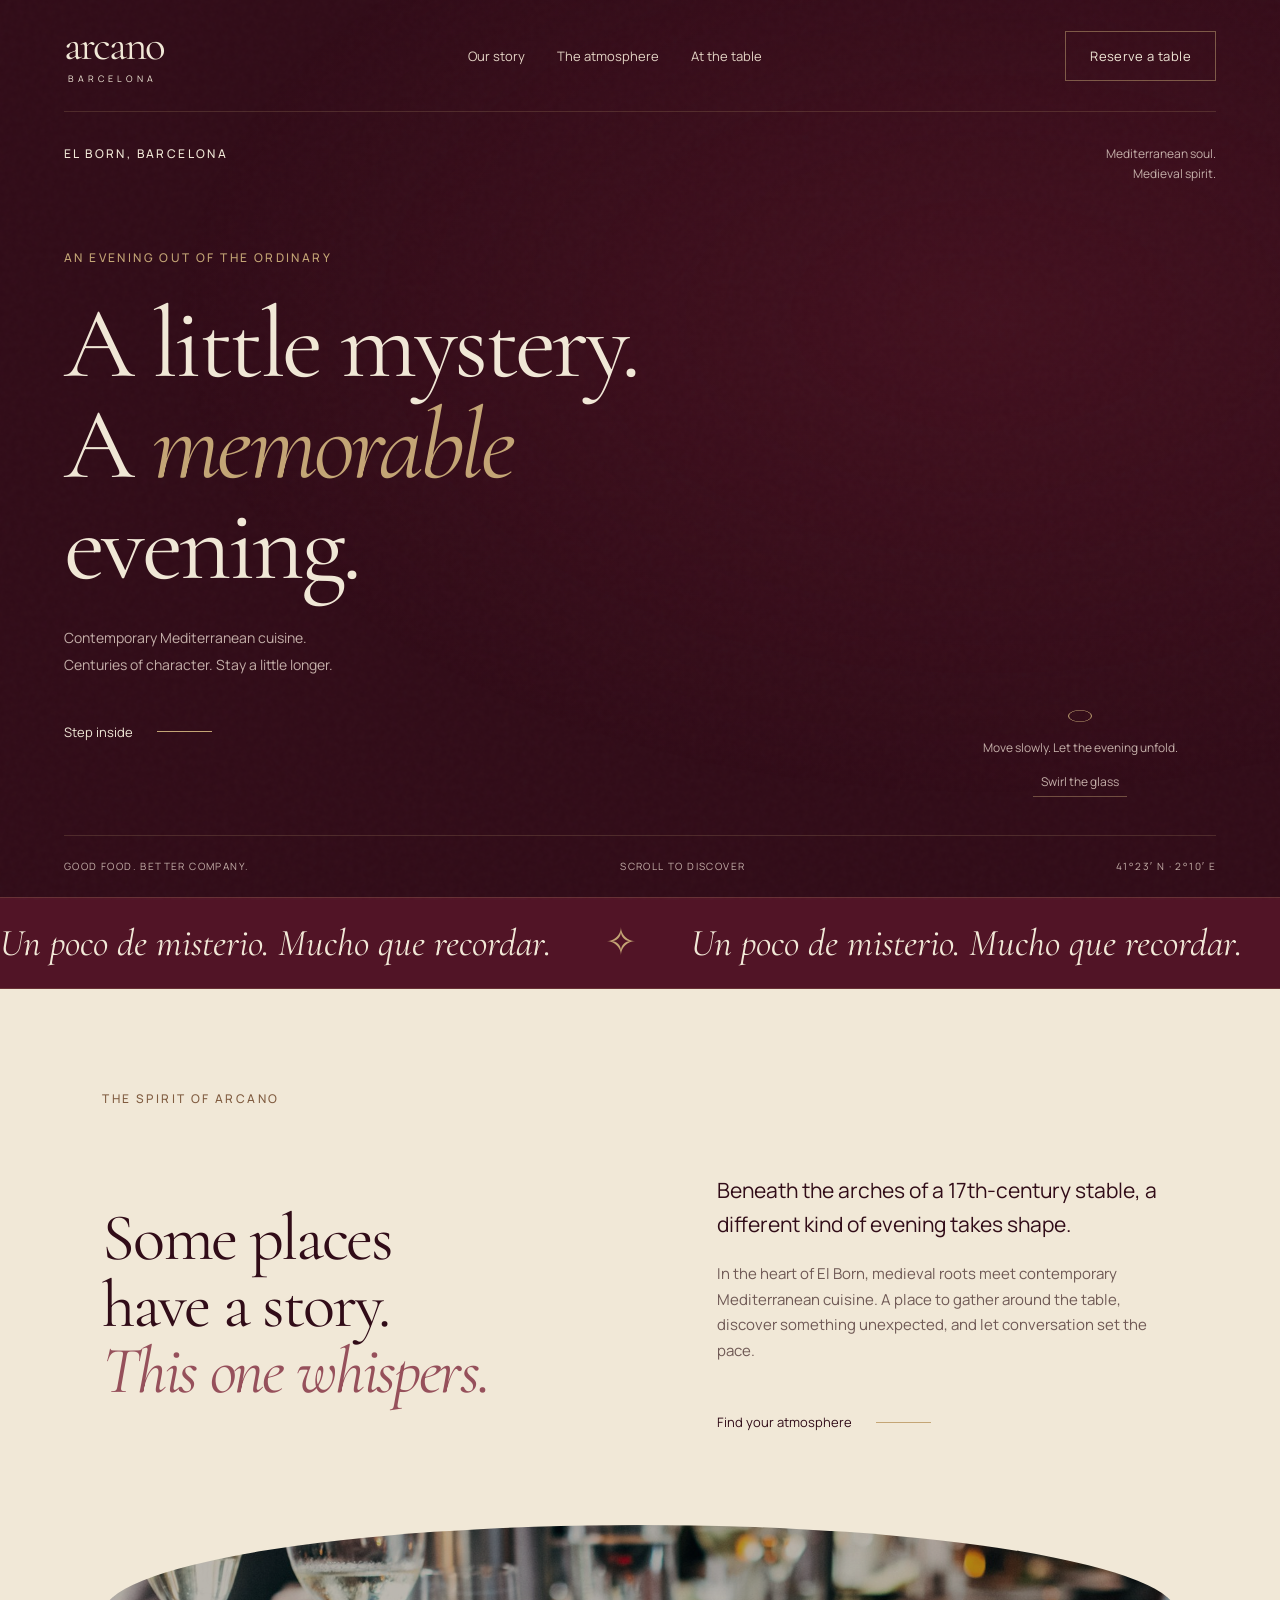
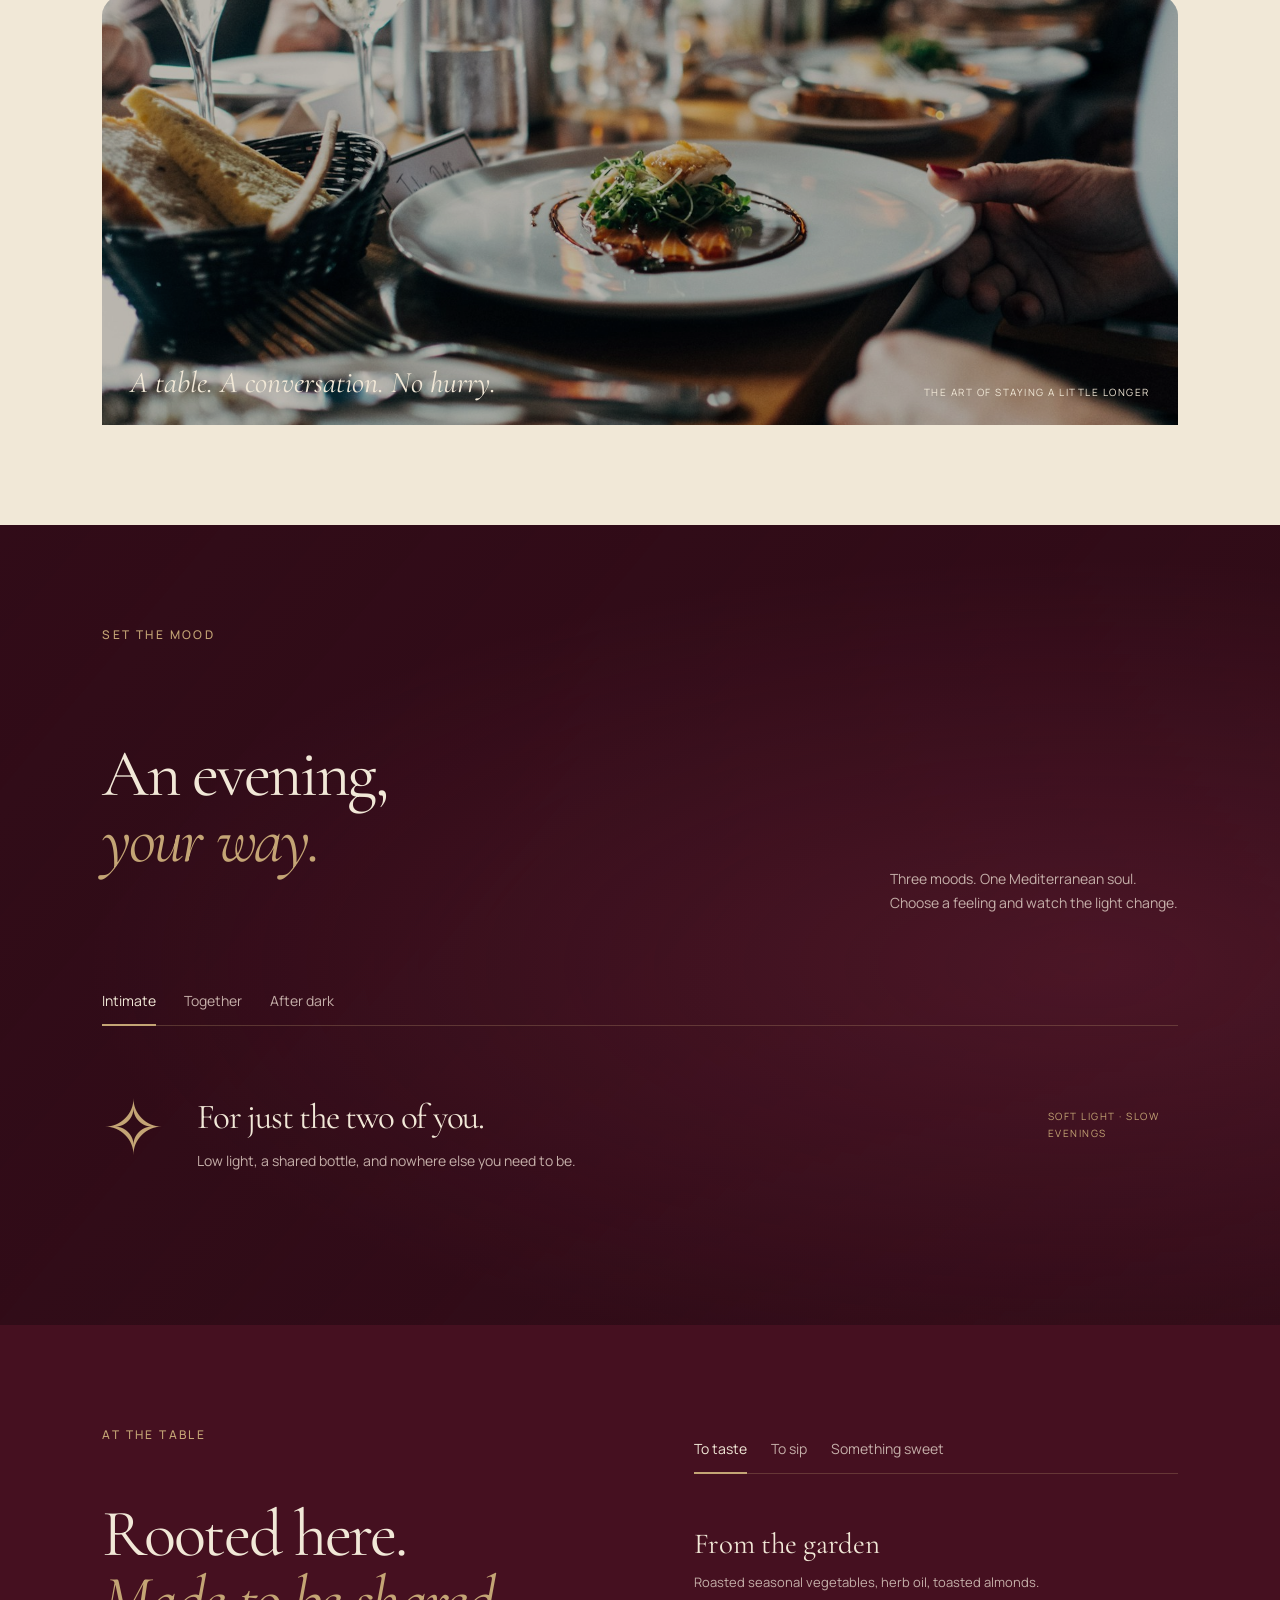
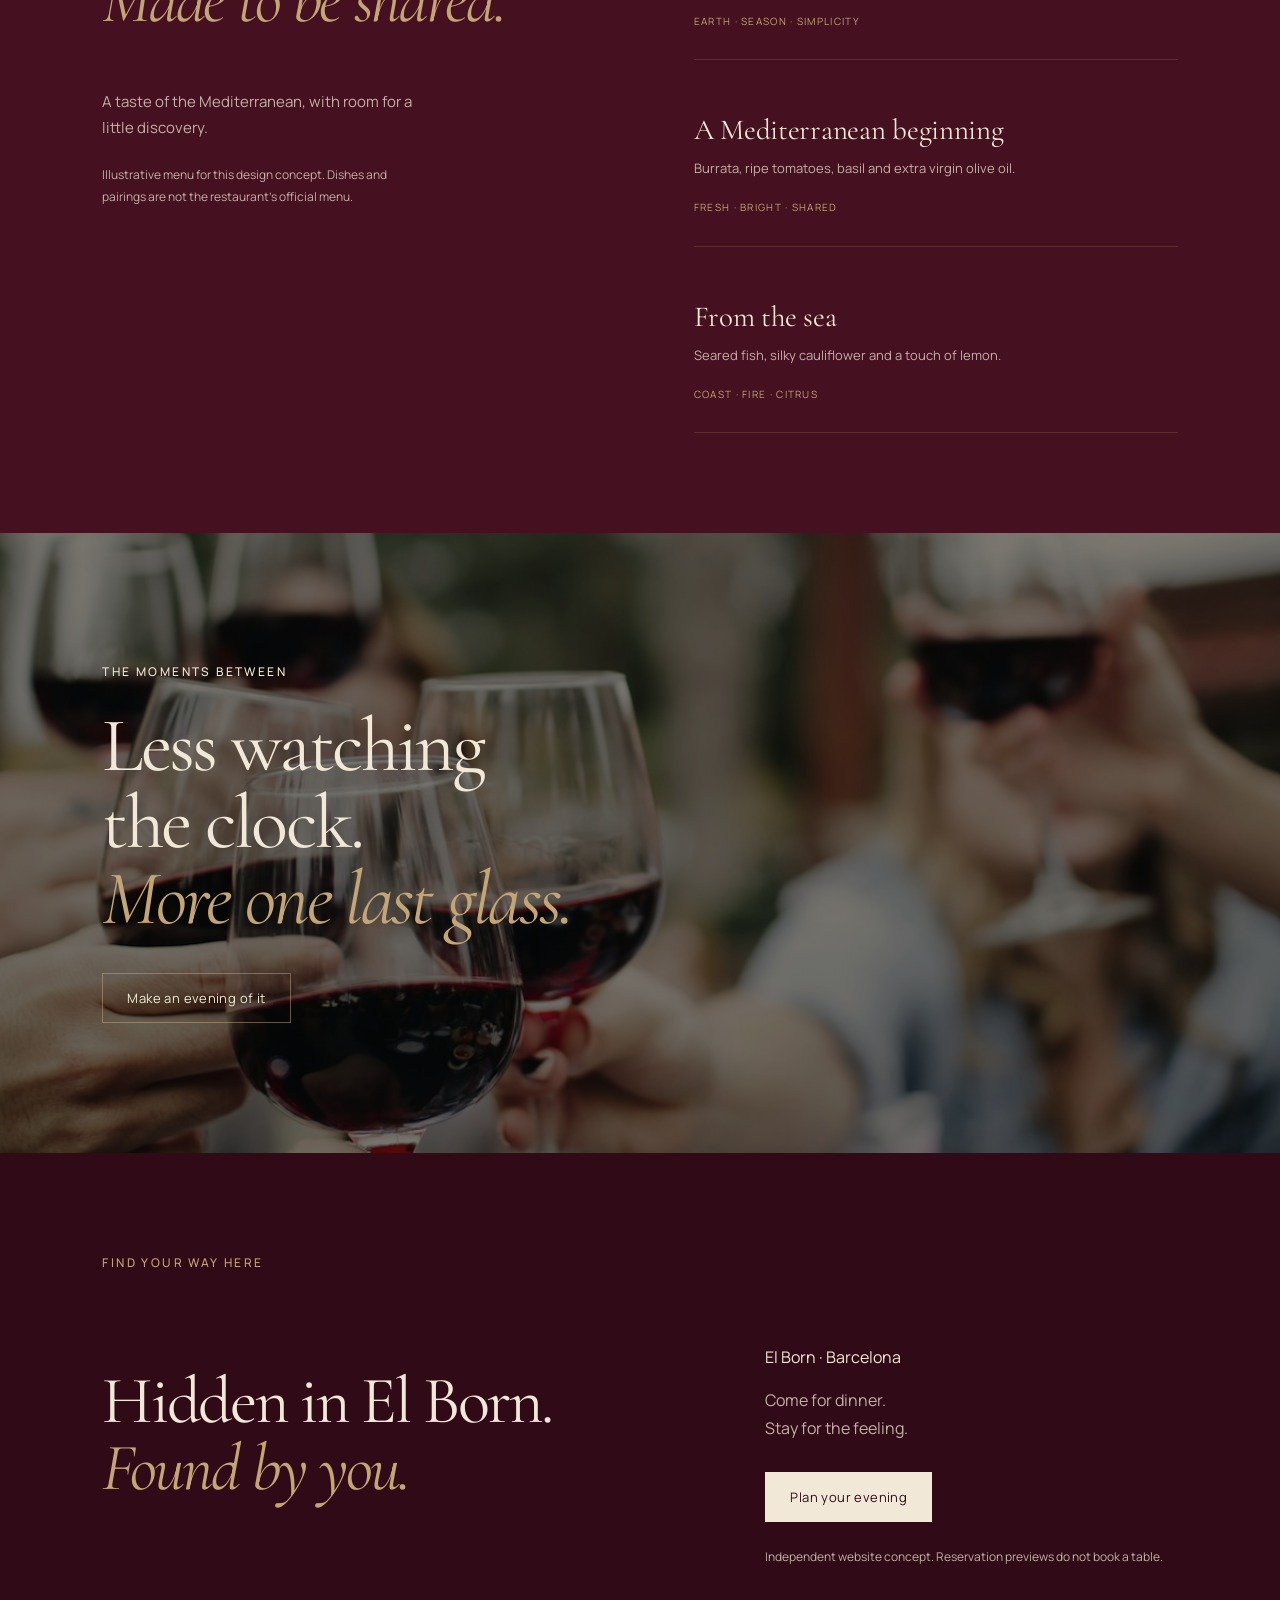
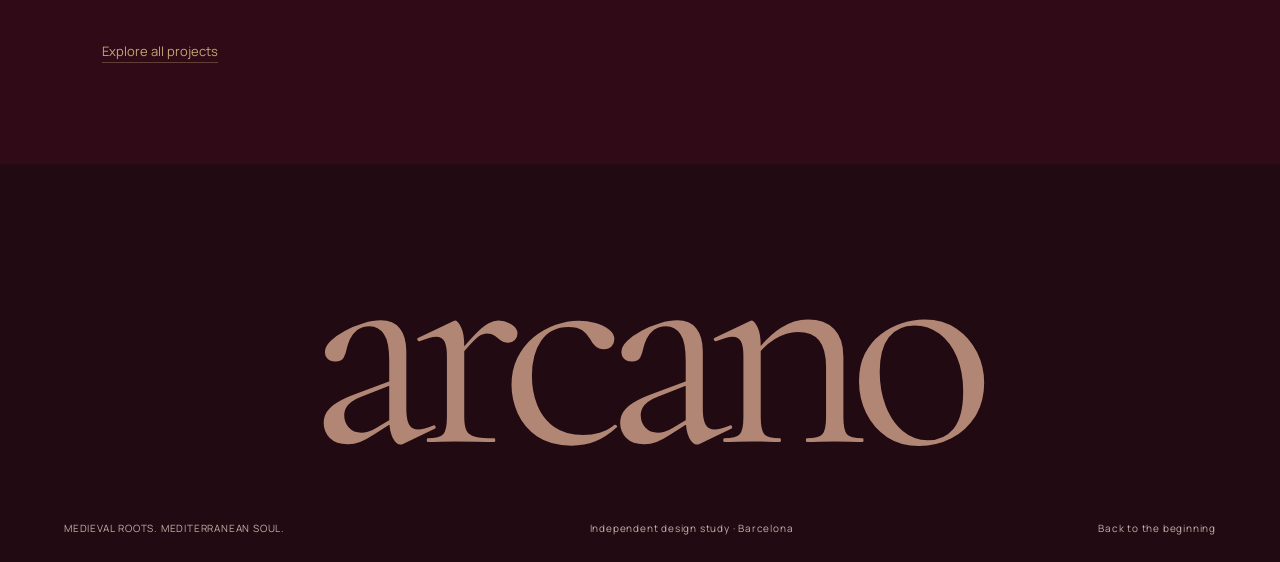
==== projects/arcano/index.html @ bb910751 "Add Arcano restaurant concept with interactive Three.js wine glass" ====
<!doctype html>
<html lang="en">
<head>
<meta charset="UTF-8"><meta name="viewport" content="width=device-width, initial-scale=1">
<meta name="theme-color" content="#310c18">
<meta name="description" content="Arcano — contemporary Mediterranean cuisine with medieval roots in El Born, Barcelona. An independent design concept.">
<title>Arcano — A little mystery. A memorable evening.</title>
<link rel="stylesheet" href="style.css">
<script src="../still-forms/vendor/gsap/gsap.min.js" defer></script>
<script src="../still-forms/vendor/gsap/ScrollTrigger.min.js" defer></script>
<script src="app.js" defer></script>
<script type="module" src="glass.js"></script>
</head>
<body>
<div id="glass-scene" aria-hidden="true"></div>
<div class="grain" aria-hidden="true"></div>
<header class="site-header">
<a class="brand" href="#home" aria-label="Arcano home">arcano<span>BARCELONA</span></a>
<nav aria-label="Main navigation"><a href="#story">Our story</a><a href="#spaces">The atmosphere</a><a href="#menu">At the table</a></nav>
<button class="reserve outline" data-reserve>Reserve a table</button>
</header>
<main>
<section id="home" class="hero">
<div class="hero-top"><span class="eyebrow">EL BORN, BARCELONA</span><span class="edition">Mediterranean soul.<br>Medieval spirit.</span></div>
<div class="hero-copy"><span class="eyebrow gold">AN EVENING OUT OF THE ORDINARY</span><h1>A little mystery.<br>A <em>memorable</em><br>evening.</h1><p>Contemporary Mediterranean cuisine.<br>Centuries of character. Stay a little longer.</p><a class="text-link" href="#story">Step inside <span class="line"></span></a></div>
<div class="glass-note"><span class="tiny-orbit" aria-hidden="true"></span><span id="glass-hint">Move slowly. Let the evening unfold.</span><button id="swirl" aria-label="Swirl the 3D wine glass">Swirl the glass</button></div>
<div class="hero-bottom"><span>GOOD FOOD. BETTER COMPANY.</span><a href="#story">SCROLL TO DISCOVER</a><span>41°23′ N · 2°10′ E</span></div>
</section>
<div class="marquee" aria-hidden="true"><div>Un poco de misterio. Mucho que recordar. <i>✧</i> Un poco de misterio. Mucho que recordar. <i>✧</i> Un poco de misterio. Mucho que recordar. <i>✧</i></div></div>
<section id="story" class="story section-pad">
<div class="section-kicker reveal">THE SPIRIT OF ARCANO</div>
<div class="story-grid"><h2 class="reveal">Some places<br>have a story.<br><em>This one whispers.</em></h2><div class="story-copy reveal"><p class="lead">Beneath the arches of a 17th-century stable, a different kind of evening takes shape.</p><p>In the heart of El Born, medieval roots meet contemporary Mediterranean cuisine. A place to gather around the table, discover something unexpected, and let conversation set the pace.</p><a class="text-link" href="#spaces">Find your atmosphere <span class="line"></span></a></div></div>
<div class="image-arch reveal"><img src="assets/dining.jpg" alt="Warm candlelit dining tables set for an evening meal" loading="lazy"><div class="image-caption"><span>A table. A conversation. No hurry.</span><span>THE ART OF STAYING A LITTLE LONGER</span></div></div>
</section>
<section id="spaces" class="spaces section-pad">
<div class="section-kicker reveal">SET THE MOOD</div><div class="space-heading"><h2 class="reveal">An evening,<br><em>your way.</em></h2><p class="reveal">Three moods. One Mediterranean soul.<br>Choose a feeling and watch the light change.</p></div>
<div class="mood-tabs" role="tablist" aria-label="Explore the atmosphere"><button role="tab" id="mood-intimate" aria-controls="mood-panel" aria-selected="true" data-mood="intimate">Intimate</button><button role="tab" id="mood-gather" aria-controls="mood-panel" aria-selected="false" tabindex="-1" data-mood="gather">Together</button><button role="tab" id="mood-late" aria-controls="mood-panel" aria-selected="false" tabindex="-1" data-mood="late">After dark</button></div>
<div id="mood-panel" role="tabpanel" aria-labelledby="mood-intimate" tabindex="0" class="mood-panel"><span class="mood-symbol" aria-hidden="true">✧</span><div><h3 id="mood-title">For just the two of you.</h3><p id="mood-copy">Low light, a shared bottle, and nowhere else you need to be.</p></div><span class="mood-label" id="mood-label">SOFT LIGHT · SLOW EVENINGS</span></div>
</section>
<section id="menu" class="menu-section section-pad"><div class="menu-intro"><span class="section-kicker reveal">AT THE TABLE</span><h2 class="reveal">Rooted here.<br><em>Made to be shared.</em></h2><p class="reveal">A taste of the Mediterranean, with room for a little discovery.</p><p class="demo-note">Illustrative menu for this design concept. Dishes and pairings are not the restaurant’s official menu.</p></div>
<div class="menu-content"><div class="menu-tabs" role="tablist" aria-label="Explore sample menu"><button id="tab-taste" role="tab" aria-controls="menu-panel" aria-selected="true" data-menu="taste">To taste</button><button id="tab-wine" role="tab" aria-controls="menu-panel" aria-selected="false" tabindex="-1" data-menu="wine">To sip</button><button id="tab-sweet" role="tab" aria-controls="menu-panel" aria-selected="false" tabindex="-1" data-menu="sweet">Something sweet</button></div><div id="menu-panel" role="tabpanel" aria-labelledby="tab-taste" tabindex="0"></div></div>
</section>
<section class="wine-story"><img src="assets/wine.jpg" alt="Red wine being poured into a glass" loading="lazy"><div class="wine-overlay"><span class="eyebrow">THE MOMENTS BETWEEN</span><h2>Less watching<br>the clock.<br><em>More one last glass.</em></h2><button class="outline" data-reserve>Make an evening of it</button></div></section>
<section id="visit" class="visit section-pad"><span class="section-kicker reveal">FIND YOUR WAY HERE</span><div class="visit-grid"><h2 class="reveal">Hidden in El Born.<br><em>Found by you.</em></h2><div class="reveal"><p>El Born · Barcelona</p><p class="muted">Come for dinner.<br>Stay for the feeling.</p><button class="solid" data-reserve>Plan your evening</button><p class="demo-note">Independent website concept. Reservation previews do not book a table.</p></div></div><a href="../../index.html" class="back-link">Explore all projects</a></section>
</main>
<footer><a href="#home" class="footer-wordmark">arcano</a><div><span>MEDIEVAL ROOTS. MEDITERRANEAN SOUL.</span><span>Independent design study · Barcelona</span><a href="#home">Back to the beginning</a></div></footer>
<dialog id="booking"><form id="booking-form"><button class="close-dialog" type="button" aria-label="Close reservation preview">×</button><span class="eyebrow">YOUR EVENING STARTS HERE</span><h2>A table for<br><em>your kind of night.</em></h2><p class="demo-note">Demo only — no booking or personal information is sent.</p><label for="booking-date">Your evening</label><input id="booking-date" type="date" required><div class="form-row"><div><label for="booking-time">Time</label><select id="booking-time"><option>19:00</option><option>20:00</option><option>21:00</option><option>22:00</option></select></div><div><label for="booking-guests">Your company</label><select id="booking-guests"><option>2 guests</option><option>1 guest</option><option>3 guests</option><option>4 guests</option><option>5 guests</option><option>6 guests</option></select></div></div><button class="solid" type="submit">Preview my evening</button><p id="booking-status" role="status"></p></form></dialog>
</body></html>
---- projects/arcano/style.css ----
@import url('../../shared/css/reset.css');
@import url('https://fonts.googleapis.com/css2?family=Cormorant+Garamond:ital,wght@0,400;0,500;0,600;1,400;1,500&family=Manrope:wght@400;500;600&display=swap');
:root{--burgundy:#310c18;--wine:#511426;--cream:#f1e8d7;--gold:#c4a575;--muted:#c5afa9;--mood:#7c2941;color-scheme:dark;scroll-behavior:smooth;scroll-padding-top:90px}
*{box-sizing:border-box}body{margin:0;background:var(--burgundy);color:var(--cream);font:16px/1.7 'Manrope',sans-serif}button,input,select{font:inherit}a{color:inherit;text-decoration:none}button{cursor:pointer}button,a,input,select{outline-offset:6px}button:focus-visible,a:focus-visible,input:focus-visible,select:focus-visible{outline:2px solid var(--gold)}button{color:inherit}::selection{background:#b39062;color:#310c18}#glass-scene{position:fixed;inset:0;z-index:0;pointer-events:none;background:radial-gradient(ellipse at 77% 35%,#661a2d55,transparent 58%)}#glass-scene canvas{width:100%;height:100%;display:block}.grain{pointer-events:none;position:fixed;inset:0;z-index:8;opacity:.035;background-image:url("data:image/svg+xml,%3Csvg viewBox='0 0 180 180' xmlns='http://www.w3.org/2000/svg'%3E%3Cfilter id='n'%3E%3CfeTurbulence type='fractalNoise' baseFrequency='.8' numOctaves='3' stitchTiles='stitch'/%3E%3C/filter%3E%3Cpath fill='%23fff' filter='url(%23n)' opacity='.7' d='M0 0h180v180H0z'/%3E%3C/svg%3E")}header,main,footer{position:relative;z-index:1}.site-header{display:flex;align-items:center;justify-content:space-between;gap:28px;margin:0 5%;padding:28px 0;border-bottom:1px solid #c4a57533}.brand{font-family:'Cormorant Garamond',Georgia,serif;font-size:43px;line-height:.8;letter-spacing:-2px}.brand span{display:block;font:9px/1 'Manrope',sans-serif;letter-spacing:4px;margin-top:12px;padding-left:4px}.site-header nav{display:flex;gap:32px;font-size:13px;color:#e4d4c5}.site-header nav a{position:relative}.site-header nav a:after{content:'';position:absolute;left:0;right:100%;bottom:-6px;height:1px;background:var(--gold);transition:right .3s}.site-header nav a:hover:after{right:0}.outline,.solid{border:1px solid #c4a57580;padding:13px 24px;background:transparent;font-size:13px;letter-spacing:.03em;transition:background .3s,color .3s}.outline:hover{background:var(--cream);color:var(--burgundy)}.solid{background:var(--cream);color:var(--burgundy);border-color:var(--cream)}.solid:hover{background:var(--gold)}.hero{min-height:calc(100svh - 115px);padding:32px 5% 0;display:flex;flex-direction:column;position:relative}.hero-top{display:flex;justify-content:space-between}.eyebrow,.section-kicker{font-size:12px;letter-spacing:.2em;font-weight:500}.gold{color:var(--gold)}.edition{font-size:12px;color:var(--muted);line-height:1.6;text-align:right}.hero-copy{padding:60px 0 56px;max-width:68%}h1,h2,h3{font-family:'Cormorant Garamond',Georgia,serif;font-weight:400;line-height:1;letter-spacing:-.035em}h1{font-size:clamp(66px,7.9vw,132px);margin:24px 0 28px}em{font-weight:400;color:var(--gold)}.hero-copy p{font-size:14px;color:var(--muted);line-height:1.9}.text-link{display:inline-flex;align-items:center;gap:24px;font-size:13px;margin-top:28px}.line{width:55px;height:1px;background:var(--gold);transition:width .3s}.text-link:hover .line{width:85px}.glass-note{position:absolute;right:8%;bottom:100px;display:grid;justify-items:center;gap:10px;max-width:230px;text-align:center;color:var(--muted);font-size:12px}.glass-note button{border:0;background:none;border-bottom:1px solid #c4a57570;font-size:12px;padding:4px 8px}.tiny-orbit{width:24px;height:24px;border:1px solid var(--gold);border-radius:50%;transform:rotateX(60deg)}.hero-bottom{margin-top:auto;display:flex;justify-content:space-between;border-top:1px solid #c4a57533;padding:22px 0;font-size:10px;letter-spacing:.14em;color:var(--muted)}.marquee{overflow:hidden;background:var(--wine);border-block:1px solid #c4a57533;padding:22px 0}.marquee div{white-space:nowrap;width:max-content;font:italic 38px 'Cormorant Garamond',Georgia,serif;animation:marquee 36s linear infinite}.marquee i{font-style:normal;color:var(--gold);padding:0 45px}@keyframes marquee{to{transform:translateX(-33.333%)}}.section-pad{padding:100px 8%}.story{background:#f1e8d7;color:var(--burgundy)}.section-kicker{color:var(--gold);display:block;margin-bottom:40px}.story .section-kicker{color:#805c40}.story-grid{display:grid;grid-template-columns:1.1fr 1fr;gap:10%;align-items:center}h2{font-size:clamp(48px,5.2vw,82px)}.story h2 em{color:#96505b}.story-copy p{font-size:15px;color:#6f5955;margin:0 0 20px}.story-copy .lead{font-size:21px;line-height:1.6;color:var(--burgundy)}.image-arch{margin-top:65px;position:relative;overflow:hidden;border-radius:50% 50% 0 0 / 18% 18% 0 0}.image-arch img{display:block;width:100%;height:500px;object-fit:cover;filter:brightness(.7) sepia(.15)}.image-caption{position:absolute;inset:auto 28px 24px;display:flex;justify-content:space-between;align-items:end;color:var(--cream);gap:20px}.image-caption span:first-child{font:italic 30px 'Cormorant Garamond',Georgia,serif}.image-caption span:last-child{font-size:10px;letter-spacing:.15em}.spaces{background:linear-gradient(130deg,#310c18f5,#310c1899);min-height:650px}.space-heading{display:flex;justify-content:space-between;align-items:end;gap:30px}.space-heading p{color:var(--muted);font-size:14px;max-width:330px}.mood-tabs,.menu-tabs{display:flex;gap:28px;border-bottom:1px solid #c4a57544;margin-top:48px}.mood-tabs button,.menu-tabs button{border:0;background:none;padding:12px 0;color:var(--muted);font-size:14px;position:relative}.mood-tabs [aria-selected=true],.menu-tabs [aria-selected=true]{color:var(--cream)}[role=tab][aria-selected=true]:after{content:'';height:2px;position:absolute;bottom:-1px;left:0;right:0;background:var(--gold)}.mood-panel{display:flex;align-items:center;gap:32px;padding:36px 0;min-height:180px}.mood-symbol{font-size:75px;color:var(--gold)}.mood-panel h3{font-size:35px;margin-bottom:12px}.mood-panel p{font-size:14px;color:var(--muted)}.mood-label{margin-left:auto;font-size:10px;letter-spacing:.15em;max-width:130px;color:var(--gold)}.menu-section{background:#451020;display:grid;grid-template-columns:1fr 1fr;gap:10%}.menu-intro p{max-width:330px;color:var(--muted);font-size:15px;margin-top:28px}.demo-note,.menu-intro .demo-note{font-size:12px;line-height:1.8;color:var(--muted);margin-top:24px}.menu-tabs{margin-top:0;gap:24px}.menu-row{padding:26px 0;border-bottom:1px solid #c4a57533}.menu-row h3{font-size:29px;letter-spacing:-.01em;margin-bottom:9px}.menu-row p{font-size:13px;color:var(--muted)}.menu-row span{font-size:10px;color:var(--gold);letter-spacing:.13em}.wine-story{height:620px;position:relative;overflow:hidden;background:#210b12}.wine-story>img{width:100%;height:100%;object-fit:cover;object-position:center 45%;filter:brightness(.45) sepia(.25)}.wine-overlay{position:absolute;inset:70px 8%;display:flex;align-items:flex-start;justify-content:center;flex-direction:column}.wine-overlay h2{font-size:clamp(50px,6vw,90px);margin:25px 0 35px}.visit{background:#310c18e8}.visit-grid{display:grid;grid-template-columns:1.4fr 1fr;gap:8%}.visit-grid>div{padding-top:15px}.muted{color:var(--muted);margin:15px 0 30px}.back-link{display:inline-block;margin-top:60px;border-bottom:1px solid #c4a57555;font-size:13px;color:var(--gold)}footer{background:#220a12;padding:50px 5% 25px}.footer-wordmark{font:clamp(110px,24vw,380px)/.85 'Cormorant Garamond',Georgia,serif;letter-spacing:-.07em;display:block;text-align:center;color:#b28675}footer>div{display:flex;justify-content:space-between;gap:24px;padding-top:45px;color:var(--muted);font-size:10px;letter-spacing:.08em}dialog{border:1px solid #c4a57570;background:#380e1d;color:var(--cream);width:min(92vw,540px);padding:45px;margin:auto;max-height:90svh;overflow:auto}dialog::backdrop{background:#11060bd9;backdrop-filter:blur(10px)}dialog form{display:flex;flex-direction:column;gap:14px}dialog h2{font-size:50px;margin-top:10px}dialog .demo-note{margin:0 0 15px}.close-dialog{position:absolute;top:8px;right:16px;background:none;border:0;font-size:28px}dialog label{font-size:13px}dialog input,dialog select{background:#280b15;border:1px solid #c4a57560;border-radius:0;padding:12px;color:var(--cream);width:100%;font-size:14px}.form-row{display:grid;grid-template-columns:1fr 1fr;gap:16px}.form-row label{display:block;margin-bottom:8px}dialog .solid{margin-top:15px}#booking-status{font-size:14px;color:var(--gold)}
@media(min-width:1500px){.hero-copy{padding-top:80px}.hero{min-height:850px}}
@media(max-width:800px){.site-header{gap:16px;padding:24px 0}.site-header nav{gap:16px;font-size:12px}.outline{padding:11px 15px}.hero-copy{max-width:75%;padding-top:70px}h1{font-size:clamp(65px,9vw,90px)}.glass-note{right:5%;max-width:150px;font-size:10px}.section-pad{padding:75px 6%}.story-grid{gap:6%}.image-arch img{height:380px}.menu-section{gap:6%}.menu-tabs{gap:15px}.menu-tabs button{font-size:12px}.space-heading p{max-width:250px}}
@media(max-width:600px){.site-header nav{display:none}.brand{font-size:36px}.hero{min-height:850px;padding-top:24px}.edition{font-size:10px}.hero-copy{max-width:100%;padding-top:45px;pointer-events:none}.hero-copy a{pointer-events:auto}h1{font-size:68px}.hero-copy .eyebrow{font-size:9px}.hero-copy p{font-size:13px;max-width:250px}.glass-note{bottom:100px;right:7%;max-width:170px}.hero-bottom{font-size:8px;gap:16px}.hero-bottom>span:last-child{display:none}.story-grid,.menu-section,.visit-grid{grid-template-columns:1fr;gap:35px}.story-copy .lead{font-size:20px}h2{font-size:52px}.section-kicker{font-size:10px;margin-bottom:25px}.space-heading{align-items:start;flex-direction:column}.mood-tabs{margin-top:24px}.mood-panel{gap:18px;align-items:start}.mood-symbol{font-size:50px}.mood-panel h3{font-size:30px}.mood-label{display:none}.image-arch img{height:320px}.image-caption span:last-child{display:none}.image-caption span:first-child{font-size:24px}.wine-story{height:540px}.wine-overlay{inset:45px 6%}.menu-intro p{max-width:none}.menu-tabs button{font-size:14px}.visit-grid>div{padding:0}footer>div{flex-wrap:wrap;font-size:9px}.footer-wordmark{font-size:27vw}dialog{padding:32px 24px}dialog h2{font-size:44px}}
@media(prefers-reduced-motion:reduce){:root{scroll-behavior:auto}*,*:before,*:after{animation:none!important;transition:none!important}}

.spaces { background: radial-gradient(ellipse at 85% 55%, color-mix(in srgb, var(--mood), transparent 65%), transparent 65%), linear-gradient(130deg,#310c18f5,#310c1899); transition: background 600ms; }
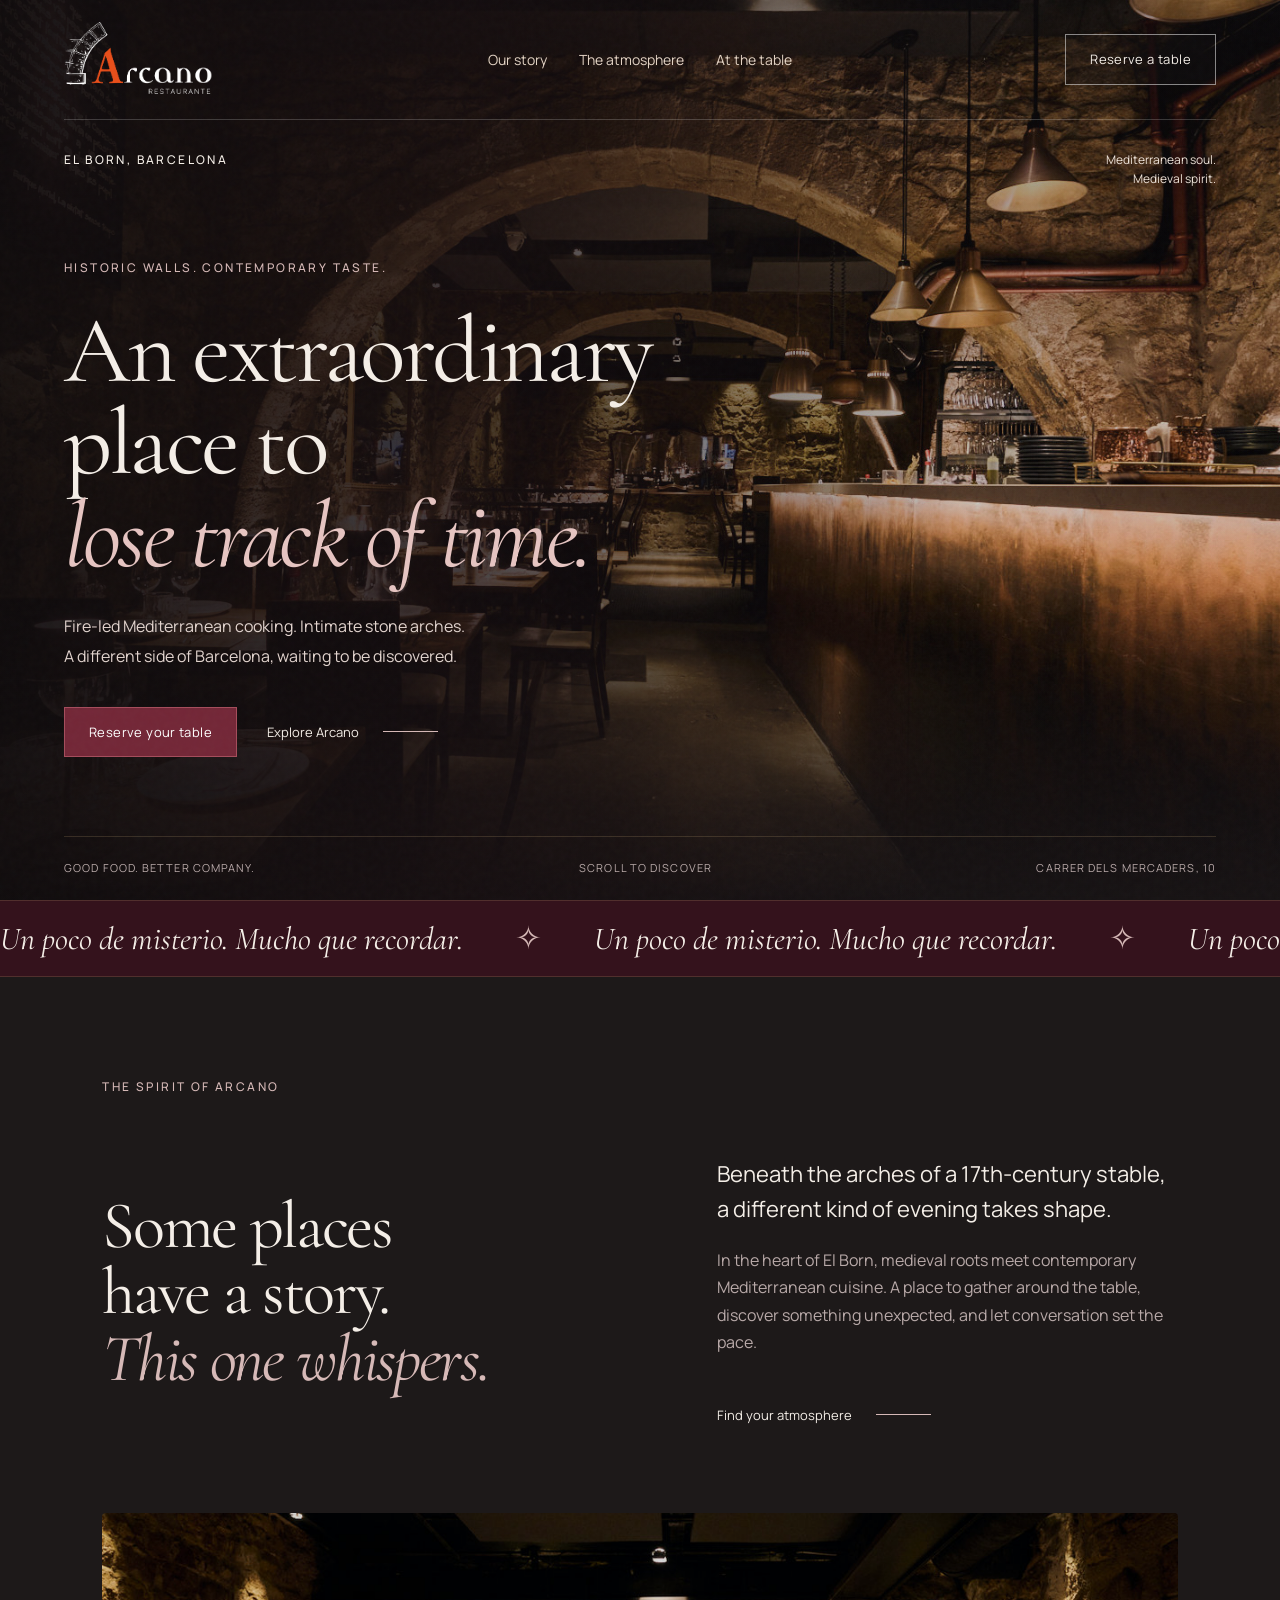
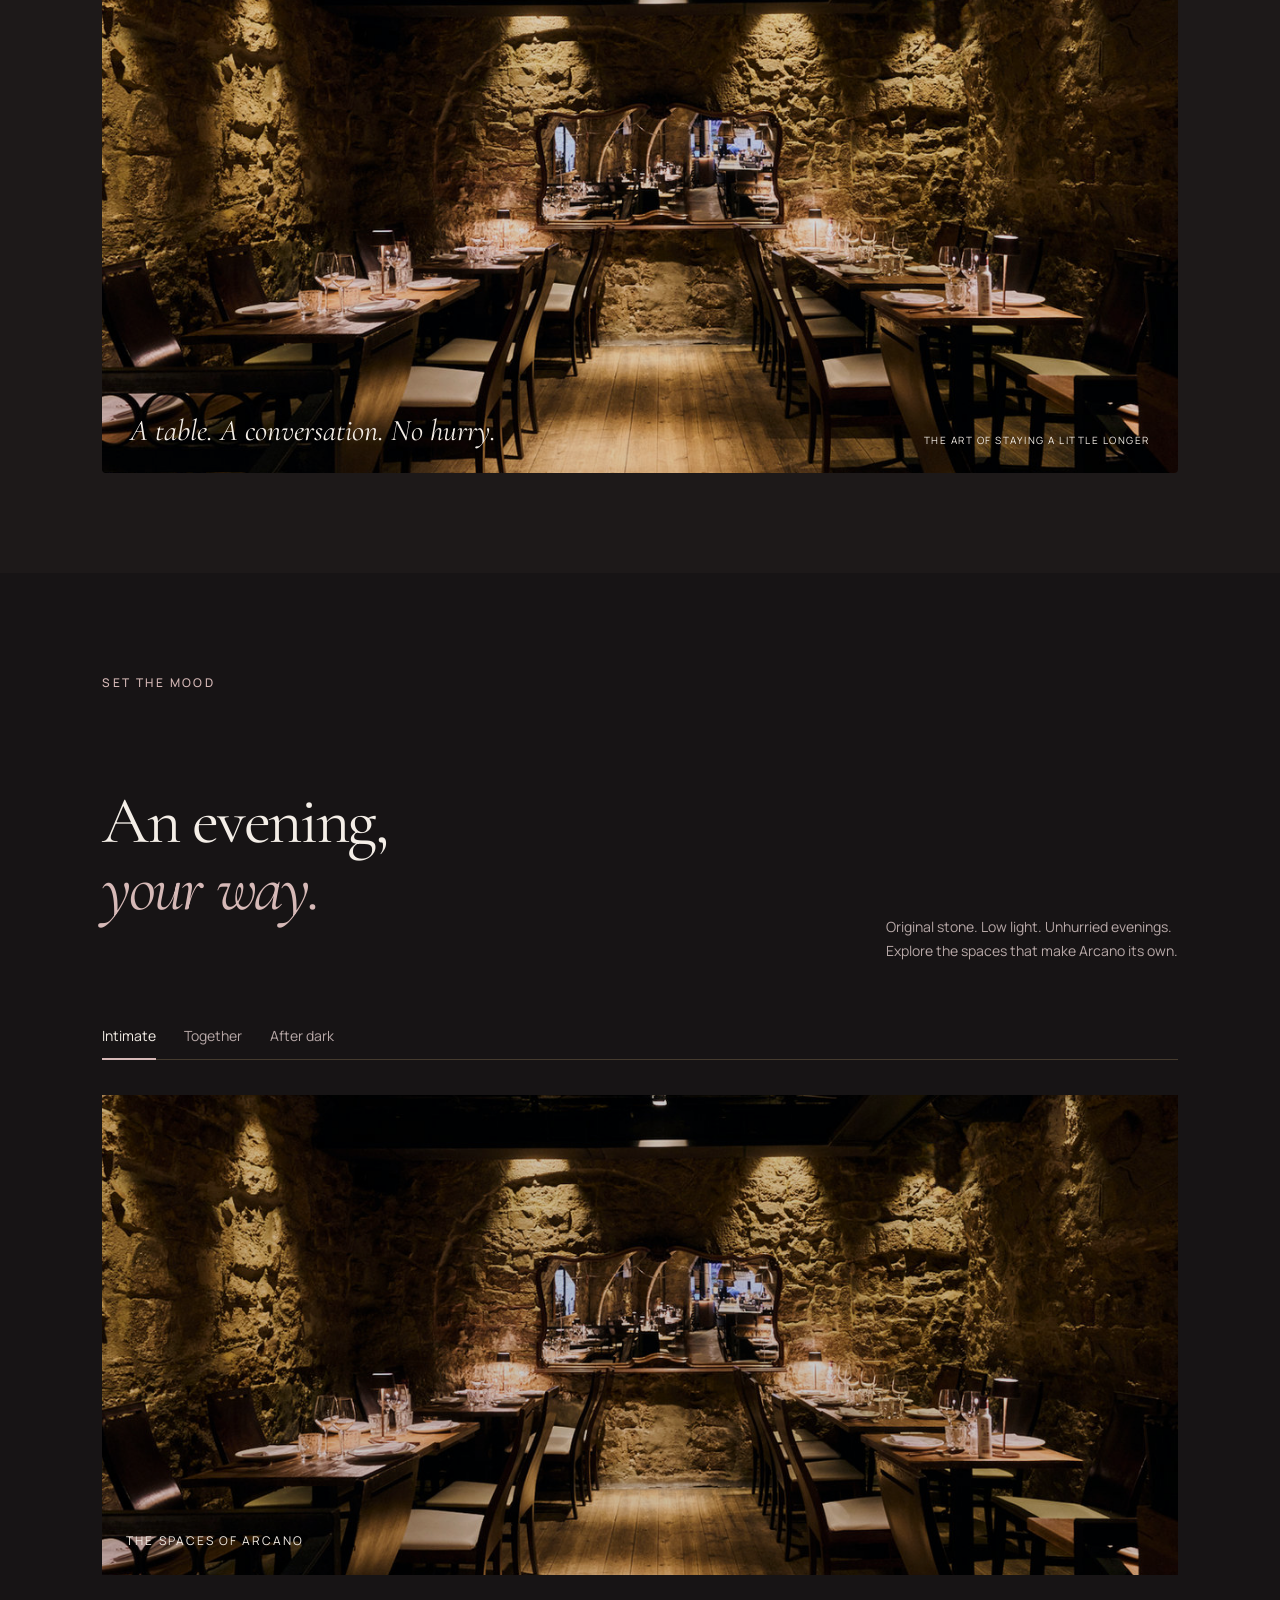
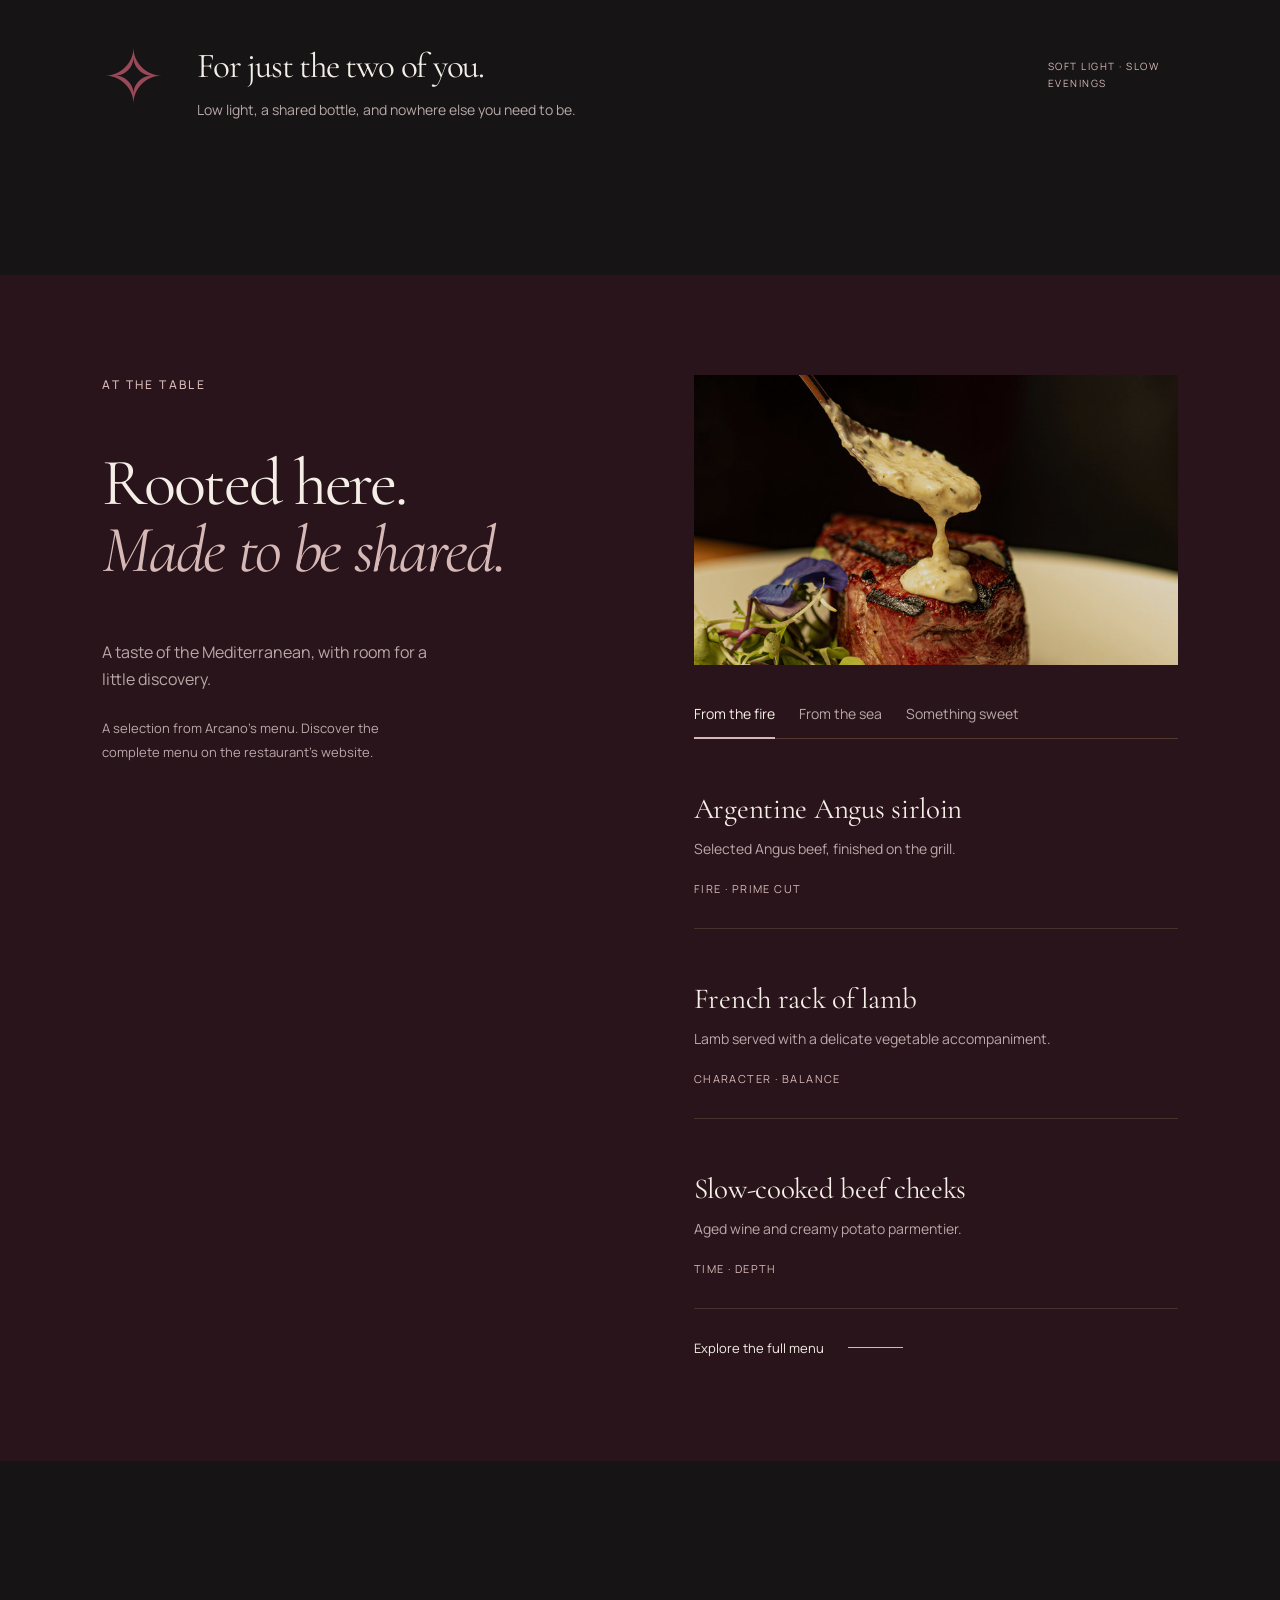
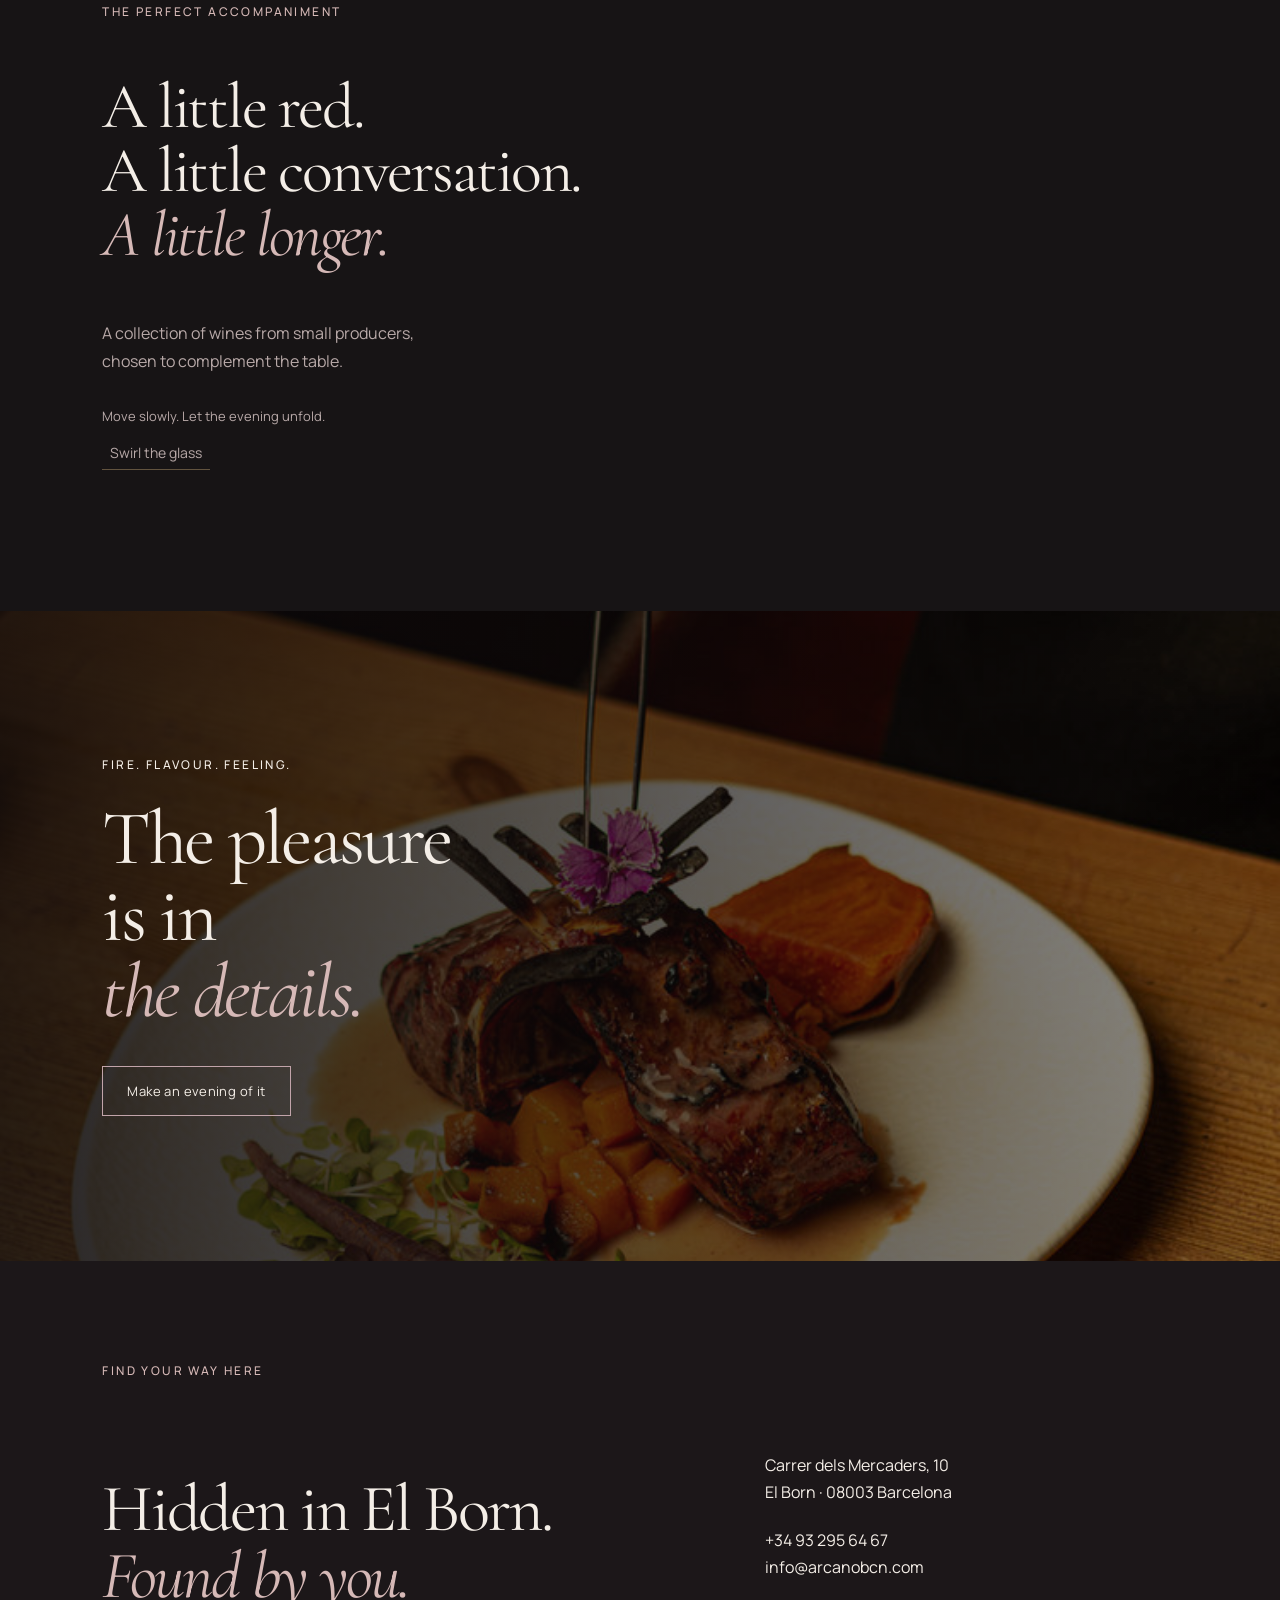
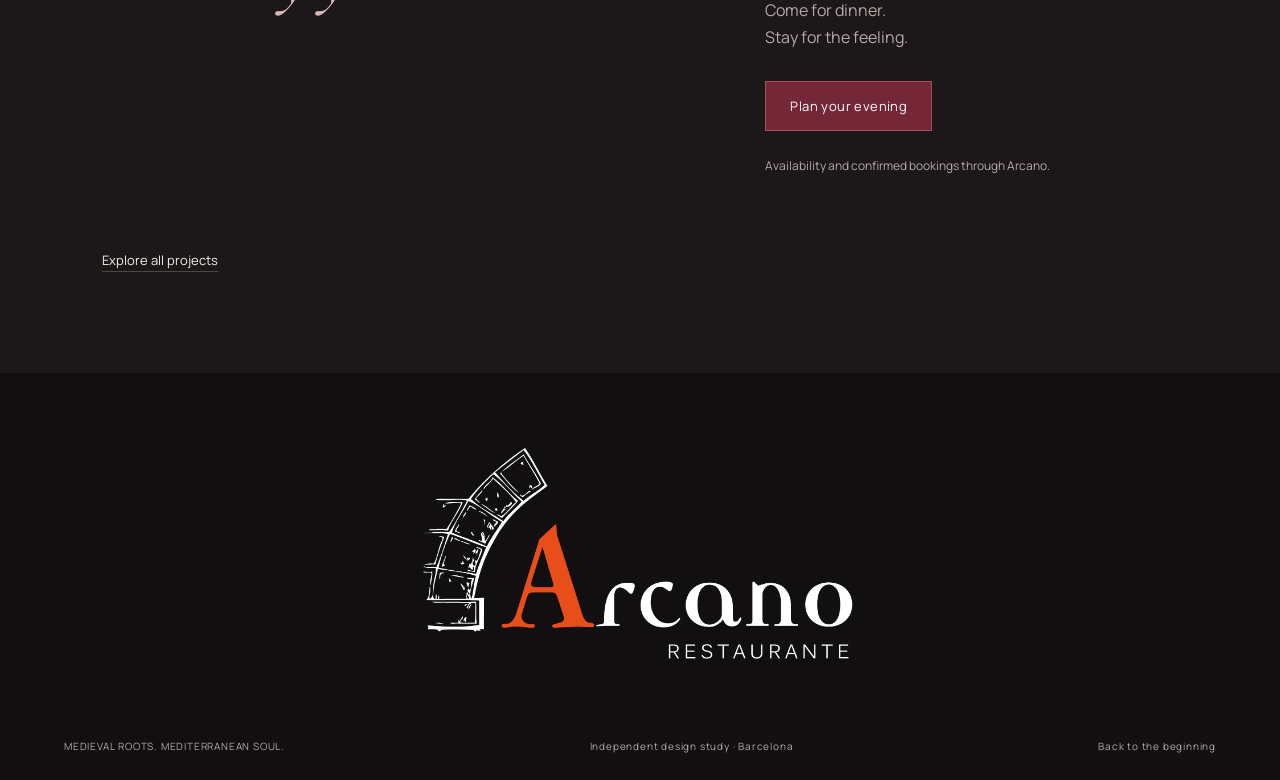
==== commit 4d981062: "Use Arcano official branding and photography with a darker restaurant design" ====
--- a/projects/arcano/index.html
+++ b/projects/arcano/index.html
@@ -2,7 +2,8 @@
 <html lang="en">
 <head>
 <meta charset="UTF-8"><meta name="viewport" content="width=device-width, initial-scale=1">
-<meta name="theme-color" content="#310c18">
+<meta name="theme-color" content="#171415">
+<meta name="robots" content="noindex, nofollow">
 <meta name="description" content="Arcano — contemporary Mediterranean cuisine with medieval roots in El Born, Barcelona. An independent design concept.">
 <title>Arcano — A little mystery. A memorable evening.</title>
 <link rel="stylesheet" href="style.css">
@@ -15,34 +16,36 @@
 <div id="glass-scene" aria-hidden="true"></div>
 <div class="grain" aria-hidden="true"></div>
 <header class="site-header">
-<a class="brand" href="#home" aria-label="Arcano home">arcano<span>BARCELONA</span></a>
+<a class="brand" href="#home" aria-label="Arcano home"><img src="assets/arcano-logo.png" alt="Arcano Restaurante" width="160" height="80"></a>
 <nav aria-label="Main navigation"><a href="#story">Our story</a><a href="#spaces">The atmosphere</a><a href="#menu">At the table</a></nav>
 <button class="reserve outline" data-reserve>Reserve a table</button>
 </header>
 <main>
 <section id="home" class="hero">
+<img class="hero-photo" src="assets/arcano-interior.jpg" alt="Arcano’s original stone arches and warmly lit dining room" fetchpriority="high">
 <div class="hero-top"><span class="eyebrow">EL BORN, BARCELONA</span><span class="edition">Mediterranean soul.<br>Medieval spirit.</span></div>
-<div class="hero-copy"><span class="eyebrow gold">AN EVENING OUT OF THE ORDINARY</span><h1>A little mystery.<br>A <em>memorable</em><br>evening.</h1><p>Contemporary Mediterranean cuisine.<br>Centuries of character. Stay a little longer.</p><a class="text-link" href="#story">Step inside <span class="line"></span></a></div>
-<div class="glass-note"><span class="tiny-orbit" aria-hidden="true"></span><span id="glass-hint">Move slowly. Let the evening unfold.</span><button id="swirl" aria-label="Swirl the 3D wine glass">Swirl the glass</button></div>
-<div class="hero-bottom"><span>GOOD FOOD. BETTER COMPANY.</span><a href="#story">SCROLL TO DISCOVER</a><span>41°23′ N · 2°10′ E</span></div>
+<div class="hero-copy"><span class="eyebrow gold">HISTORIC WALLS. CONTEMPORARY TASTE.</span><h1>An extraordinary<br>place to<br><em>lose track of time.</em></h1><p>Fire-led Mediterranean cooking. Intimate stone arches.<br>A different side of Barcelona, waiting to be discovered.</p><div class="hero-actions"><button class="solid" data-reserve>Reserve your table</button><a class="text-link" href="#story">Explore Arcano <span class="line"></span></a></div></div>
+<div class="hero-bottom"><span>GOOD FOOD. BETTER COMPANY.</span><a href="#story">SCROLL TO DISCOVER</a><span>CARRER DELS MERCADERS, 10</span></div>
 </section>
 <div class="marquee" aria-hidden="true"><div>Un poco de misterio. Mucho que recordar. <i>✧</i> Un poco de misterio. Mucho que recordar. <i>✧</i> Un poco de misterio. Mucho que recordar. <i>✧</i></div></div>
 <section id="story" class="story section-pad">
 <div class="section-kicker reveal">THE SPIRIT OF ARCANO</div>
 <div class="story-grid"><h2 class="reveal">Some places<br>have a story.<br><em>This one whispers.</em></h2><div class="story-copy reveal"><p class="lead">Beneath the arches of a 17th-century stable, a different kind of evening takes shape.</p><p>In the heart of El Born, medieval roots meet contemporary Mediterranean cuisine. A place to gather around the table, discover something unexpected, and let conversation set the pace.</p><a class="text-link" href="#spaces">Find your atmosphere <span class="line"></span></a></div></div>
-<div class="image-arch reveal"><img src="assets/dining.jpg" alt="Warm candlelit dining tables set for an evening meal" loading="lazy"><div class="image-caption"><span>A table. A conversation. No hurry.</span><span>THE ART OF STAYING A LITTLE LONGER</span></div></div>
+<div class="image-arch reveal"><img src="assets/arcano-room.jpg" alt="Arcano’s intimate dining room with exposed historic stone walls" loading="lazy"><div class="image-caption"><span>A table. A conversation. No hurry.</span><span>THE ART OF STAYING A LITTLE LONGER</span></div></div>
 </section>
 <section id="spaces" class="spaces section-pad">
-<div class="section-kicker reveal">SET THE MOOD</div><div class="space-heading"><h2 class="reveal">An evening,<br><em>your way.</em></h2><p class="reveal">Three moods. One Mediterranean soul.<br>Choose a feeling and watch the light change.</p></div>
+<div class="section-kicker reveal">SET THE MOOD</div><div class="space-heading"><h2 class="reveal">An evening,<br><em>your way.</em></h2><p class="reveal">Original stone. Low light. Unhurried evenings.<br>Explore the spaces that make Arcano its own.</p></div>
 <div class="mood-tabs" role="tablist" aria-label="Explore the atmosphere"><button role="tab" id="mood-intimate" aria-controls="mood-panel" aria-selected="true" data-mood="intimate">Intimate</button><button role="tab" id="mood-gather" aria-controls="mood-panel" aria-selected="false" tabindex="-1" data-mood="gather">Together</button><button role="tab" id="mood-late" aria-controls="mood-panel" aria-selected="false" tabindex="-1" data-mood="late">After dark</button></div>
+<div class="space-photo-wrap"><img id="space-photo" src="assets/arcano-room.jpg" alt="Arcano’s intimate dining room" loading="lazy"><span class="space-photo-label">THE SPACES OF ARCANO</span></div>
 <div id="mood-panel" role="tabpanel" aria-labelledby="mood-intimate" tabindex="0" class="mood-panel"><span class="mood-symbol" aria-hidden="true">✧</span><div><h3 id="mood-title">For just the two of you.</h3><p id="mood-copy">Low light, a shared bottle, and nowhere else you need to be.</p></div><span class="mood-label" id="mood-label">SOFT LIGHT · SLOW EVENINGS</span></div>
 </section>
-<section id="menu" class="menu-section section-pad"><div class="menu-intro"><span class="section-kicker reveal">AT THE TABLE</span><h2 class="reveal">Rooted here.<br><em>Made to be shared.</em></h2><p class="reveal">A taste of the Mediterranean, with room for a little discovery.</p><p class="demo-note">Illustrative menu for this design concept. Dishes and pairings are not the restaurant’s official menu.</p></div>
-<div class="menu-content"><div class="menu-tabs" role="tablist" aria-label="Explore sample menu"><button id="tab-taste" role="tab" aria-controls="menu-panel" aria-selected="true" data-menu="taste">To taste</button><button id="tab-wine" role="tab" aria-controls="menu-panel" aria-selected="false" tabindex="-1" data-menu="wine">To sip</button><button id="tab-sweet" role="tab" aria-controls="menu-panel" aria-selected="false" tabindex="-1" data-menu="sweet">Something sweet</button></div><div id="menu-panel" role="tabpanel" aria-labelledby="tab-taste" tabindex="0"></div></div>
+<section id="menu" class="menu-section section-pad"><div class="menu-intro"><span class="section-kicker reveal">AT THE TABLE</span><h2 class="reveal">Rooted here.<br><em>Made to be shared.</em></h2><p class="reveal">A taste of the Mediterranean, with room for a little discovery.</p><p class="demo-note">A selection from Arcano’s menu. Discover the complete menu on the restaurant’s website.</p></div>
+<div class="menu-content"><img id="menu-photo" src="assets/arcano-steak.jpg" alt="Arcano’s plated sirloin" loading="lazy"><div class="menu-tabs" role="tablist" aria-label="Explore Arcano’s menu"><button id="tab-taste" role="tab" aria-controls="menu-panel" aria-selected="true" data-menu="taste">From the fire</button><button id="tab-wine" role="tab" aria-controls="menu-panel" aria-selected="false" tabindex="-1" data-menu="wine">From the sea</button><button id="tab-sweet" role="tab" aria-controls="menu-panel" aria-selected="false" tabindex="-1" data-menu="sweet">Something sweet</button></div><div id="menu-panel" role="tabpanel" aria-labelledby="tab-taste" tabindex="0"></div><a class="text-link" href="https://www.arcanobarcelona.com/en/carta" target="_blank" rel="noopener">Explore the full menu <span class="line"></span></a></div>
 </section>
-<section class="wine-story"><img src="assets/wine.jpg" alt="Red wine being poured into a glass" loading="lazy"><div class="wine-overlay"><span class="eyebrow">THE MOMENTS BETWEEN</span><h2>Less watching<br>the clock.<br><em>More one last glass.</em></h2><button class="outline" data-reserve>Make an evening of it</button></div></section>
-<section id="visit" class="visit section-pad"><span class="section-kicker reveal">FIND YOUR WAY HERE</span><div class="visit-grid"><h2 class="reveal">Hidden in El Born.<br><em>Found by you.</em></h2><div class="reveal"><p>El Born · Barcelona</p><p class="muted">Come for dinner.<br>Stay for the feeling.</p><button class="solid" data-reserve>Plan your evening</button><p class="demo-note">Independent website concept. Reservation previews do not book a table.</p></div></div><a href="../../index.html" class="back-link">Explore all projects</a></section>
+<section id="wine" class="wine-stage section-pad"><div><span class="section-kicker">THE PERFECT ACCOMPANIMENT</span><h2>A little red.<br>A little conversation.<br><em>A little longer.</em></h2><p>A collection of wines from small producers,<br>chosen to complement the table.</p><div class="glass-note"><span id="glass-hint">Move slowly. Let the evening unfold.</span><button id="swirl" aria-label="Swirl the 3D wine glass">Swirl the glass</button></div></div></section>
+<section class="wine-story"><img src="assets/arcano-lamb.jpg" alt="Arcano’s rack of lamb with vegetables" loading="lazy"><div class="wine-overlay"><span class="eyebrow">FIRE. FLAVOUR. FEELING.</span><h2>The pleasure<br>is in<br><em>the details.</em></h2><button class="outline" data-reserve>Make an evening of it</button></div></section>
+<section id="visit" class="visit section-pad"><span class="section-kicker reveal">FIND YOUR WAY HERE</span><div class="visit-grid"><h2 class="reveal">Hidden in El Born.<br><em>Found by you.</em></h2><div class="reveal"><p>Carrer dels Mercaders, 10<br>El Born · 08003 Barcelona</p><p class="contact-links"><a href="tel:+34932956467">+34 93 295 64 67</a><br><a href="mailto:info@arcanobcn.com">info@arcanobcn.com</a></p><p class="muted">Come for dinner.<br>Stay for the feeling.</p><button class="solid" data-reserve>Plan your evening</button><p class="demo-note"><a href="https://www.arcanobarcelona.com/en/reservas" target="_blank" rel="noopener">Availability and confirmed bookings through Arcano.</a></p></div></div><a href="../../index.html" class="back-link">Explore all projects</a></section>
 </main>
-<footer><a href="#home" class="footer-wordmark">arcano</a><div><span>MEDIEVAL ROOTS. MEDITERRANEAN SOUL.</span><span>Independent design study · Barcelona</span><a href="#home">Back to the beginning</a></div></footer>
-<dialog id="booking"><form id="booking-form"><button class="close-dialog" type="button" aria-label="Close reservation preview">×</button><span class="eyebrow">YOUR EVENING STARTS HERE</span><h2>A table for<br><em>your kind of night.</em></h2><p class="demo-note">Demo only — no booking or personal information is sent.</p><label for="booking-date">Your evening</label><input id="booking-date" type="date" required><div class="form-row"><div><label for="booking-time">Time</label><select id="booking-time"><option>19:00</option><option>20:00</option><option>21:00</option><option>22:00</option></select></div><div><label for="booking-guests">Your company</label><select id="booking-guests"><option>2 guests</option><option>1 guest</option><option>3 guests</option><option>4 guests</option><option>5 guests</option><option>6 guests</option></select></div></div><button class="solid" type="submit">Preview my evening</button><p id="booking-status" role="status"></p></form></dialog>
+<footer><a href="#home" class="footer-wordmark"><img src="assets/arcano-logo.png" alt="Arcano Restaurante" loading="lazy"></a><div><span>MEDIEVAL ROOTS. MEDITERRANEAN SOUL.</span><span>Independent design study · Barcelona</span><a href="#home">Back to the beginning</a></div></footer>
+<dialog id="booking"><form id="booking-form"><button class="close-dialog" type="button" aria-label="Close reservation preview">×</button><span class="eyebrow">YOUR EVENING STARTS HERE</span><h2>A table for<br><em>your kind of night.</em></h2><p class="demo-note">Choose your preferences, then continue to Arcano’s official booking page to check availability and confirm.</p><label for="booking-date">Your evening</label><input id="booking-date" type="date" required><div class="form-row"><div><label for="booking-time">Time</label><select id="booking-time"><option>19:00</option><option>20:00</option><option>21:00</option><option>22:00</option></select></div><div><label for="booking-guests">Your company</label><select id="booking-guests"><option>2 guests</option><option>1 guest</option><option>3 guests</option><option>4 guests</option><option>5 guests</option><option>6 guests</option></select></div></div><button class="solid" type="submit">Continue to booking</button><p id="booking-status" role="status"></p></form></dialog>
 </body></html>
--- a/projects/arcano/style.css
+++ b/projects/arcano/style.css
@@ -8,3 +8,9 @@
 @media(prefers-reduced-motion:reduce){:root{scroll-behavior:auto}*,*:before,*:after{animation:none!important;transition:none!important}}
 
 .spaces { background: radial-gradient(ellipse at 85% 55%, color-mix(in srgb, var(--mood), transparent 65%), transparent 65%), linear-gradient(130deg,#310c18f5,#310c1899); transition: background 600ms; }
+/* Arcano's real identity: charcoal, oxblood and original restaurant photography. */
+:root{--burgundy:#171415;--wine:#36151d;--cream:#f4eee7;--gold:#d6b9b7;--muted:#b8a9a8;--mood:#652c3c}
+.site-header{position:absolute;inset:0 5% auto;z-index:4;margin:0;padding:22px 0;border-color:#ffffff30}.brand{display:block}.brand img{display:block;width:150px;height:75px;object-fit:contain}.site-header nav{font-size:14px}.site-header .outline{background:#17141550;border-color:#ffffff80}
+.hero{min-height:900px;padding-top:150px;isolation:isolate;overflow:hidden;background:#171415}.hero-photo{position:absolute;inset:0;width:100%;height:100%;object-fit:cover;object-position:60% center;z-index:-2}.hero:after{content:'';position:absolute;inset:0;z-index:-1;background:linear-gradient(90deg,#100c0df2 0%,#160e10ca 36%,#160e1030 75%),linear-gradient(0deg,#171415 0%,transparent 35%,#17141555 100%)}.hero-copy{max-width:85%;padding-top:65px}.hero h1{font-size:clamp(65px,7.4vw,112px);line-height:.98}.hero h1 em{color:#e6c5c2}.hero-copy p{font-size:16px;color:#e2d4ce;max-width:520px}.hero-top .edition{color:#eee3d9}.hero-actions{display:flex;align-items:center;gap:30px;margin-top:35px}.hero-actions .text-link{margin:0}.hero-actions .solid,.solid{background:#732737;color:#fff;border-color:#a54d5c}.solid:hover{background:#8b3447}.hero-bottom{font-size:11px;letter-spacing:.1em}.marquee{background:#34121c;padding:18px 0}.marquee div{font-size:32px}.story{background:#1d1919;color:var(--cream)}.story .section-kicker{color:var(--gold)}.story h2 em{color:var(--gold)}.story-copy p{color:var(--muted);font-size:16px}.story-copy .lead{color:var(--cream);font-size:22px}.image-arch{border-radius:4px}.image-arch img{filter:brightness(.85);height:560px}.spaces{background:#171415!important}.space-photo-wrap{position:relative;margin-top:35px;overflow:hidden}.space-photo-wrap img{display:block;width:100%;height:480px;object-fit:cover;filter:brightness(.8);animation:photo-enter .7s ease}.space-photo-label{position:absolute;left:24px;bottom:24px;font-size:12px;letter-spacing:.17em}.mood-tabs{margin-top:35px}.mood-panel{min-height:170px}.mood-symbol{color:#984a59}.menu-section{background:#29141b}.menu-intro p{font-size:16px}.menu-intro .demo-note{font-size:13px}.menu-content{min-width:0}#menu-photo{display:block;width:100%;height:290px;object-fit:cover;margin-bottom:25px;filter:brightness(.85)}.menu-tabs button{font-size:14px}.menu-row p{font-size:14px}.menu-row span{font-size:11px}.wine-stage{min-height:750px;background:transparent;display:flex;align-items:center;position:relative}.wine-stage>div{max-width:65%}.wine-stage h2{font-size:clamp(50px,5vw,76px)}.wine-stage p{font-size:16px;color:var(--muted);margin-top:28px}.wine-stage .glass-note{position:static;align-items:start;justify-items:start;text-align:left;max-width:none;margin-top:30px;font-size:13px}.glass-note button{font-size:14px}.wine-story{height:650px}.wine-story>img{filter:brightness(.55);object-position:center 45%}.wine-overlay{background:linear-gradient(90deg,#100c0dcc,transparent);inset:0;padding:70px 8%}.visit{background:#1c1719}.contact-links{margin-top:20px;font-size:16px}.booking-link{display:block;margin-top:14px;padding:12px;border:1px solid #b76a78;text-align:center;color:var(--cream)}footer{background:#120f10}.footer-wordmark{display:flex;justify-content:center;padding:25px 0}.footer-wordmark img{width:min(500px,70%);height:auto;max-height:220px;object-fit:contain}dialog{background:#23151a;border-color:#75434e}dialog input,dialog select{background:#161014}.gold{color:var(--gold)}.outline{border-color:#c2a4aa}.back-link{color:var(--cream)}#glass-scene{background:radial-gradient(ellipse at 75% 50%,#4d142633,transparent 70%);opacity:0}#glass-scene canvas{opacity:.8}@keyframes photo-enter{from{opacity:.5;transform:scale(1.03)}to{opacity:1;transform:scale(1)}}
+@media(max-width:800px){.hero{min-height:850px}.hero h1{font-size:76px}.hero-copy{max-width:100%;padding-top:60px}.site-header nav{font-size:12px;gap:16px}.brand img{width:120px;height:60px}.wine-stage{min-height:650px}.wine-stage>div{max-width:70%}.wine-stage h2{font-size:58px}.space-photo-wrap img{height:380px}}
+@media(max-width:600px){.site-header{padding:15px 0}.brand img{width:118px;height:60px}.site-header .outline{font-size:12px;padding:11px 15px}.hero{padding-top:130px;min-height:850px}.hero-photo{object-position:60% center}.hero:after{background:linear-gradient(90deg,#100c0de6,#100c0d66),linear-gradient(0deg,#171415,transparent 50%)}.hero h1{font-size:clamp(53px,13vw,74px);line-height:1.04}.hero-copy{padding-top:65px}.hero-copy p{font-size:15px;max-width:none}.hero-actions{gap:25px;flex-wrap:wrap}.hero-actions .solid{font-size:14px}.hero-copy .eyebrow{font-size:10px}.hero-bottom{font-size:9px}.hero-top .eyebrow{font-size:10px}.hero-top .edition{font-size:10px}.image-arch img{height:350px}.space-photo-wrap img{height:330px}.wine-stage{min-height:760px;align-items:flex-start}.wine-stage>div{max-width:100%}.wine-stage h2{font-size:48px}.wine-stage p{font-size:14px}.wine-stage .glass-note{margin-top:225px}.wine-story{height:570px}.image-caption{inset:auto 20px 20px}.image-caption span:first-child{font-size:25px}#menu-photo{height:270px}}
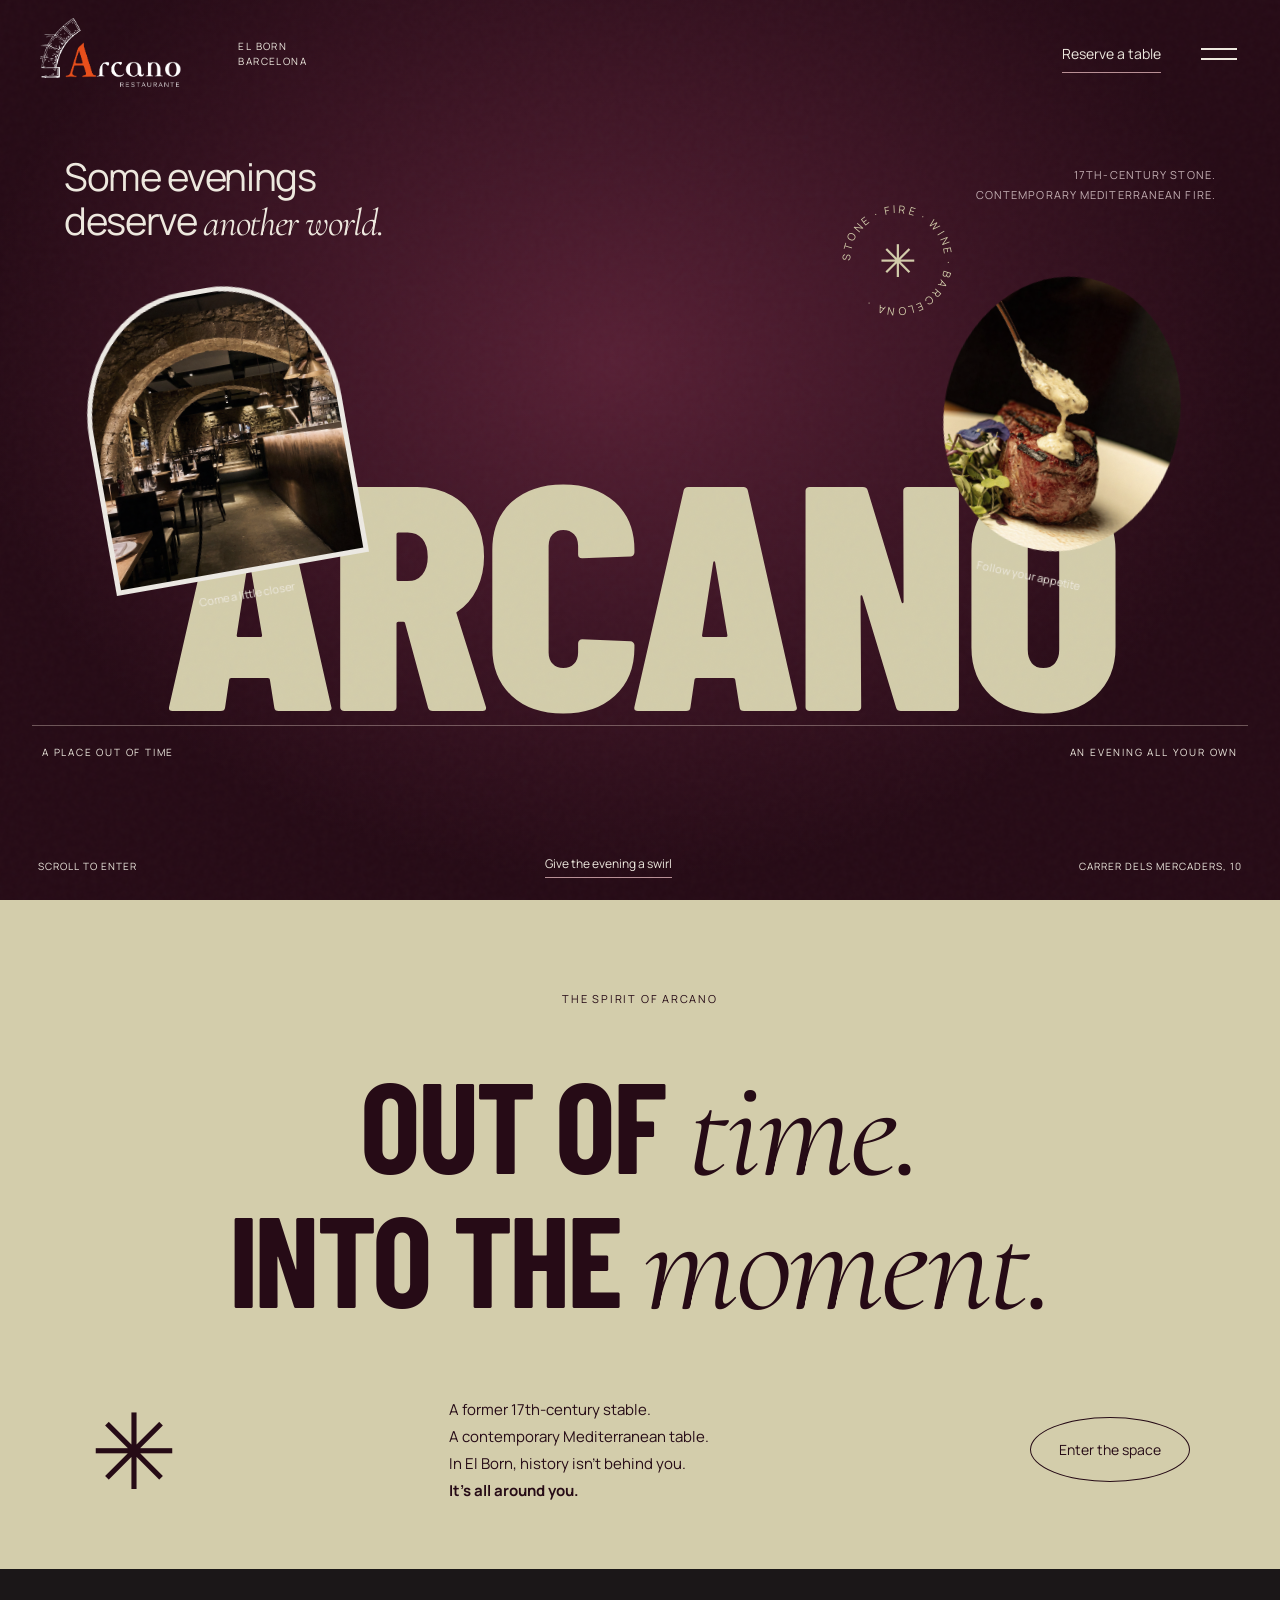
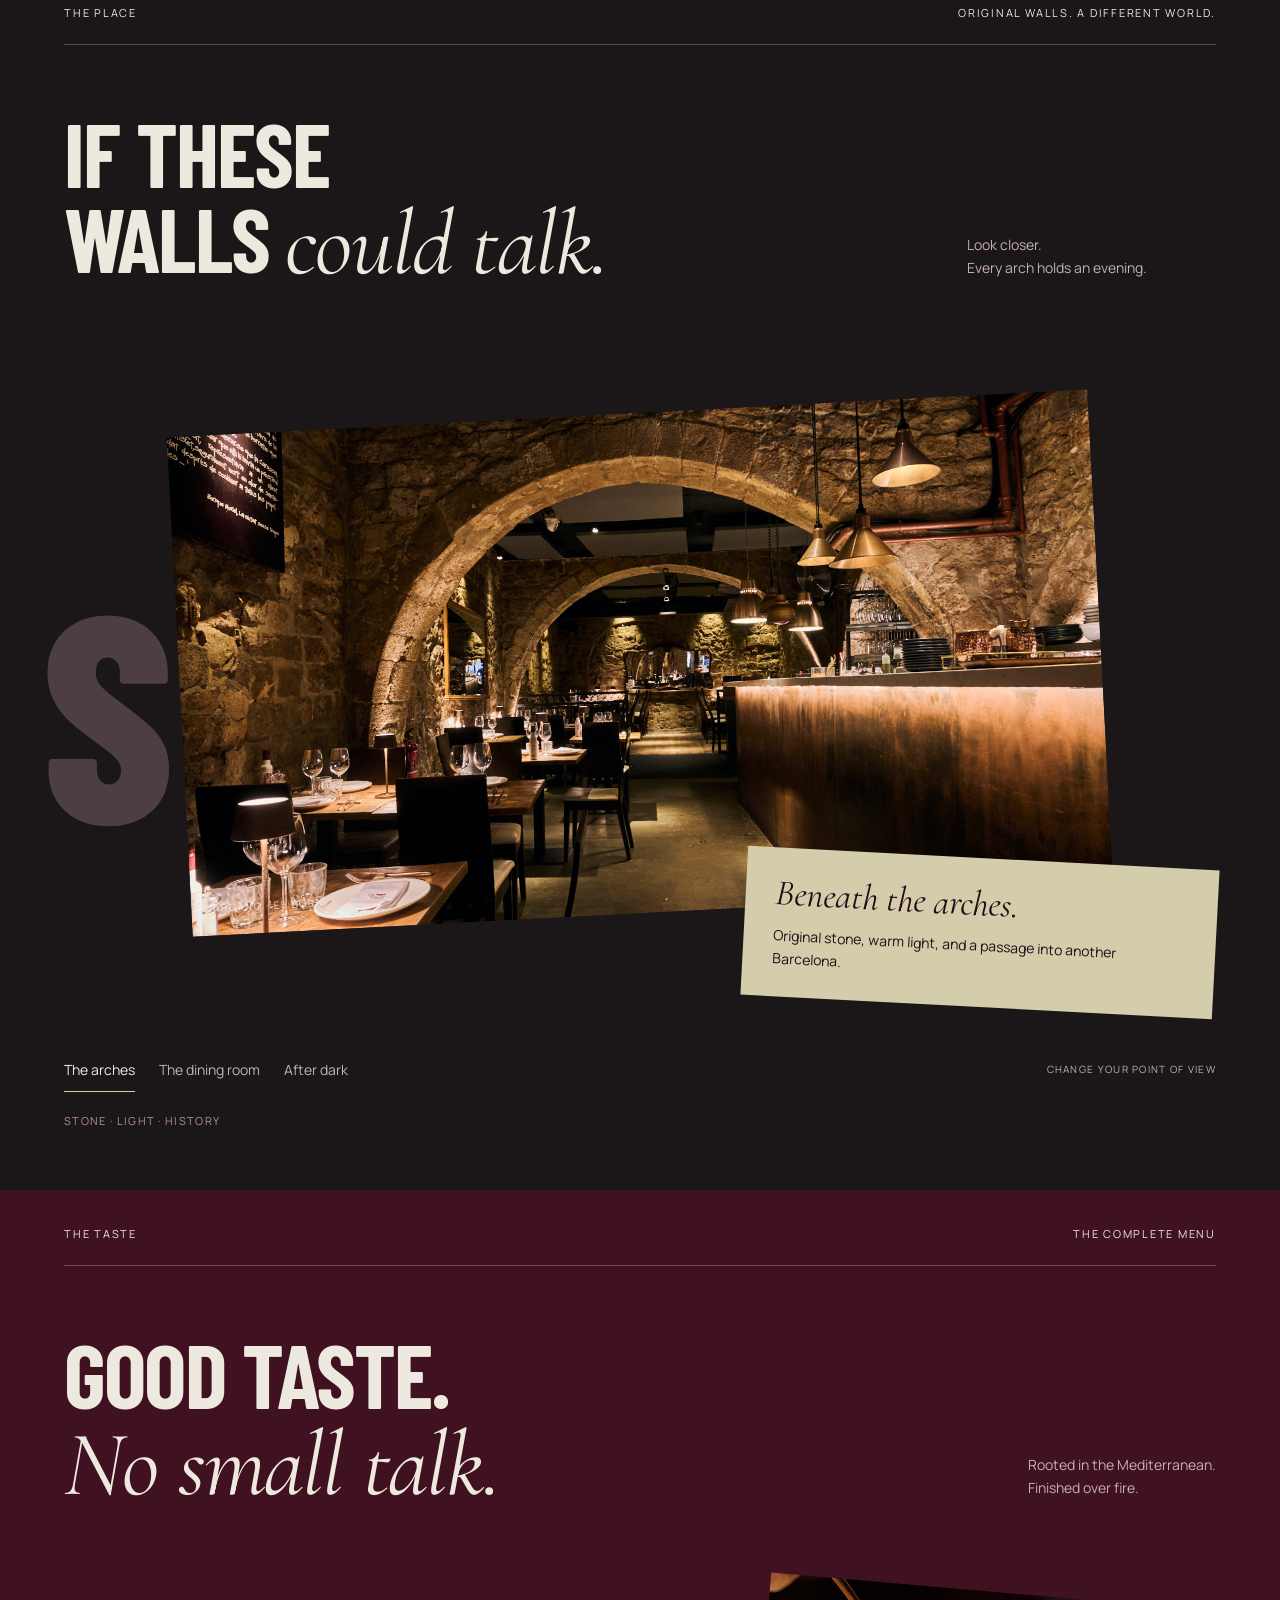
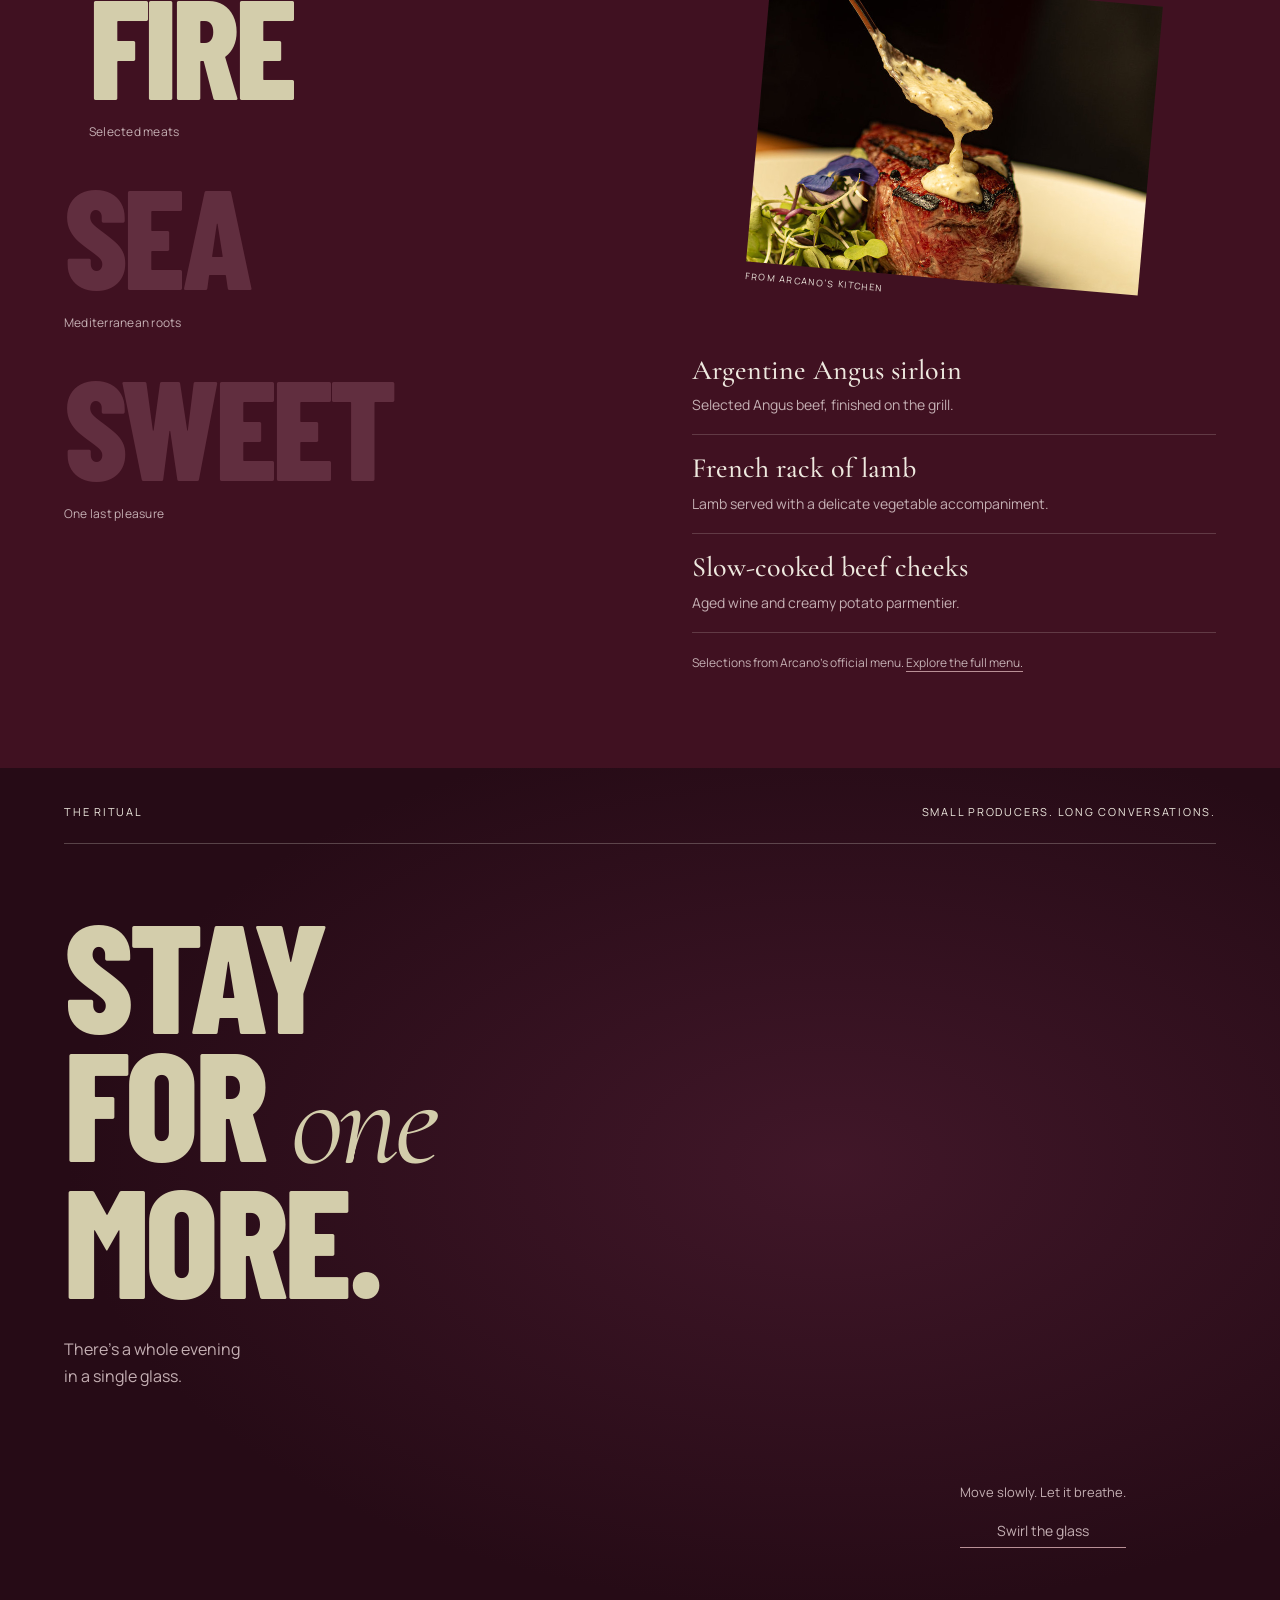
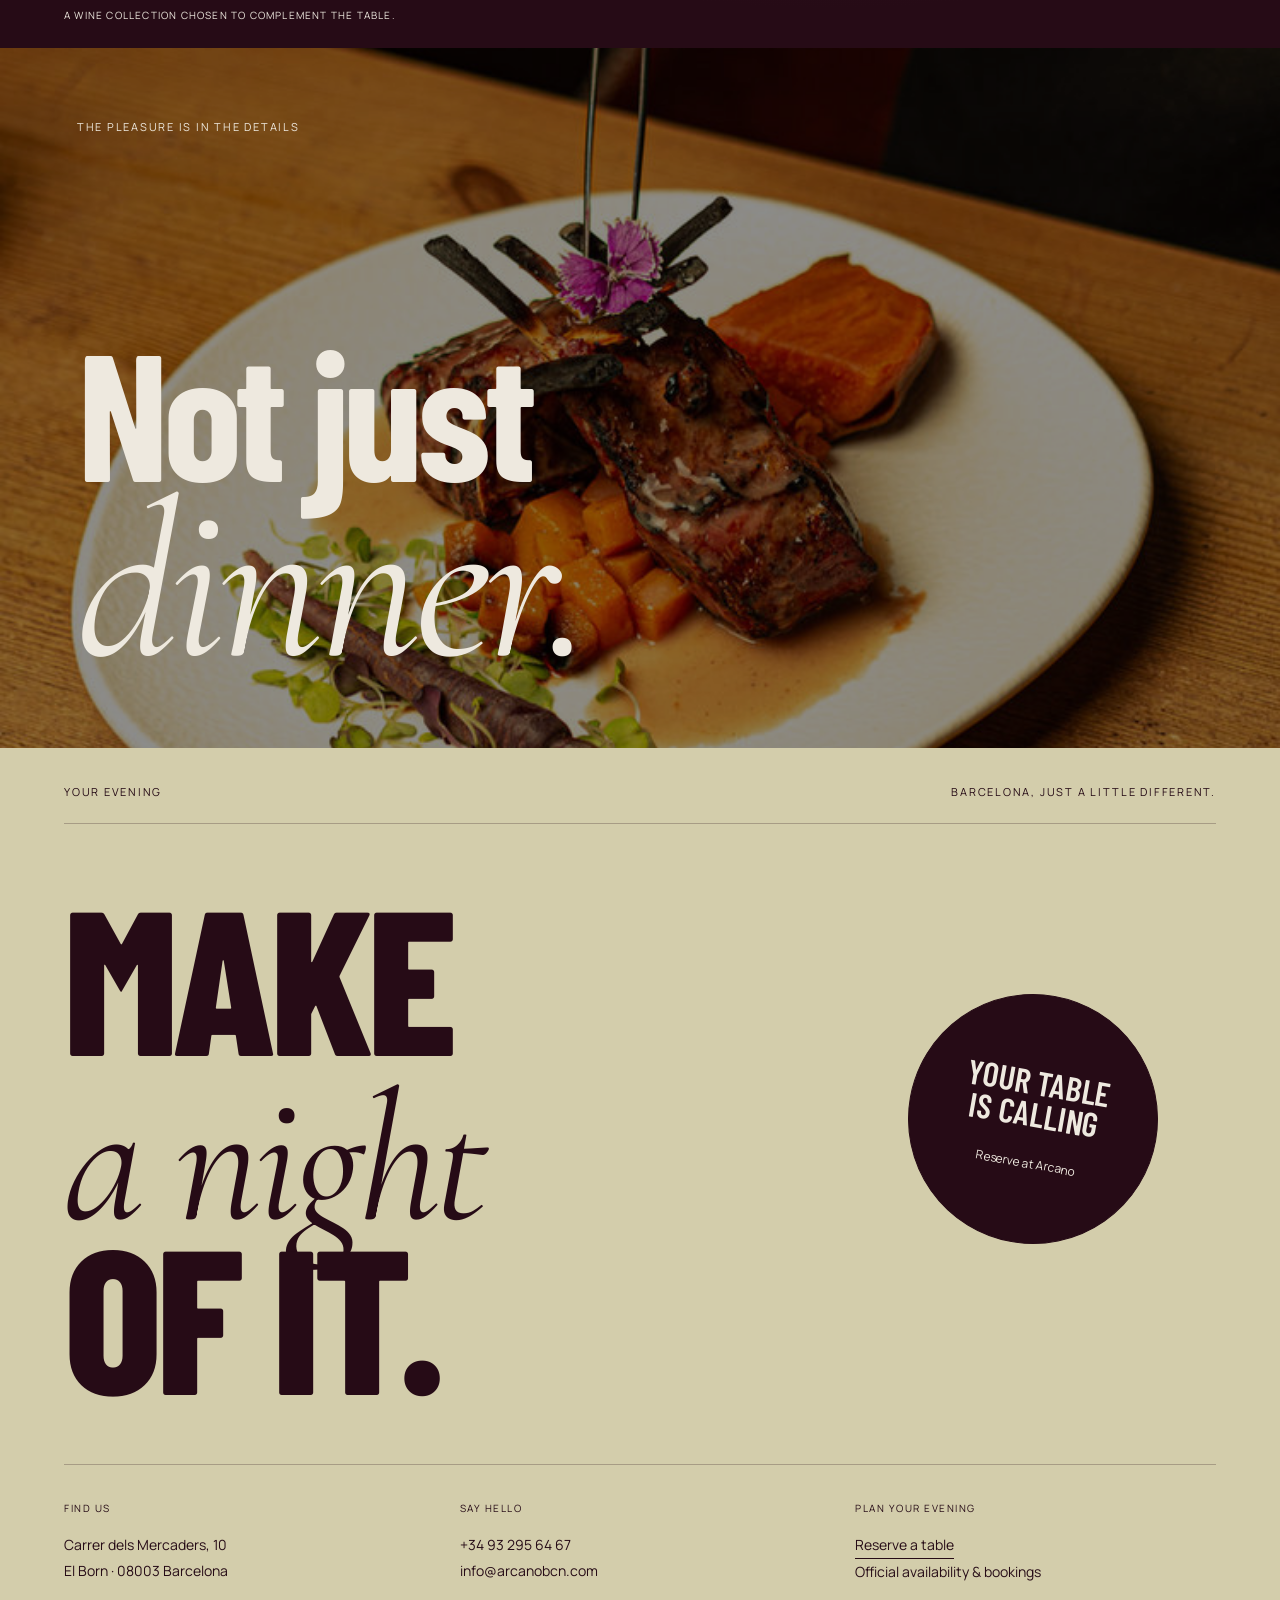
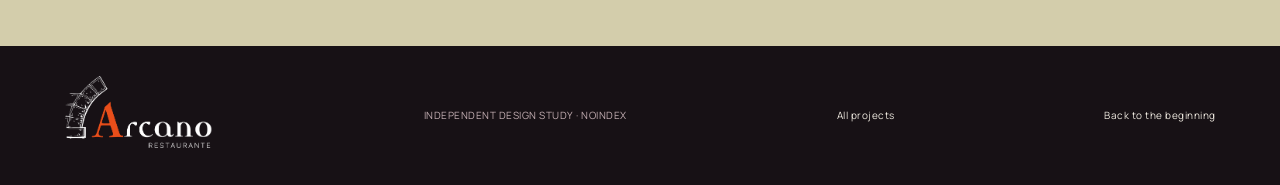
==== commit cf35db8f: "Reimagine Arcano as an expressive typographic and interactive experience" ====
--- a/projects/arcano/index.html
+++ b/projects/arcano/index.html
@@ -1,51 +1,27 @@
 <!doctype html>
-<html lang="en">
-<head>
-<meta charset="UTF-8"><meta name="viewport" content="width=device-width, initial-scale=1">
-<meta name="theme-color" content="#171415">
-<meta name="robots" content="noindex, nofollow">
-<meta name="description" content="Arcano — contemporary Mediterranean cuisine with medieval roots in El Born, Barcelona. An independent design concept.">
-<title>Arcano — A little mystery. A memorable evening.</title>
-<link rel="stylesheet" href="style.css">
-<script src="../still-forms/vendor/gsap/gsap.min.js" defer></script>
-<script src="../still-forms/vendor/gsap/ScrollTrigger.min.js" defer></script>
-<script src="app.js" defer></script>
-<script type="module" src="glass.js"></script>
-</head>
-<body>
-<div id="glass-scene" aria-hidden="true"></div>
-<div class="grain" aria-hidden="true"></div>
-<header class="site-header">
-<a class="brand" href="#home" aria-label="Arcano home"><img src="assets/arcano-logo.png" alt="Arcano Restaurante" width="160" height="80"></a>
-<nav aria-label="Main navigation"><a href="#story">Our story</a><a href="#spaces">The atmosphere</a><a href="#menu">At the table</a></nav>
-<button class="reserve outline" data-reserve>Reserve a table</button>
-</header>
+<html lang="en"><head>
+<meta charset="UTF-8"><meta name="viewport" content="width=device-width, initial-scale=1"><meta name="theme-color" content="#260b16"><meta name="robots" content="noindex, nofollow"><meta name="description" content="Arcano: Mediterranean fire, red wine and seventeenth-century stone in El Born, Barcelona. An independent restaurant design study."><title>Arcano — Out of time. Into the evening.</title>
+<link rel="stylesheet" href="style.css"><script src="../still-forms/vendor/gsap/gsap.min.js" defer></script><script src="../still-forms/vendor/gsap/ScrollTrigger.min.js" defer></script><script src="app.js" defer></script><script type="module" src="glass.js"></script>
+</head><body>
+<div id="glass-scene" aria-hidden="true"></div><div class="grain" aria-hidden="true"></div>
+<header class="site-header"><a class="brand" href="#home" aria-label="Arcano home"><img src="assets/arcano-logo.png" alt="Arcano Restaurante" width="150" height="75"></a><a class="header-location" href="#visit">EL BORN<br>BARCELONA</a><div class="header-actions"><button class="reserve" data-reserve>Reserve a table</button><button id="nav-toggle" aria-expanded="false" aria-controls="nav-overlay" aria-label="Open navigation"><span></span><span></span></button></div></header>
+<div id="nav-overlay" hidden><nav aria-label="Main navigation"><a href="#story">The feeling<span>Discover Arcano</span></a><a href="#spaces">The place<span>Stone & shadow</span></a><a href="#menu">The taste<span>From the fire</span></a><a href="#wine">The ritual<span>One more glass</span></a><a href="#visit">Your evening<span>Find us in El Born</span></a></nav><span class="nav-foot">MEDITERRANEAN SOUL. MEDIEVAL SPIRIT.</span></div>
 <main>
 <section id="home" class="hero">
-<img class="hero-photo" src="assets/arcano-interior.jpg" alt="Arcano’s original stone arches and warmly lit dining room" fetchpriority="high">
-<div class="hero-top"><span class="eyebrow">EL BORN, BARCELONA</span><span class="edition">Mediterranean soul.<br>Medieval spirit.</span></div>
-<div class="hero-copy"><span class="eyebrow gold">HISTORIC WALLS. CONTEMPORARY TASTE.</span><h1>An extraordinary<br>place to<br><em>lose track of time.</em></h1><p>Fire-led Mediterranean cooking. Intimate stone arches.<br>A different side of Barcelona, waiting to be discovered.</p><div class="hero-actions"><button class="solid" data-reserve>Reserve your table</button><a class="text-link" href="#story">Explore Arcano <span class="line"></span></a></div></div>
-<div class="hero-bottom"><span>GOOD FOOD. BETTER COMPANY.</span><a href="#story">SCROLL TO DISCOVER</a><span>CARRER DELS MERCADERS, 10</span></div>
+<p class="hero-intro">Some evenings<br>deserve <em>another world.</em></p><span class="hero-meta">17TH-CENTURY STONE.<br>CONTEMPORARY MEDITERRANEAN FIRE.</span>
+<a href="#spaces" class="floating-photo architecture"><img src="assets/arcano-interior.jpg" alt="Explore Arcano’s stone arches"><span>Come a little closer</span></a>
+<a href="#menu" class="floating-photo plate"><img src="assets/arcano-steak.jpg" alt="Discover Arcano’s grilled sirloin"><span>Follow your appetite</span></a>
+<div class="hero-title"><h1>ARCANO</h1><div class="title-underline"><span>A PLACE OUT OF TIME</span><span>AN EVENING ALL YOUR OWN</span></div></div>
+<div class="hero-stamp" aria-hidden="true"><svg viewBox="0 0 140 140"><defs><path id="stamp-path" d="M70,70 m-53,0 a53,53 0 1,1 106,0 a53,53 0 1,1 -106,0"/></defs><text><textPath href="#stamp-path">STONE · FIRE · WINE · BARCELONA · </textPath></text></svg><span>✳</span></div>
+<div class="hero-bottom"><a href="#story">SCROLL TO ENTER</a><button id="hero-swirl" aria-label="Swirl the wine glass">Give the evening a swirl</button><span>CARRER DELS MERCADERS, 10</span></div>
 </section>
-<div class="marquee" aria-hidden="true"><div>Un poco de misterio. Mucho que recordar. <i>✧</i> Un poco de misterio. Mucho que recordar. <i>✧</i> Un poco de misterio. Mucho que recordar. <i>✧</i></div></div>
-<section id="story" class="story section-pad">
-<div class="section-kicker reveal">THE SPIRIT OF ARCANO</div>
-<div class="story-grid"><h2 class="reveal">Some places<br>have a story.<br><em>This one whispers.</em></h2><div class="story-copy reveal"><p class="lead">Beneath the arches of a 17th-century stable, a different kind of evening takes shape.</p><p>In the heart of El Born, medieval roots meet contemporary Mediterranean cuisine. A place to gather around the table, discover something unexpected, and let conversation set the pace.</p><a class="text-link" href="#spaces">Find your atmosphere <span class="line"></span></a></div></div>
-<div class="image-arch reveal"><img src="assets/arcano-room.jpg" alt="Arcano’s intimate dining room with exposed historic stone walls" loading="lazy"><div class="image-caption"><span>A table. A conversation. No hurry.</span><span>THE ART OF STAYING A LITTLE LONGER</span></div></div>
-</section>
-<section id="spaces" class="spaces section-pad">
-<div class="section-kicker reveal">SET THE MOOD</div><div class="space-heading"><h2 class="reveal">An evening,<br><em>your way.</em></h2><p class="reveal">Original stone. Low light. Unhurried evenings.<br>Explore the spaces that make Arcano its own.</p></div>
-<div class="mood-tabs" role="tablist" aria-label="Explore the atmosphere"><button role="tab" id="mood-intimate" aria-controls="mood-panel" aria-selected="true" data-mood="intimate">Intimate</button><button role="tab" id="mood-gather" aria-controls="mood-panel" aria-selected="false" tabindex="-1" data-mood="gather">Together</button><button role="tab" id="mood-late" aria-controls="mood-panel" aria-selected="false" tabindex="-1" data-mood="late">After dark</button></div>
-<div class="space-photo-wrap"><img id="space-photo" src="assets/arcano-room.jpg" alt="Arcano’s intimate dining room" loading="lazy"><span class="space-photo-label">THE SPACES OF ARCANO</span></div>
-<div id="mood-panel" role="tabpanel" aria-labelledby="mood-intimate" tabindex="0" class="mood-panel"><span class="mood-symbol" aria-hidden="true">✧</span><div><h3 id="mood-title">For just the two of you.</h3><p id="mood-copy">Low light, a shared bottle, and nowhere else you need to be.</p></div><span class="mood-label" id="mood-label">SOFT LIGHT · SLOW EVENINGS</span></div>
-</section>
-<section id="menu" class="menu-section section-pad"><div class="menu-intro"><span class="section-kicker reveal">AT THE TABLE</span><h2 class="reveal">Rooted here.<br><em>Made to be shared.</em></h2><p class="reveal">A taste of the Mediterranean, with room for a little discovery.</p><p class="demo-note">A selection from Arcano’s menu. Discover the complete menu on the restaurant’s website.</p></div>
-<div class="menu-content"><img id="menu-photo" src="assets/arcano-steak.jpg" alt="Arcano’s plated sirloin" loading="lazy"><div class="menu-tabs" role="tablist" aria-label="Explore Arcano’s menu"><button id="tab-taste" role="tab" aria-controls="menu-panel" aria-selected="true" data-menu="taste">From the fire</button><button id="tab-wine" role="tab" aria-controls="menu-panel" aria-selected="false" tabindex="-1" data-menu="wine">From the sea</button><button id="tab-sweet" role="tab" aria-controls="menu-panel" aria-selected="false" tabindex="-1" data-menu="sweet">Something sweet</button></div><div id="menu-panel" role="tabpanel" aria-labelledby="tab-taste" tabindex="0"></div><a class="text-link" href="https://www.arcanobarcelona.com/en/carta" target="_blank" rel="noopener">Explore the full menu <span class="line"></span></a></div>
-</section>
-<section id="wine" class="wine-stage section-pad"><div><span class="section-kicker">THE PERFECT ACCOMPANIMENT</span><h2>A little red.<br>A little conversation.<br><em>A little longer.</em></h2><p>A collection of wines from small producers,<br>chosen to complement the table.</p><div class="glass-note"><span id="glass-hint">Move slowly. Let the evening unfold.</span><button id="swirl" aria-label="Swirl the 3D wine glass">Swirl the glass</button></div></div></section>
-<section class="wine-story"><img src="assets/arcano-lamb.jpg" alt="Arcano’s rack of lamb with vegetables" loading="lazy"><div class="wine-overlay"><span class="eyebrow">FIRE. FLAVOUR. FEELING.</span><h2>The pleasure<br>is in<br><em>the details.</em></h2><button class="outline" data-reserve>Make an evening of it</button></div></section>
-<section id="visit" class="visit section-pad"><span class="section-kicker reveal">FIND YOUR WAY HERE</span><div class="visit-grid"><h2 class="reveal">Hidden in El Born.<br><em>Found by you.</em></h2><div class="reveal"><p>Carrer dels Mercaders, 10<br>El Born · 08003 Barcelona</p><p class="contact-links"><a href="tel:+34932956467">+34 93 295 64 67</a><br><a href="mailto:info@arcanobcn.com">info@arcanobcn.com</a></p><p class="muted">Come for dinner.<br>Stay for the feeling.</p><button class="solid" data-reserve>Plan your evening</button><p class="demo-note"><a href="https://www.arcanobarcelona.com/en/reservas" target="_blank" rel="noopener">Availability and confirmed bookings through Arcano.</a></p></div></div><a href="../../index.html" class="back-link">Explore all projects</a></section>
-</main>
-<footer><a href="#home" class="footer-wordmark"><img src="assets/arcano-logo.png" alt="Arcano Restaurante" loading="lazy"></a><div><span>MEDIEVAL ROOTS. MEDITERRANEAN SOUL.</span><span>Independent design study · Barcelona</span><a href="#home">Back to the beginning</a></div></footer>
+<section id="story" class="manifesto"><p class="eyebrow">THE SPIRIT OF ARCANO</p><h2>OUT OF <em>time.</em><br>INTO THE <em>moment.</em></h2><div class="manifesto-bottom"><span class="asterisk" aria-hidden="true">✳</span><p>A former 17th-century stable.<br>A contemporary Mediterranean table.<br>In El Born, history isn’t behind you.<br><strong>It’s all around you.</strong></p><a href="#spaces" class="pill">Enter the space</a></div></section>
+<section id="spaces" class="space-explorer"><div class="chapter-line"><span>THE PLACE</span><span>ORIGINAL WALLS. A DIFFERENT WORLD.</span></div><div class="space-head"><h2>IF THESE<br>WALLS <em>could talk.</em></h2><p>Look closer.<br>Every arch holds an evening.</p></div><div class="space-theatre" id="mood-panel" role="tabpanel" aria-labelledby="mood-intimate" tabindex="0"><span class="theatre-word" aria-hidden="true">STONE</span><div class="space-photo-wrap"><img id="space-photo" src="assets/arcano-interior.jpg" alt="Original stone arches at Arcano" loading="lazy"><span class="photo-corner">ARCANO · EL BORN</span></div><div class="space-caption"><h3 id="mood-title">Beneath the arches.</h3><p id="mood-copy">Original stone, warm light, and a passage into another Barcelona.</p></div></div><div class="space-controls"><div class="mood-tabs" role="tablist" aria-label="Explore Arcano’s spaces"><button role="tab" id="mood-intimate" aria-controls="mood-panel" aria-selected="true" data-mood="intimate">The arches</button><button role="tab" id="mood-gather" aria-controls="mood-panel" aria-selected="false" tabindex="-1" data-mood="gather">The dining room</button><button role="tab" id="mood-late" aria-controls="mood-panel" aria-selected="false" tabindex="-1" data-mood="late">After dark</button></div><span class="explore-hint">CHANGE YOUR POINT OF VIEW</span></div><div class="mood-note"><span id="mood-label">STONE · LIGHT · HISTORY</span></div></section>
+<section id="menu" class="menu-chapter"><div class="chapter-line"><span>THE TASTE</span><a href="https://www.arcanobarcelona.com/en/carta" target="_blank" rel="noopener">THE COMPLETE MENU</a></div><div class="menu-heading"><h2>GOOD TASTE.<br><em>No small talk.</em></h2><p>Rooted in the Mediterranean.<br>Finished over fire.</p></div><div class="menu-theatre"><div class="menu-tabs" role="tablist" aria-label="Explore Arcano’s menu"><button id="tab-taste" role="tab" aria-controls="menu-panel" aria-selected="true" data-menu="taste">FIRE<span>Selected meats</span></button><button id="tab-wine" role="tab" aria-controls="menu-panel" aria-selected="false" tabindex="-1" data-menu="wine">SEA<span>Mediterranean roots</span></button><button id="tab-sweet" role="tab" aria-controls="menu-panel" aria-selected="false" tabindex="-1" data-menu="sweet">SWEET<span>One last pleasure</span></button></div><div class="menu-detail"><div class="menu-photo-frame"><img id="menu-photo" src="assets/arcano-steak.jpg" alt="Arcano’s plated sirloin" loading="lazy"><span>FROM ARCANO’S KITCHEN</span></div><div id="menu-panel" role="tabpanel" aria-labelledby="tab-taste" tabindex="0"></div><p class="menu-source">Selections from Arcano’s official menu. <a href="https://www.arcanobarcelona.com/en/carta" target="_blank" rel="noopener">Explore the full menu.</a></p></div></div></section>
+<section id="wine" class="wine-stage"><div class="chapter-line"><span>THE RITUAL</span><span>SMALL PRODUCERS. LONG CONVERSATIONS.</span></div><div class="wine-type"><h2>STAY<br>FOR <em>one</em><br>MORE.</h2><p>There’s a whole evening<br>in a single glass.</p></div><div class="glass-note"><span id="glass-hint">Move slowly. Let it breathe.</span><button id="swirl" aria-label="Swirl the 3D wine glass">Swirl the glass</button></div><span class="wine-footnote">A WINE COLLECTION CHOSEN TO COMPLEMENT THE TABLE.</span></section>
+<section class="food-interlude"><img src="assets/arcano-lamb.jpg" alt="Arcano’s rack of lamb, plated with care" loading="lazy"><div><span class="eyebrow">THE PLEASURE IS IN THE DETAILS</span><p>Not just<br><em>dinner.</em></p></div></section>
+<section id="visit" class="visit"><div class="chapter-line"><span>YOUR EVENING</span><span>BARCELONA, JUST A LITTLE DIFFERENT.</span></div><div class="visit-title"><h2>MAKE<br><em>a night</em><br>OF IT.</h2><button class="reserve-orbit" data-reserve>YOUR TABLE<br>IS CALLING<span>Reserve at Arcano</span></button></div><div class="visit-details"><div><span>FIND US</span><p>Carrer dels Mercaders, 10<br>El Born · 08003 Barcelona</p></div><div><span>SAY HELLO</span><a href="tel:+34932956467">+34 93 295 64 67</a><a href="mailto:info@arcanobcn.com">info@arcanobcn.com</a></div><div><span>PLAN YOUR EVENING</span><button data-reserve>Reserve a table</button><a href="https://www.arcanobarcelona.com/en/reservas" target="_blank" rel="noopener">Official availability & bookings</a></div></div></section>
+</main><footer><a href="#home" class="footer-logo"><img src="assets/arcano-logo.png" alt="Arcano Restaurante" width="180" height="90" loading="lazy"></a><span>INDEPENDENT DESIGN STUDY · NOINDEX</span><a href="../../index.html">All projects</a><a href="#home">Back to the beginning</a></footer>
 <dialog id="booking"><form id="booking-form"><button class="close-dialog" type="button" aria-label="Close reservation preview">×</button><span class="eyebrow">YOUR EVENING STARTS HERE</span><h2>A table for<br><em>your kind of night.</em></h2><p class="demo-note">Choose your preferences, then continue to Arcano’s official booking page to check availability and confirm.</p><label for="booking-date">Your evening</label><input id="booking-date" type="date" required><div class="form-row"><div><label for="booking-time">Time</label><select id="booking-time"><option>19:00</option><option>20:00</option><option>21:00</option><option>22:00</option></select></div><div><label for="booking-guests">Your company</label><select id="booking-guests"><option>2 guests</option><option>1 guest</option><option>3 guests</option><option>4 guests</option><option>5 guests</option><option>6 guests</option></select></div></div><button class="solid" type="submit">Continue to booking</button><p id="booking-status" role="status"></p></form></dialog>
-</body></html>
+
+</body></html>
--- a/projects/arcano/style.css
+++ b/projects/arcano/style.css
@@ -1,16 +1,8 @@
 @import url('../../shared/css/reset.css');
-@import url('https://fonts.googleapis.com/css2?family=Cormorant+Garamond:ital,wght@0,400;0,500;0,600;1,400;1,500&family=Manrope:wght@400;500;600&display=swap');
-:root{--burgundy:#310c18;--wine:#511426;--cream:#f1e8d7;--gold:#c4a575;--muted:#c5afa9;--mood:#7c2941;color-scheme:dark;scroll-behavior:smooth;scroll-padding-top:90px}
-*{box-sizing:border-box}body{margin:0;background:var(--burgundy);color:var(--cream);font:16px/1.7 'Manrope',sans-serif}button,input,select{font:inherit}a{color:inherit;text-decoration:none}button{cursor:pointer}button,a,input,select{outline-offset:6px}button:focus-visible,a:focus-visible,input:focus-visible,select:focus-visible{outline:2px solid var(--gold)}button{color:inherit}::selection{background:#b39062;color:#310c18}#glass-scene{position:fixed;inset:0;z-index:0;pointer-events:none;background:radial-gradient(ellipse at 77% 35%,#661a2d55,transparent 58%)}#glass-scene canvas{width:100%;height:100%;display:block}.grain{pointer-events:none;position:fixed;inset:0;z-index:8;opacity:.035;background-image:url("data:image/svg+xml,%3Csvg viewBox='0 0 180 180' xmlns='http://www.w3.org/2000/svg'%3E%3Cfilter id='n'%3E%3CfeTurbulence type='fractalNoise' baseFrequency='.8' numOctaves='3' stitchTiles='stitch'/%3E%3C/filter%3E%3Cpath fill='%23fff' filter='url(%23n)' opacity='.7' d='M0 0h180v180H0z'/%3E%3C/svg%3E")}header,main,footer{position:relative;z-index:1}.site-header{display:flex;align-items:center;justify-content:space-between;gap:28px;margin:0 5%;padding:28px 0;border-bottom:1px solid #c4a57533}.brand{font-family:'Cormorant Garamond',Georgia,serif;font-size:43px;line-height:.8;letter-spacing:-2px}.brand span{display:block;font:9px/1 'Manrope',sans-serif;letter-spacing:4px;margin-top:12px;padding-left:4px}.site-header nav{display:flex;gap:32px;font-size:13px;color:#e4d4c5}.site-header nav a{position:relative}.site-header nav a:after{content:'';position:absolute;left:0;right:100%;bottom:-6px;height:1px;background:var(--gold);transition:right .3s}.site-header nav a:hover:after{right:0}.outline,.solid{border:1px solid #c4a57580;padding:13px 24px;background:transparent;font-size:13px;letter-spacing:.03em;transition:background .3s,color .3s}.outline:hover{background:var(--cream);color:var(--burgundy)}.solid{background:var(--cream);color:var(--burgundy);border-color:var(--cream)}.solid:hover{background:var(--gold)}.hero{min-height:calc(100svh - 115px);padding:32px 5% 0;display:flex;flex-direction:column;position:relative}.hero-top{display:flex;justify-content:space-between}.eyebrow,.section-kicker{font-size:12px;letter-spacing:.2em;font-weight:500}.gold{color:var(--gold)}.edition{font-size:12px;color:var(--muted);line-height:1.6;text-align:right}.hero-copy{padding:60px 0 56px;max-width:68%}h1,h2,h3{font-family:'Cormorant Garamond',Georgia,serif;font-weight:400;line-height:1;letter-spacing:-.035em}h1{font-size:clamp(66px,7.9vw,132px);margin:24px 0 28px}em{font-weight:400;color:var(--gold)}.hero-copy p{font-size:14px;color:var(--muted);line-height:1.9}.text-link{display:inline-flex;align-items:center;gap:24px;font-size:13px;margin-top:28px}.line{width:55px;height:1px;background:var(--gold);transition:width .3s}.text-link:hover .line{width:85px}.glass-note{position:absolute;right:8%;bottom:100px;display:grid;justify-items:center;gap:10px;max-width:230px;text-align:center;color:var(--muted);font-size:12px}.glass-note button{border:0;background:none;border-bottom:1px solid #c4a57570;font-size:12px;padding:4px 8px}.tiny-orbit{width:24px;height:24px;border:1px solid var(--gold);border-radius:50%;transform:rotateX(60deg)}.hero-bottom{margin-top:auto;display:flex;justify-content:space-between;border-top:1px solid #c4a57533;padding:22px 0;font-size:10px;letter-spacing:.14em;color:var(--muted)}.marquee{overflow:hidden;background:var(--wine);border-block:1px solid #c4a57533;padding:22px 0}.marquee div{white-space:nowrap;width:max-content;font:italic 38px 'Cormorant Garamond',Georgia,serif;animation:marquee 36s linear infinite}.marquee i{font-style:normal;color:var(--gold);padding:0 45px}@keyframes marquee{to{transform:translateX(-33.333%)}}.section-pad{padding:100px 8%}.story{background:#f1e8d7;color:var(--burgundy)}.section-kicker{color:var(--gold);display:block;margin-bottom:40px}.story .section-kicker{color:#805c40}.story-grid{display:grid;grid-template-columns:1.1fr 1fr;gap:10%;align-items:center}h2{font-size:clamp(48px,5.2vw,82px)}.story h2 em{color:#96505b}.story-copy p{font-size:15px;color:#6f5955;margin:0 0 20px}.story-copy .lead{font-size:21px;line-height:1.6;color:var(--burgundy)}.image-arch{margin-top:65px;position:relative;overflow:hidden;border-radius:50% 50% 0 0 / 18% 18% 0 0}.image-arch img{display:block;width:100%;height:500px;object-fit:cover;filter:brightness(.7) sepia(.15)}.image-caption{position:absolute;inset:auto 28px 24px;display:flex;justify-content:space-between;align-items:end;color:var(--cream);gap:20px}.image-caption span:first-child{font:italic 30px 'Cormorant Garamond',Georgia,serif}.image-caption span:last-child{font-size:10px;letter-spacing:.15em}.spaces{background:linear-gradient(130deg,#310c18f5,#310c1899);min-height:650px}.space-heading{display:flex;justify-content:space-between;align-items:end;gap:30px}.space-heading p{color:var(--muted);font-size:14px;max-width:330px}.mood-tabs,.menu-tabs{display:flex;gap:28px;border-bottom:1px solid #c4a57544;margin-top:48px}.mood-tabs button,.menu-tabs button{border:0;background:none;padding:12px 0;color:var(--muted);font-size:14px;position:relative}.mood-tabs [aria-selected=true],.menu-tabs [aria-selected=true]{color:var(--cream)}[role=tab][aria-selected=true]:after{content:'';height:2px;position:absolute;bottom:-1px;left:0;right:0;background:var(--gold)}.mood-panel{display:flex;align-items:center;gap:32px;padding:36px 0;min-height:180px}.mood-symbol{font-size:75px;color:var(--gold)}.mood-panel h3{font-size:35px;margin-bottom:12px}.mood-panel p{font-size:14px;color:var(--muted)}.mood-label{margin-left:auto;font-size:10px;letter-spacing:.15em;max-width:130px;color:var(--gold)}.menu-section{background:#451020;display:grid;grid-template-columns:1fr 1fr;gap:10%}.menu-intro p{max-width:330px;color:var(--muted);font-size:15px;margin-top:28px}.demo-note,.menu-intro .demo-note{font-size:12px;line-height:1.8;color:var(--muted);margin-top:24px}.menu-tabs{margin-top:0;gap:24px}.menu-row{padding:26px 0;border-bottom:1px solid #c4a57533}.menu-row h3{font-size:29px;letter-spacing:-.01em;margin-bottom:9px}.menu-row p{font-size:13px;color:var(--muted)}.menu-row span{font-size:10px;color:var(--gold);letter-spacing:.13em}.wine-story{height:620px;position:relative;overflow:hidden;background:#210b12}.wine-story>img{width:100%;height:100%;object-fit:cover;object-position:center 45%;filter:brightness(.45) sepia(.25)}.wine-overlay{position:absolute;inset:70px 8%;display:flex;align-items:flex-start;justify-content:center;flex-direction:column}.wine-overlay h2{font-size:clamp(50px,6vw,90px);margin:25px 0 35px}.visit{background:#310c18e8}.visit-grid{display:grid;grid-template-columns:1.4fr 1fr;gap:8%}.visit-grid>div{padding-top:15px}.muted{color:var(--muted);margin:15px 0 30px}.back-link{display:inline-block;margin-top:60px;border-bottom:1px solid #c4a57555;font-size:13px;color:var(--gold)}footer{background:#220a12;padding:50px 5% 25px}.footer-wordmark{font:clamp(110px,24vw,380px)/.85 'Cormorant Garamond',Georgia,serif;letter-spacing:-.07em;display:block;text-align:center;color:#b28675}footer>div{display:flex;justify-content:space-between;gap:24px;padding-top:45px;color:var(--muted);font-size:10px;letter-spacing:.08em}dialog{border:1px solid #c4a57570;background:#380e1d;color:var(--cream);width:min(92vw,540px);padding:45px;margin:auto;max-height:90svh;overflow:auto}dialog::backdrop{background:#11060bd9;backdrop-filter:blur(10px)}dialog form{display:flex;flex-direction:column;gap:14px}dialog h2{font-size:50px;margin-top:10px}dialog .demo-note{margin:0 0 15px}.close-dialog{position:absolute;top:8px;right:16px;background:none;border:0;font-size:28px}dialog label{font-size:13px}dialog input,dialog select{background:#280b15;border:1px solid #c4a57560;border-radius:0;padding:12px;color:var(--cream);width:100%;font-size:14px}.form-row{display:grid;grid-template-columns:1fr 1fr;gap:16px}.form-row label{display:block;margin-bottom:8px}dialog .solid{margin-top:15px}#booking-status{font-size:14px;color:var(--gold)}
-@media(min-width:1500px){.hero-copy{padding-top:80px}.hero{min-height:850px}}
-@media(max-width:800px){.site-header{gap:16px;padding:24px 0}.site-header nav{gap:16px;font-size:12px}.outline{padding:11px 15px}.hero-copy{max-width:75%;padding-top:70px}h1{font-size:clamp(65px,9vw,90px)}.glass-note{right:5%;max-width:150px;font-size:10px}.section-pad{padding:75px 6%}.story-grid{gap:6%}.image-arch img{height:380px}.menu-section{gap:6%}.menu-tabs{gap:15px}.menu-tabs button{font-size:12px}.space-heading p{max-width:250px}}
-@media(max-width:600px){.site-header nav{display:none}.brand{font-size:36px}.hero{min-height:850px;padding-top:24px}.edition{font-size:10px}.hero-copy{max-width:100%;padding-top:45px;pointer-events:none}.hero-copy a{pointer-events:auto}h1{font-size:68px}.hero-copy .eyebrow{font-size:9px}.hero-copy p{font-size:13px;max-width:250px}.glass-note{bottom:100px;right:7%;max-width:170px}.hero-bottom{font-size:8px;gap:16px}.hero-bottom>span:last-child{display:none}.story-grid,.menu-section,.visit-grid{grid-template-columns:1fr;gap:35px}.story-copy .lead{font-size:20px}h2{font-size:52px}.section-kicker{font-size:10px;margin-bottom:25px}.space-heading{align-items:start;flex-direction:column}.mood-tabs{margin-top:24px}.mood-panel{gap:18px;align-items:start}.mood-symbol{font-size:50px}.mood-panel h3{font-size:30px}.mood-label{display:none}.image-arch img{height:320px}.image-caption span:last-child{display:none}.image-caption span:first-child{font-size:24px}.wine-story{height:540px}.wine-overlay{inset:45px 6%}.menu-intro p{max-width:none}.menu-tabs button{font-size:14px}.visit-grid>div{padding:0}footer>div{flex-wrap:wrap;font-size:9px}.footer-wordmark{font-size:27vw}dialog{padding:32px 24px}dialog h2{font-size:44px}}
+@import url('https://fonts.googleapis.com/css2?family=Barlow+Condensed:wght@600;700;800&family=Cormorant+Garamond:ital,wght@0,400;0,500;1,400;1,500&family=Manrope:wght@400;500;600&display=swap');
+:root{--ink:#260b16;--paper:#eee9df;--acid:#d3cdab;--pink:#b99096;--muted:#c4afb3;color-scheme:dark;scroll-behavior:smooth;scroll-padding-top:30px}*{box-sizing:border-box}body{margin:0;background:var(--ink);color:var(--paper);font:16px/1.65 'Manrope',sans-serif}a{color:inherit;text-decoration:none}button,input,select{font:inherit}button{cursor:pointer;color:inherit}a,button,input,select{outline-offset:6px}a:focus-visible,button:focus-visible,input:focus-visible,select:focus-visible{outline:2px solid var(--acid)}::selection{background:var(--acid);color:var(--ink)}h1,h2,h3,p{margin:0}h1,h2{font-weight:700}em{font-family:'Cormorant Garamond',Georgia,serif;font-weight:400}#glass-scene{position:fixed;inset:0;pointer-events:none;z-index:2;opacity:1;transition:opacity .2s}#glass-scene canvas{display:block;width:100%;height:100%}.grain{position:fixed;inset:0;z-index:10;pointer-events:none;opacity:.025;background-image:url("data:image/svg+xml,%3Csvg viewBox='0 0 180 180' xmlns='http://www.w3.org/2000/svg'%3E%3Cfilter id='n'%3E%3CfeTurbulence type='fractalNoise' baseFrequency='.8' numOctaves='3' stitchTiles='stitch'/%3E%3C/filter%3E%3Cpath fill='%23fff' filter='url(%23n)' d='M0 0h180v180H0z'/%3E%3C/svg%3E")}.site-header{position:absolute;inset:0 3% auto;z-index:8;display:flex;justify-content:space-between;align-items:center;padding:18px 0;gap:30px}.brand img{display:block;width:145px;height:72px;object-fit:contain}.header-location{font-size:10px;letter-spacing:.14em;line-height:1.5;margin-right:auto;margin-left:25px}.header-actions{display:flex;align-items:center;gap:35px}.reserve{border:0;background:none;border-bottom:1px solid var(--pink);padding:7px 0;font-size:14px}.reserve:hover{color:var(--acid)}#nav-toggle{background:none;border:0;width:46px;height:38px;display:flex;flex-direction:column;justify-content:center;gap:8px;padding:5px}#nav-toggle span{height:2px;background:var(--paper);width:100%;transition:transform .3s}#nav-toggle[aria-expanded=true] span:first-child{transform:translateY(5px) rotate(45deg)}#nav-toggle[aria-expanded=true] span:last-child{transform:translateY(-5px) rotate(-45deg)}#nav-overlay{position:fixed;inset:0;z-index:7;background:#171115;padding:125px 8% 35px;overflow:auto}#nav-overlay[hidden]{display:none}#nav-overlay nav{display:grid}#nav-overlay nav a{font:700 clamp(42px,7vw,100px)/1.15 'Barlow Condensed',sans-serif;text-transform:uppercase;border-bottom:1px solid #eee9df25;display:flex;align-items:center;justify-content:space-between;gap:30px}#nav-overlay nav a:hover{color:var(--pink)}#nav-overlay nav a span{font:13px 'Manrope',sans-serif;text-transform:none;letter-spacing:0;color:var(--muted)}.nav-foot{display:block;margin-top:30px;font-size:11px;letter-spacing:.16em}body.nav-open{overflow:hidden}.nav-open .site-header{position:fixed}
+.hero{height:max(780px,100svh);position:relative;overflow:hidden;background:radial-gradient(ellipse at 48% 40%,#572035,#260b16 68%);isolation:isolate}.hero-intro{position:absolute;top:155px;left:5%;font-size:clamp(25px,3vw,43px);line-height:1.15;letter-spacing:-.035em}.hero-meta{position:absolute;top:165px;right:5%;font-size:11px;line-height:1.8;letter-spacing:.1em;color:var(--muted);text-align:right}.hero-title{position:absolute;inset:auto 2.5% 140px;z-index:1}.hero h1{font:800 25vw/.75 'Barlow Condensed',Impact,sans-serif;letter-spacing:-.025em;text-align:center;color:var(--acid);transform:scaleX(1.06)}.title-underline{display:flex;justify-content:space-between;border-top:1px solid #c8b3ad70;padding:18px 10px 0;margin-top:22px;font-size:10px;letter-spacing:.18em}.floating-photo{position:absolute;display:block;z-index:3;transition:filter .3s;will-change:transform}.floating-photo img{width:100%;height:100%;object-fit:cover;display:block}.floating-photo span{position:absolute;bottom:-30px;left:0;width:100%;font-size:11px;text-align:center;color:var(--paper)}.architecture{top:32%;left:7%;width:20%;height:32%;transform:rotate(-10deg);clip-path:none}.architecture img{border-radius:45% 45% 0 0;border:5px solid var(--paper);filter:saturate(.65)}.plate{right:7%;top:30%;width:20%;height:32%;transform:rotate(12deg)}.plate img{clip-path:ellipse(46% 48%);filter:saturate(.75)}.floating-photo:hover{filter:brightness(1.2)}.hero-stamp{position:absolute;right:25%;top:22%;width:125px;height:125px;z-index:3;color:var(--acid)}.hero-stamp svg{width:100%;height:100%;fill:currentColor;font:12px 'Manrope',sans-serif;letter-spacing:3px;animation:orbit 30s linear infinite}.hero-stamp>span{position:absolute;inset:0;display:grid;place-items:center;font-size:45px}.hero-bottom{position:absolute;bottom:22px;left:3%;right:3%;display:flex;justify-content:space-between;align-items:center;font-size:10px;letter-spacing:.1em;z-index:3}.hero-bottom button{background:none;border:0;border-bottom:1px solid var(--pink);font-size:12px;padding:0 0 3px}.eyebrow,.chapter-line{font-size:11px;letter-spacing:.16em}.chapter-line{display:flex;justify-content:space-between;gap:25px;align-items:center;padding-bottom:22px;border-bottom:1px solid #eee9df40}.manifesto{position:relative;z-index:3;background:var(--acid);color:var(--ink);padding:90px 5% 65px}.manifesto .eyebrow{text-align:center;margin-bottom:55px}.manifesto h2{font:700 clamp(60px,10vw,155px)/.95 'Barlow Condensed',Impact,sans-serif;letter-spacing:-.025em;text-align:center}.manifesto h2 em{font-size:1.1em;text-transform:none}.manifesto-bottom{display:grid;grid-template-columns:1fr 1.2fr 1fr;align-items:center;gap:40px;margin:65px auto 0;max-width:1100px}.asterisk{font-size:105px;line-height:1}.manifesto-bottom p{font-size:15px;line-height:1.8}.pill{border:1px solid currentColor;padding:20px 28px;border-radius:50%;text-align:center;justify-self:end;font-size:14px;transition:background .3s,color .3s}.pill:hover{background:var(--ink);color:var(--paper)}.space-explorer{position:relative;z-index:3;background:#1b1718;padding:35px 5% 60px}.space-head{display:flex;justify-content:space-between;align-items:end;margin:65px 0}.space-head h2,.menu-heading h2{font:700 clamp(55px,7vw,105px)/.95 'Barlow Condensed',Impact,sans-serif;letter-spacing:-.02em}.space-head h2 em,.menu-heading h2 em{font-size:1.03em}.space-head p{font-size:14px;color:var(--muted);margin-right:6%;margin-bottom:8px}.space-theatre{position:relative;padding:60px 10% 115px}.theatre-word{position:absolute;left:-2%;top:35%;font:800 23vw/.8 'Barlow Condensed',Impact,sans-serif;color:#4d3e41;letter-spacing:.025em;z-index:0}.space-photo-wrap{position:relative;z-index:1;overflow:hidden;transform:rotate(-3deg)}.space-photo-wrap img{display:block;width:100%;height:500px;object-fit:cover}.photo-corner{position:absolute;left:22px;bottom:20px;font-size:10px;letter-spacing:.17em}.space-caption{position:absolute;bottom:20px;right:0;width:41%;padding:26px 30px;background:var(--acid);color:var(--ink);z-index:2;transform:rotate(3deg)}.space-caption h3{font:italic 36px/1.1 'Cormorant Garamond',serif;margin-bottom:10px}.space-caption p{font-size:14px;line-height:1.7}.space-controls{display:flex;justify-content:space-between;align-items:center;gap:30px;margin-top:20px}.mood-tabs{display:flex;gap:24px}.mood-tabs button{background:none;border:0;border-bottom:1px solid transparent;padding:10px 0;color:var(--muted);font-size:14px}.mood-tabs [aria-selected=true]{border-color:var(--acid);color:var(--paper)}.explore-hint{font-size:10px;color:var(--muted);letter-spacing:.13em}.mood-note{margin-top:20px;font-size:11px;letter-spacing:.12em;color:var(--pink)}.menu-chapter{position:relative;z-index:3;background:#401121;padding:35px 5% 95px}.menu-heading{display:flex;justify-content:space-between;align-items:end;gap:30px;margin:65px 0}.menu-heading p{font-size:14px;color:var(--muted);margin-bottom:10px}.menu-theatre{display:grid;grid-template-columns:1fr 1fr;gap:9%}.menu-tabs{display:flex;flex-direction:column;align-items:start;justify-content:start}.menu-tabs button{background:none;border:0;padding:10px 0 24px;font:800 clamp(80px,11vw,170px)/.85 'Barlow Condensed',Impact,sans-serif;letter-spacing:-.035em;text-align:left;color:#a46a7c55;transition:color .3s,transform .5s}.menu-tabs button span{display:block;font:12px 'Manrope',sans-serif;letter-spacing:.02em;margin-top:20px;color:var(--muted)}.menu-tabs button[aria-selected=true]{color:var(--acid);transform:translateX(25px)}.menu-tabs button:hover{color:var(--paper)}.menu-detail{padding-top:15px}.menu-photo-frame{position:relative;width:75%;margin:0 auto 35px;transform:rotate(5deg)}.menu-photo-frame img{display:block;width:100%;height:290px;object-fit:cover}.menu-photo-frame>span{display:block;padding-top:8px;font-size:9px;letter-spacing:.15em}.menu-row{padding:18px 0;border-bottom:1px solid #eee9df30}.menu-row h3{font:500 28px/1.1 'Cormorant Garamond',serif;margin-bottom:8px}.menu-row p{font-size:14px;color:var(--muted)}.menu-row span{display:none}.menu-source{font-size:12px;color:var(--muted);margin-top:20px}.menu-source a{border-bottom:1px solid var(--pink)}.wine-stage{position:relative;min-height:880px;padding:35px 5% 50px;background:radial-gradient(ellipse at 65% 45%,#58213988,transparent 65%)}.wine-stage .chapter-line{position:relative;z-index:3}.wine-type{position:relative;z-index:1;margin-top:65px}.wine-type h2{font:800 clamp(100px,12vw,180px)/.83 'Barlow Condensed',Impact,sans-serif;letter-spacing:-.03em;color:var(--acid)}.wine-type h2 em{font-size:.85em}.wine-type p{font-size:16px;margin-top:35px;color:var(--muted)}.glass-note{position:absolute;bottom:100px;right:12%;z-index:3;display:grid;gap:10px;font-size:13px;text-align:center;color:var(--muted)}.glass-note button{background:none;border:0;border-bottom:1px solid var(--pink);padding:5px 0;font-size:14px}.wine-footnote{position:absolute;bottom:25px;left:5%;font-size:10px;letter-spacing:.12em}.food-interlude{position:relative;z-index:3;height:700px;overflow:hidden;background:#171314}.food-interlude>img{width:100%;height:100%;object-fit:cover;filter:brightness(.55)}.food-interlude>div{position:absolute;inset:10% 6%;display:flex;flex-direction:column;justify-content:space-between}.food-interlude p{font:700 clamp(90px,14vw,220px)/.85 'Barlow Condensed',Impact,sans-serif;letter-spacing:-.035em}.food-interlude p em{font-size:1.25em}.visit{position:relative;z-index:3;background:var(--acid);color:var(--ink);padding:35px 5% 60px}.visit .chapter-line{border-color:#260b1640}.visit-title{position:relative;margin:70px 0}.visit-title h2{font:800 clamp(105px,16vw,250px)/.79 'Barlow Condensed',Impact,sans-serif;letter-spacing:-.03em}.visit-title h2 em{font-size:.9em;font-weight:400}.reserve-orbit{position:absolute;right:5%;top:20%;width:250px;height:250px;border-radius:50%;border:1px solid var(--ink);background:var(--ink);color:var(--paper);font:600 34px/.95 'Barlow Condensed',sans-serif;transform:rotate(10deg);transition:transform .5s,background .3s}.reserve-orbit span{display:block;font:12px 'Manrope',sans-serif;margin-top:25px}.reserve-orbit:hover{transform:rotate(-8deg) scale(1.05);background:#54182b}.visit-details{display:grid;grid-template-columns:1fr 1fr 1fr;gap:35px;border-top:1px solid #260b1640;padding-top:35px}.visit-details>div{display:flex;flex-direction:column;align-items:start}.visit-details span{font-size:10px;letter-spacing:.15em;margin-bottom:15px}.visit-details p,.visit-details a,.visit-details button{font-size:14px;line-height:1.9}.visit-details button{background:none;border:0;padding:0;border-bottom:1px solid var(--ink)}footer{position:relative;z-index:3;background:#171115;padding:30px 5%;display:flex;justify-content:space-between;align-items:center;gap:30px;font-size:10px;letter-spacing:.05em}footer span{color:var(--muted)}.footer-logo img{width:150px;height:75px;object-fit:contain}dialog{border:1px solid #8f6471;background:#28111c;color:var(--paper);width:min(92vw,540px);padding:45px;margin:auto;max-height:90svh;overflow:auto;z-index:20}dialog::backdrop{background:#10070de8;backdrop-filter:blur(10px)}dialog form{display:flex;flex-direction:column;gap:14px}dialog h2{font:400 50px/.95 'Cormorant Garamond',serif;margin:10px 0}.demo-note{font-size:13px;line-height:1.8;color:var(--muted)}.close-dialog{position:absolute;top:8px;right:16px;background:none;border:0;font-size:28px}dialog label{font-size:13px}dialog input,dialog select{background:#190c14;border:1px solid #8f6471;padding:12px;color:var(--paper);width:100%;font-size:14px}.form-row{display:grid;grid-template-columns:1fr 1fr;gap:16px}.form-row label{display:block;margin-bottom:8px}.solid{background:var(--acid);color:var(--ink);border:0;padding:14px 20px;font-size:14px}#booking-status{font-size:14px;color:var(--paper)}.booking-link{display:block;margin-top:15px;padding:12px;border:1px solid var(--pink);text-align:center}@keyframes orbit{to{transform:rotate(360deg)}}
+@media(min-width:1600px){.hero{max-height:1100px}.hero h1{font-size:390px}.hero-title{left:calc(50% - 750px);right:calc(50% - 750px)}}
+@media(max-width:900px){.hero{height:850px}.hero-intro{top:140px}.architecture{top:34%;width:23%;left:4%;height:30%}.plate{width:24%;right:4%;top:35%;height:27%}.hero-stamp{right:15%;top:20%;width:100px;height:100px}.hero-title{bottom:125px}.hero-meta{font-size:9px}.space-photo-wrap img{height:380px}.space-caption{width:50%}.theatre-word{font-size:24vw}.menu-theatre{gap:6%}.menu-photo-frame{width:90%}.wine-stage{min-height:800px}.reserve-orbit{width:200px;height:200px;font-size:29px}.manifesto-bottom{gap:25px}.manifesto-bottom p{font-size:14px}.pill{padding:18px}.space-head p{margin-right:0}.food-interlude{height:600px}}
+@media(max-width:600px){.site-header{inset:0 5% auto;padding:16px 0;gap:15px}.brand img{width:110px;height:55px}.header-location{display:none}.header-actions{gap:20px}.reserve{font-size:12px}#nav-toggle{width:35px}.hero{height:850px;min-height:100svh}.hero-intro{top:130px;left:6%;font-size:28px}.hero-meta{top:225px;right:6%;text-align:left;font-size:9px;left:6%;max-width:220px}.hero-title{bottom:110px;left:5%;right:5%}.hero h1{font-size:27vw;transform:scaleX(1.05)}.title-underline{font-size:7px;gap:15px;padding-inline:0;margin-top:16px}.architecture{top:38%;left:2%;width:30%;height:25%;transform:rotate(-12deg)}.plate{top:39%;right:1%;width:30%;height:24%;transform:rotate(15deg)}.floating-photo span{font-size:9px;bottom:-25px}.hero-stamp{right:6%;top:20%;width:85px;height:85px}.hero-bottom{bottom:30px;left:6%;right:6%;font-size:9px}.hero-bottom>span{display:none}.hero-bottom button{font-size:10px}.manifesto{padding:65px 6%}.manifesto h2{font-size:14vw;line-height:1}.manifesto .eyebrow{font-size:10px;margin-bottom:35px}.manifesto-bottom{grid-template-columns:55px 1fr;gap:20px;margin-top:40px}.asterisk{font-size:65px}.manifesto-bottom p{font-size:14px}.pill{grid-column:2;justify-self:start;font-size:13px}.chapter-line{font-size:9px;letter-spacing:.08em;gap:25px}.chapter-line>span:last-child{max-width:160px;text-align:right}.space-explorer,.menu-chapter,.visit{padding-inline:6%}.space-head{margin:45px 0 15px;display:block}.space-head h2,.menu-heading h2{font-size:15vw}.space-head p{font-size:13px;margin-top:25px}.space-theatre{padding:55px 0 160px}.space-photo-wrap img{height:310px}.space-caption{right:2%;bottom:10px;width:85%;padding:24px}.space-caption h3{font-size:31px}.space-caption p{font-size:13px}.theatre-word{top:10%;font-size:25vw}.space-controls{display:block}.mood-tabs{gap:16px;justify-content:space-between}.mood-tabs button{font-size:12px}.explore-hint{display:none}.menu-heading{display:block;margin:45px 0 30px}.menu-heading p{margin-top:25px;font-size:13px}.menu-theatre{grid-template-columns:1fr;gap:35px}.menu-tabs{flex-direction:row;gap:20px;justify-content:space-between}.menu-tabs button{font-size:17vw;padding-bottom:10px}.menu-tabs button span{font-size:9px;max-width:75px;line-height:1.5;margin-top:12px}.menu-tabs button[aria-selected=true]{transform:translateY(-7px)}.menu-detail{padding-top:0}.menu-photo-frame{width:75%;margin-bottom:30px}.menu-photo-frame img{height:260px}.menu-row h3{font-size:28px}.menu-row p{font-size:14px}.wine-stage{padding:30px 6%;min-height:870px}.wine-stage .chapter-line>span:last-child{max-width:150px}.wine-type{margin-top:55px}.wine-type h2{font-size:26vw;line-height:.85}.wine-type p{font-size:14px;margin-top:22px;max-width:180px}.glass-note{bottom:70px;right:6%;font-size:11px}.wine-footnote{font-size:8px;left:6%;right:6%;bottom:20px}.food-interlude{height:570px}.food-interlude p{font-size:24vw}.food-interlude .eyebrow{font-size:9px}.visit-title{margin:55px 0 180px}.visit-title h2{font-size:27vw}.reserve-orbit{width:170px;height:170px;font-size:28px;top:auto;bottom:-130px;right:0}.reserve-orbit span{font-size:10px;margin-top:18px}.visit-details{grid-template-columns:1fr 1fr;gap:30px 20px}.visit-details>div:last-child{grid-column:1/-1}.visit-details p,.visit-details a,.visit-details button{font-size:13px}footer{flex-wrap:wrap;gap:20px;font-size:9px}.footer-logo{flex-basis:100%}.footer-logo img{width:140px;height:70px}dialog{padding:32px 24px}dialog h2{font-size:44px}#nav-overlay{padding:110px 6% 35px}#nav-overlay nav a{font-size:12vw;padding:12px 0}#nav-overlay nav a span{font-size:10px;max-width:95px}.nav-foot{font-size:9px}}
 @media(prefers-reduced-motion:reduce){:root{scroll-behavior:auto}*,*:before,*:after{animation:none!important;transition:none!important}}
-
-.spaces { background: radial-gradient(ellipse at 85% 55%, color-mix(in srgb, var(--mood), transparent 65%), transparent 65%), linear-gradient(130deg,#310c18f5,#310c1899); transition: background 600ms; }
-/* Arcano's real identity: charcoal, oxblood and original restaurant photography. */
-:root{--burgundy:#171415;--wine:#36151d;--cream:#f4eee7;--gold:#d6b9b7;--muted:#b8a9a8;--mood:#652c3c}
-.site-header{position:absolute;inset:0 5% auto;z-index:4;margin:0;padding:22px 0;border-color:#ffffff30}.brand{display:block}.brand img{display:block;width:150px;height:75px;object-fit:contain}.site-header nav{font-size:14px}.site-header .outline{background:#17141550;border-color:#ffffff80}
-.hero{min-height:900px;padding-top:150px;isolation:isolate;overflow:hidden;background:#171415}.hero-photo{position:absolute;inset:0;width:100%;height:100%;object-fit:cover;object-position:60% center;z-index:-2}.hero:after{content:'';position:absolute;inset:0;z-index:-1;background:linear-gradient(90deg,#100c0df2 0%,#160e10ca 36%,#160e1030 75%),linear-gradient(0deg,#171415 0%,transparent 35%,#17141555 100%)}.hero-copy{max-width:85%;padding-top:65px}.hero h1{font-size:clamp(65px,7.4vw,112px);line-height:.98}.hero h1 em{color:#e6c5c2}.hero-copy p{font-size:16px;color:#e2d4ce;max-width:520px}.hero-top .edition{color:#eee3d9}.hero-actions{display:flex;align-items:center;gap:30px;margin-top:35px}.hero-actions .text-link{margin:0}.hero-actions .solid,.solid{background:#732737;color:#fff;border-color:#a54d5c}.solid:hover{background:#8b3447}.hero-bottom{font-size:11px;letter-spacing:.1em}.marquee{background:#34121c;padding:18px 0}.marquee div{font-size:32px}.story{background:#1d1919;color:var(--cream)}.story .section-kicker{color:var(--gold)}.story h2 em{color:var(--gold)}.story-copy p{color:var(--muted);font-size:16px}.story-copy .lead{color:var(--cream);font-size:22px}.image-arch{border-radius:4px}.image-arch img{filter:brightness(.85);height:560px}.spaces{background:#171415!important}.space-photo-wrap{position:relative;margin-top:35px;overflow:hidden}.space-photo-wrap img{display:block;width:100%;height:480px;object-fit:cover;filter:brightness(.8);animation:photo-enter .7s ease}.space-photo-label{position:absolute;left:24px;bottom:24px;font-size:12px;letter-spacing:.17em}.mood-tabs{margin-top:35px}.mood-panel{min-height:170px}.mood-symbol{color:#984a59}.menu-section{background:#29141b}.menu-intro p{font-size:16px}.menu-intro .demo-note{font-size:13px}.menu-content{min-width:0}#menu-photo{display:block;width:100%;height:290px;object-fit:cover;margin-bottom:25px;filter:brightness(.85)}.menu-tabs button{font-size:14px}.menu-row p{font-size:14px}.menu-row span{font-size:11px}.wine-stage{min-height:750px;background:transparent;display:flex;align-items:center;position:relative}.wine-stage>div{max-width:65%}.wine-stage h2{font-size:clamp(50px,5vw,76px)}.wine-stage p{font-size:16px;color:var(--muted);margin-top:28px}.wine-stage .glass-note{position:static;align-items:start;justify-items:start;text-align:left;max-width:none;margin-top:30px;font-size:13px}.glass-note button{font-size:14px}.wine-story{height:650px}.wine-story>img{filter:brightness(.55);object-position:center 45%}.wine-overlay{background:linear-gradient(90deg,#100c0dcc,transparent);inset:0;padding:70px 8%}.visit{background:#1c1719}.contact-links{margin-top:20px;font-size:16px}.booking-link{display:block;margin-top:14px;padding:12px;border:1px solid #b76a78;text-align:center;color:var(--cream)}footer{background:#120f10}.footer-wordmark{display:flex;justify-content:center;padding:25px 0}.footer-wordmark img{width:min(500px,70%);height:auto;max-height:220px;object-fit:contain}dialog{background:#23151a;border-color:#75434e}dialog input,dialog select{background:#161014}.gold{color:var(--gold)}.outline{border-color:#c2a4aa}.back-link{color:var(--cream)}#glass-scene{background:radial-gradient(ellipse at 75% 50%,#4d142633,transparent 70%);opacity:0}#glass-scene canvas{opacity:.8}@keyframes photo-enter{from{opacity:.5;transform:scale(1.03)}to{opacity:1;transform:scale(1)}}
-@media(max-width:800px){.hero{min-height:850px}.hero h1{font-size:76px}.hero-copy{max-width:100%;padding-top:60px}.site-header nav{font-size:12px;gap:16px}.brand img{width:120px;height:60px}.wine-stage{min-height:650px}.wine-stage>div{max-width:70%}.wine-stage h2{font-size:58px}.space-photo-wrap img{height:380px}}
-@media(max-width:600px){.site-header{padding:15px 0}.brand img{width:118px;height:60px}.site-header .outline{font-size:12px;padding:11px 15px}.hero{padding-top:130px;min-height:850px}.hero-photo{object-position:60% center}.hero:after{background:linear-gradient(90deg,#100c0de6,#100c0d66),linear-gradient(0deg,#171415,transparent 50%)}.hero h1{font-size:clamp(53px,13vw,74px);line-height:1.04}.hero-copy{padding-top:65px}.hero-copy p{font-size:15px;max-width:none}.hero-actions{gap:25px;flex-wrap:wrap}.hero-actions .solid{font-size:14px}.hero-copy .eyebrow{font-size:10px}.hero-bottom{font-size:9px}.hero-top .eyebrow{font-size:10px}.hero-top .edition{font-size:10px}.image-arch img{height:350px}.space-photo-wrap img{height:330px}.wine-stage{min-height:760px;align-items:flex-start}.wine-stage>div{max-width:100%}.wine-stage h2{font-size:48px}.wine-stage p{font-size:14px}.wine-stage .glass-note{margin-top:225px}.wine-story{height:570px}.image-caption{inset:auto 20px 20px}.image-caption span:first-child{font-size:25px}#menu-photo{height:270px}}
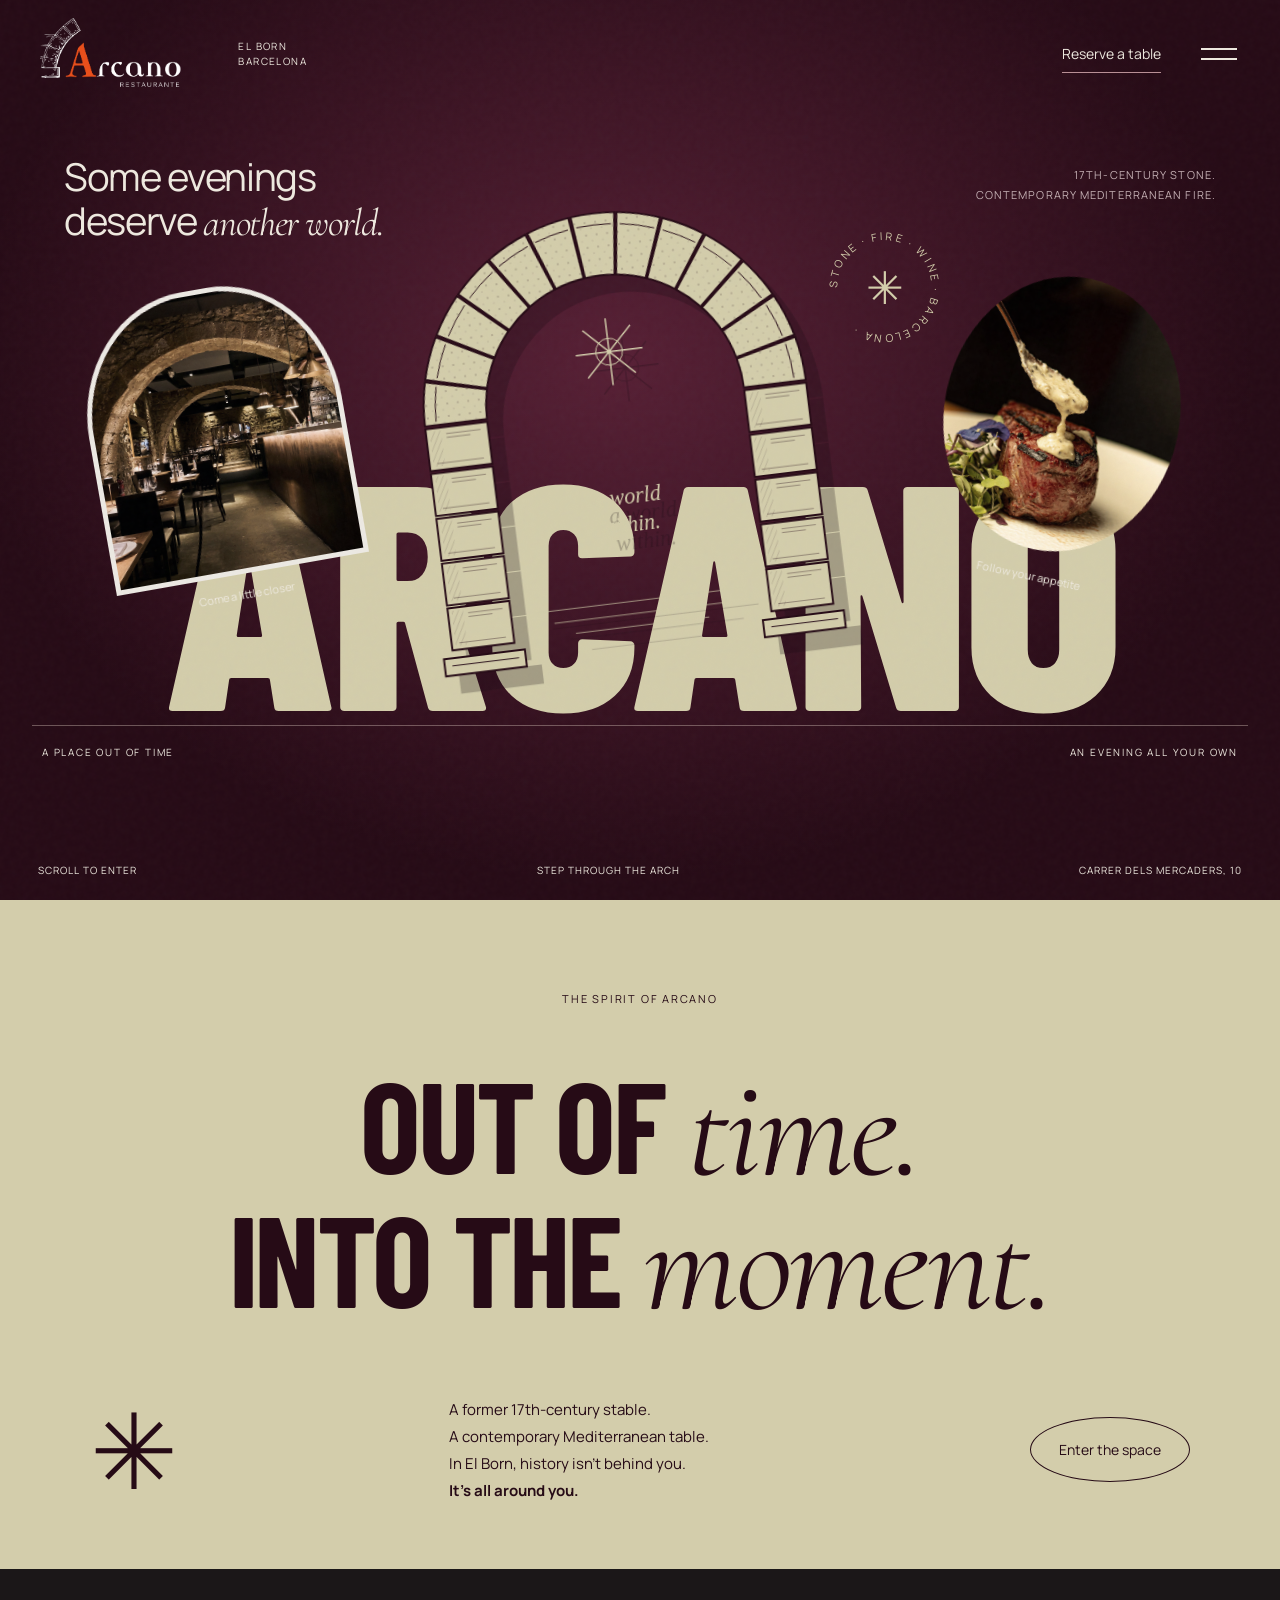
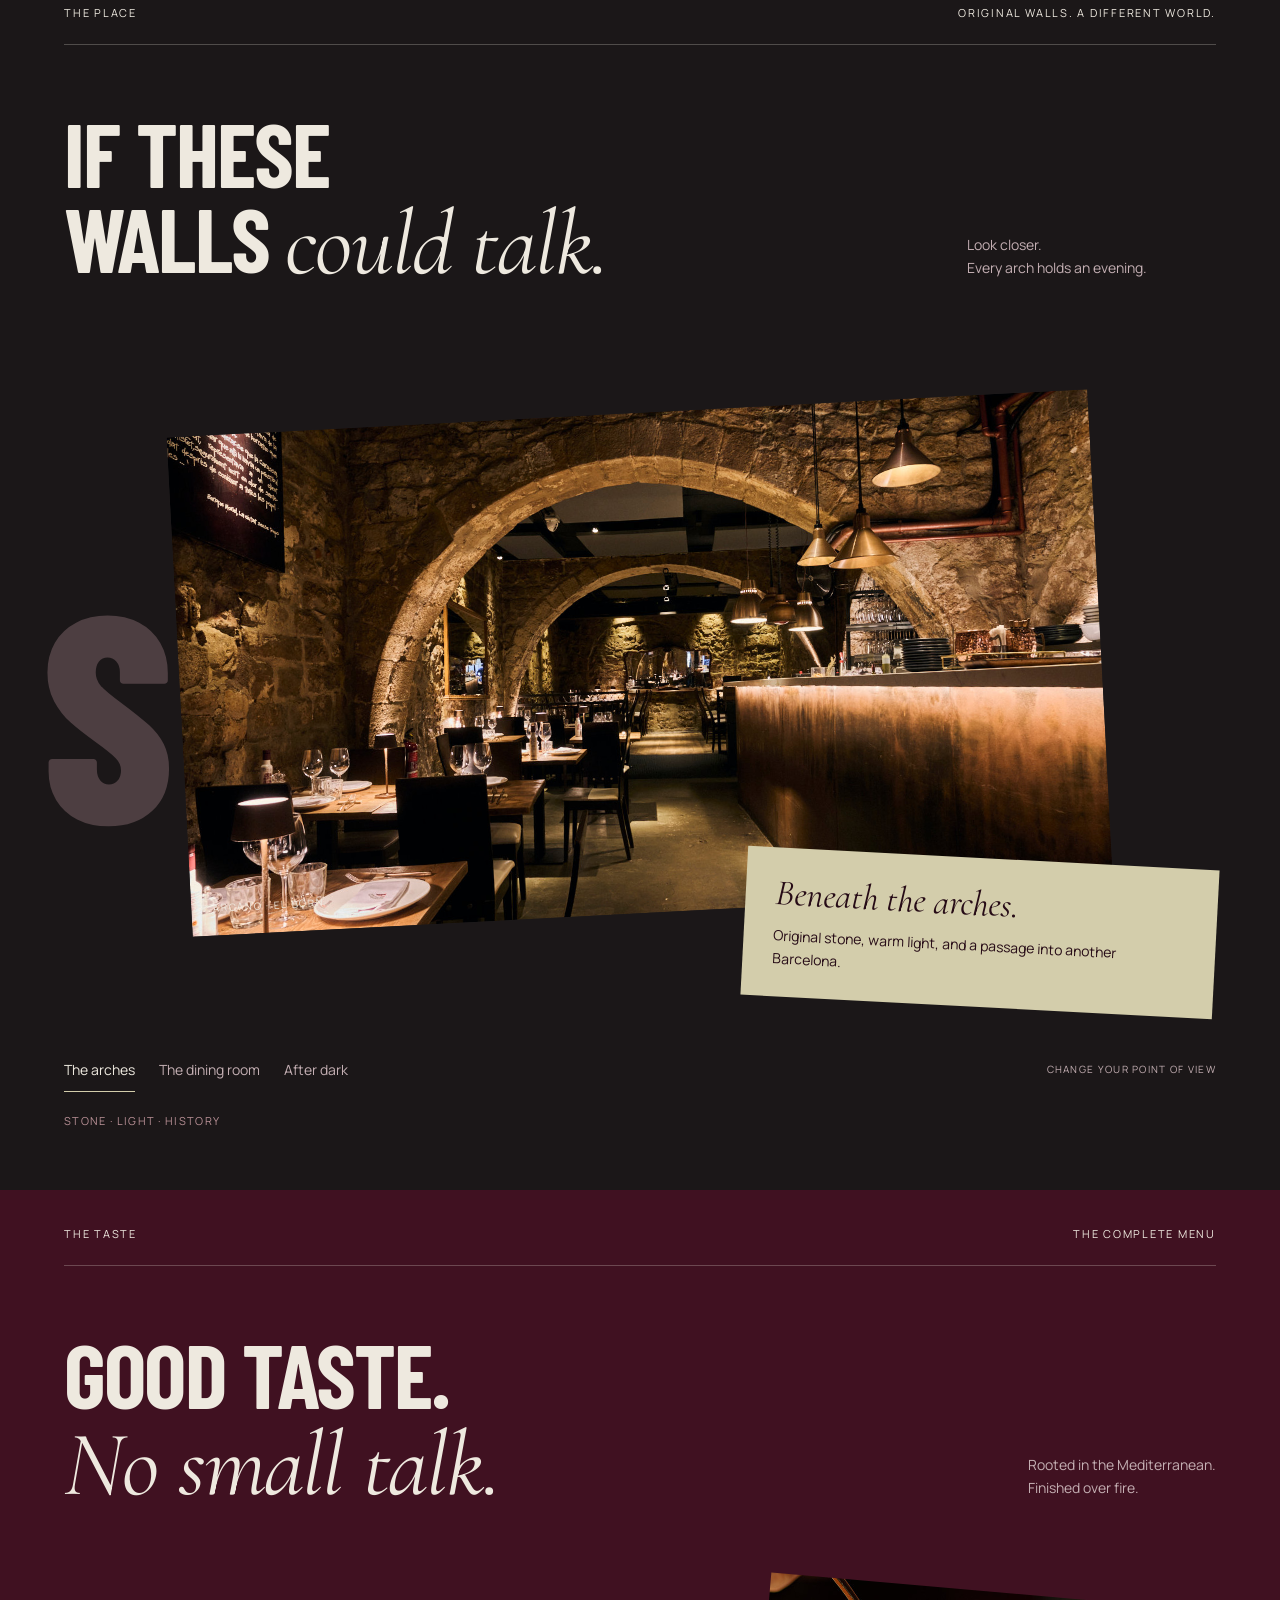
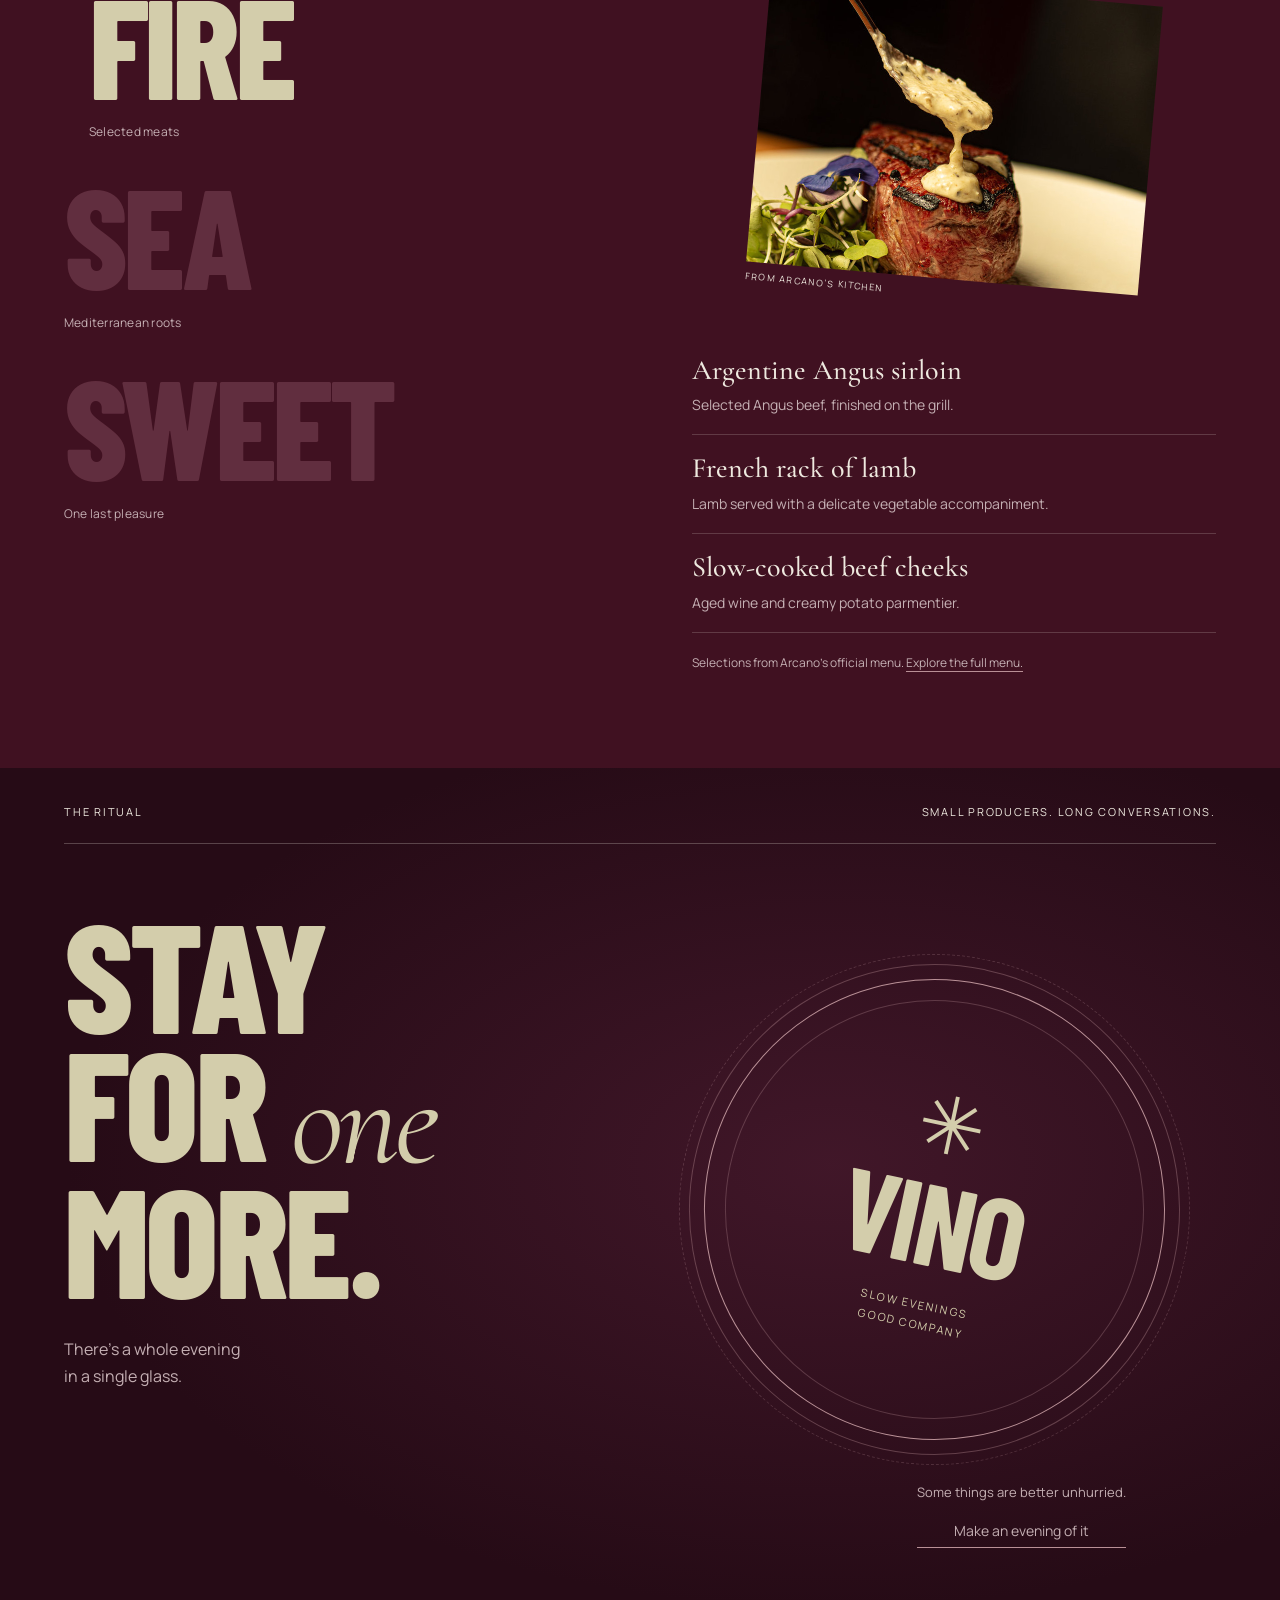
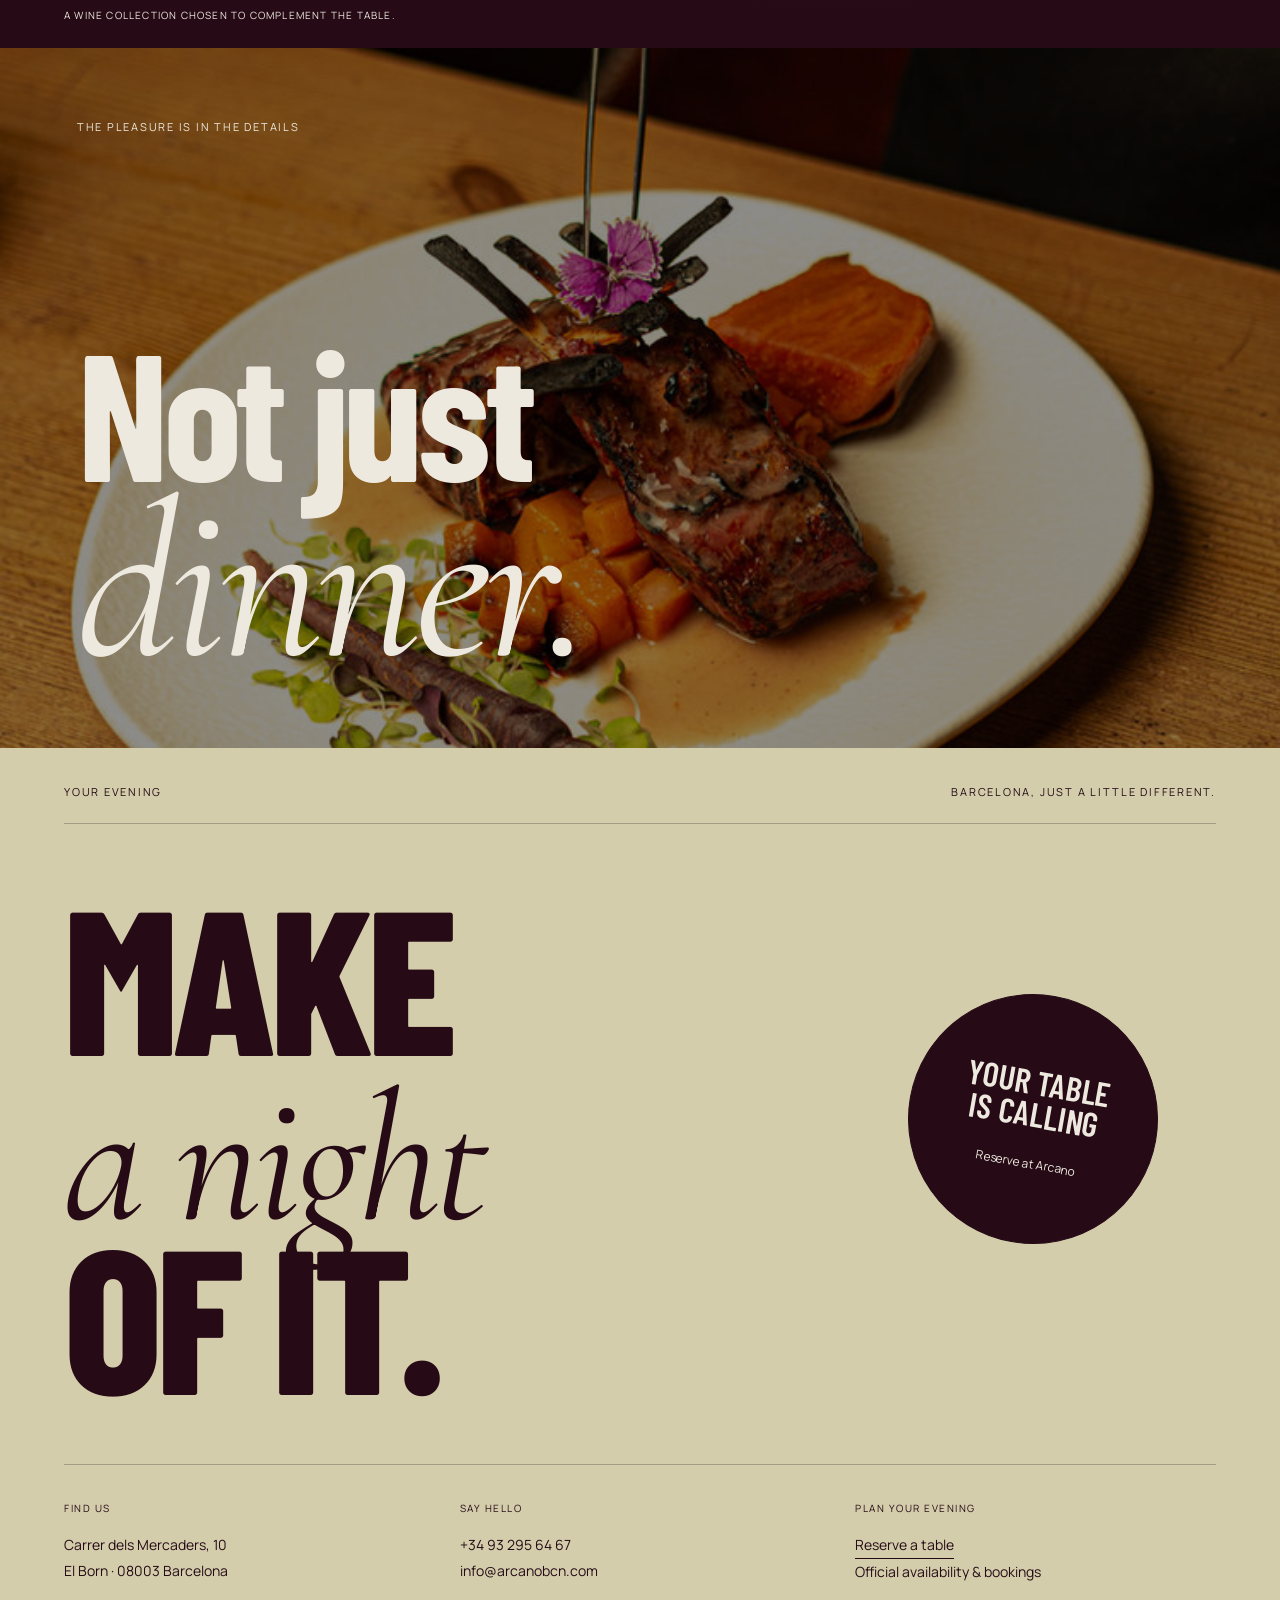
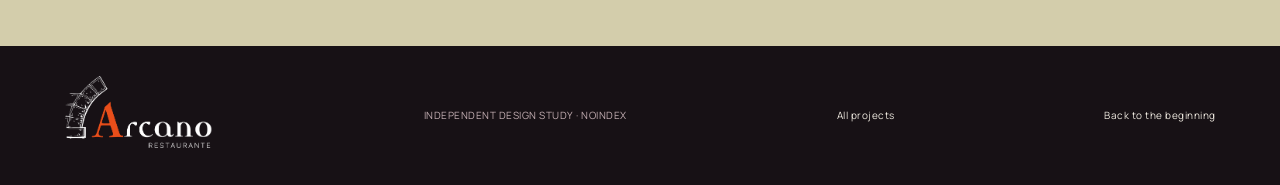
==== commit 7292198d: "Replace 3D glass with engraved architectural collage and wine seal" ====
--- a/projects/arcano/index.html
+++ b/projects/arcano/index.html
@@ -1,9 +1,9 @@
 <!doctype html>
 <html lang="en"><head>
 <meta charset="UTF-8"><meta name="viewport" content="width=device-width, initial-scale=1"><meta name="theme-color" content="#260b16"><meta name="robots" content="noindex, nofollow"><meta name="description" content="Arcano: Mediterranean fire, red wine and seventeenth-century stone in El Born, Barcelona. An independent restaurant design study."><title>Arcano — Out of time. Into the evening.</title>
-<link rel="stylesheet" href="style.css"><script src="../still-forms/vendor/gsap/gsap.min.js" defer></script><script src="../still-forms/vendor/gsap/ScrollTrigger.min.js" defer></script><script src="app.js" defer></script><script type="module" src="glass.js"></script>
+<link rel="stylesheet" href="style.css"><script src="../still-forms/vendor/gsap/gsap.min.js" defer></script><script src="../still-forms/vendor/gsap/ScrollTrigger.min.js" defer></script><script src="app.js" defer></script>
 </head><body>
-<div id="glass-scene" aria-hidden="true"></div><div class="grain" aria-hidden="true"></div>
+<div class="grain" aria-hidden="true"></div>
 <header class="site-header"><a class="brand" href="#home" aria-label="Arcano home"><img src="assets/arcano-logo.png" alt="Arcano Restaurante" width="150" height="75"></a><a class="header-location" href="#visit">EL BORN<br>BARCELONA</a><div class="header-actions"><button class="reserve" data-reserve>Reserve a table</button><button id="nav-toggle" aria-expanded="false" aria-controls="nav-overlay" aria-label="Open navigation"><span></span><span></span></button></div></header>
 <div id="nav-overlay" hidden><nav aria-label="Main navigation"><a href="#story">The feeling<span>Discover Arcano</span></a><a href="#spaces">The place<span>Stone & shadow</span></a><a href="#menu">The taste<span>From the fire</span></a><a href="#wine">The ritual<span>One more glass</span></a><a href="#visit">Your evening<span>Find us in El Born</span></a></nav><span class="nav-foot">MEDITERRANEAN SOUL. MEDIEVAL SPIRIT.</span></div>
 <main>
@@ -11,14 +11,15 @@
 <p class="hero-intro">Some evenings<br>deserve <em>another world.</em></p><span class="hero-meta">17TH-CENTURY STONE.<br>CONTEMPORARY MEDITERRANEAN FIRE.</span>
 <a href="#spaces" class="floating-photo architecture"><img src="assets/arcano-interior.jpg" alt="Explore Arcano’s stone arches"><span>Come a little closer</span></a>
 <a href="#menu" class="floating-photo plate"><img src="assets/arcano-steak.jpg" alt="Discover Arcano’s grilled sirloin"><span>Follow your appetite</span></a>
+<a class="engraved-portal" href="#spaces" aria-label="Step through the arch: explore Arcano’s spaces"><img src="assets/engraved-arch.svg" alt="" width="440" height="550"></a>
 <div class="hero-title"><h1>ARCANO</h1><div class="title-underline"><span>A PLACE OUT OF TIME</span><span>AN EVENING ALL YOUR OWN</span></div></div>
 <div class="hero-stamp" aria-hidden="true"><svg viewBox="0 0 140 140"><defs><path id="stamp-path" d="M70,70 m-53,0 a53,53 0 1,1 106,0 a53,53 0 1,1 -106,0"/></defs><text><textPath href="#stamp-path">STONE · FIRE · WINE · BARCELONA · </textPath></text></svg><span>✳</span></div>
-<div class="hero-bottom"><a href="#story">SCROLL TO ENTER</a><button id="hero-swirl" aria-label="Swirl the wine glass">Give the evening a swirl</button><span>CARRER DELS MERCADERS, 10</span></div>
+<div class="hero-bottom"><a href="#story">SCROLL TO ENTER</a><a href="#spaces">STEP THROUGH THE ARCH</a><span>CARRER DELS MERCADERS, 10</span></div>
 </section>
 <section id="story" class="manifesto"><p class="eyebrow">THE SPIRIT OF ARCANO</p><h2>OUT OF <em>time.</em><br>INTO THE <em>moment.</em></h2><div class="manifesto-bottom"><span class="asterisk" aria-hidden="true">✳</span><p>A former 17th-century stable.<br>A contemporary Mediterranean table.<br>In El Born, history isn’t behind you.<br><strong>It’s all around you.</strong></p><a href="#spaces" class="pill">Enter the space</a></div></section>
 <section id="spaces" class="space-explorer"><div class="chapter-line"><span>THE PLACE</span><span>ORIGINAL WALLS. A DIFFERENT WORLD.</span></div><div class="space-head"><h2>IF THESE<br>WALLS <em>could talk.</em></h2><p>Look closer.<br>Every arch holds an evening.</p></div><div class="space-theatre" id="mood-panel" role="tabpanel" aria-labelledby="mood-intimate" tabindex="0"><span class="theatre-word" aria-hidden="true">STONE</span><div class="space-photo-wrap"><img id="space-photo" src="assets/arcano-interior.jpg" alt="Original stone arches at Arcano" loading="lazy"><span class="photo-corner">ARCANO · EL BORN</span></div><div class="space-caption"><h3 id="mood-title">Beneath the arches.</h3><p id="mood-copy">Original stone, warm light, and a passage into another Barcelona.</p></div></div><div class="space-controls"><div class="mood-tabs" role="tablist" aria-label="Explore Arcano’s spaces"><button role="tab" id="mood-intimate" aria-controls="mood-panel" aria-selected="true" data-mood="intimate">The arches</button><button role="tab" id="mood-gather" aria-controls="mood-panel" aria-selected="false" tabindex="-1" data-mood="gather">The dining room</button><button role="tab" id="mood-late" aria-controls="mood-panel" aria-selected="false" tabindex="-1" data-mood="late">After dark</button></div><span class="explore-hint">CHANGE YOUR POINT OF VIEW</span></div><div class="mood-note"><span id="mood-label">STONE · LIGHT · HISTORY</span></div></section>
 <section id="menu" class="menu-chapter"><div class="chapter-line"><span>THE TASTE</span><a href="https://www.arcanobarcelona.com/en/carta" target="_blank" rel="noopener">THE COMPLETE MENU</a></div><div class="menu-heading"><h2>GOOD TASTE.<br><em>No small talk.</em></h2><p>Rooted in the Mediterranean.<br>Finished over fire.</p></div><div class="menu-theatre"><div class="menu-tabs" role="tablist" aria-label="Explore Arcano’s menu"><button id="tab-taste" role="tab" aria-controls="menu-panel" aria-selected="true" data-menu="taste">FIRE<span>Selected meats</span></button><button id="tab-wine" role="tab" aria-controls="menu-panel" aria-selected="false" tabindex="-1" data-menu="wine">SEA<span>Mediterranean roots</span></button><button id="tab-sweet" role="tab" aria-controls="menu-panel" aria-selected="false" tabindex="-1" data-menu="sweet">SWEET<span>One last pleasure</span></button></div><div class="menu-detail"><div class="menu-photo-frame"><img id="menu-photo" src="assets/arcano-steak.jpg" alt="Arcano’s plated sirloin" loading="lazy"><span>FROM ARCANO’S KITCHEN</span></div><div id="menu-panel" role="tabpanel" aria-labelledby="tab-taste" tabindex="0"></div><p class="menu-source">Selections from Arcano’s official menu. <a href="https://www.arcanobarcelona.com/en/carta" target="_blank" rel="noopener">Explore the full menu.</a></p></div></div></section>
-<section id="wine" class="wine-stage"><div class="chapter-line"><span>THE RITUAL</span><span>SMALL PRODUCERS. LONG CONVERSATIONS.</span></div><div class="wine-type"><h2>STAY<br>FOR <em>one</em><br>MORE.</h2><p>There’s a whole evening<br>in a single glass.</p></div><div class="glass-note"><span id="glass-hint">Move slowly. Let it breathe.</span><button id="swirl" aria-label="Swirl the 3D wine glass">Swirl the glass</button></div><span class="wine-footnote">A WINE COLLECTION CHOSEN TO COMPLEMENT THE TABLE.</span></section>
+<section id="wine" class="wine-stage"><div class="chapter-line"><span>THE RITUAL</span><span>SMALL PRODUCERS. LONG CONVERSATIONS.</span></div><div class="wine-type"><h2>STAY<br>FOR <em>one</em><br>MORE.</h2><p>There’s a whole evening<br>in a single glass.</p></div><div class="wine-print" aria-hidden="true"><span class="wine-print-orbit">✳</span><span class="wine-print-word">VINO</span><span class="wine-print-sub">SLOW EVENINGS<br>GOOD COMPANY</span></div><div class="ritual-note"><span>Some things are better unhurried.</span><button data-reserve>Make an evening of it</button></div><span class="wine-footnote">A WINE COLLECTION CHOSEN TO COMPLEMENT THE TABLE.</span></section>
 <section class="food-interlude"><img src="assets/arcano-lamb.jpg" alt="Arcano’s rack of lamb, plated with care" loading="lazy"><div><span class="eyebrow">THE PLEASURE IS IN THE DETAILS</span><p>Not just<br><em>dinner.</em></p></div></section>
 <section id="visit" class="visit"><div class="chapter-line"><span>YOUR EVENING</span><span>BARCELONA, JUST A LITTLE DIFFERENT.</span></div><div class="visit-title"><h2>MAKE<br><em>a night</em><br>OF IT.</h2><button class="reserve-orbit" data-reserve>YOUR TABLE<br>IS CALLING<span>Reserve at Arcano</span></button></div><div class="visit-details"><div><span>FIND US</span><p>Carrer dels Mercaders, 10<br>El Born · 08003 Barcelona</p></div><div><span>SAY HELLO</span><a href="tel:+34932956467">+34 93 295 64 67</a><a href="mailto:info@arcanobcn.com">info@arcanobcn.com</a></div><div><span>PLAN YOUR EVENING</span><button data-reserve>Reserve a table</button><a href="https://www.arcanobarcelona.com/en/reservas" target="_blank" rel="noopener">Official availability & bookings</a></div></div></section>
 </main><footer><a href="#home" class="footer-logo"><img src="assets/arcano-logo.png" alt="Arcano Restaurante" width="180" height="90" loading="lazy"></a><span>INDEPENDENT DESIGN STUDY · NOINDEX</span><a href="../../index.html">All projects</a><a href="#home">Back to the beginning</a></footer>
--- a/projects/arcano/style.css
+++ b/projects/arcano/style.css
@@ -1,8 +1,23 @@
 @import url('../../shared/css/reset.css');
 @import url('https://fonts.googleapis.com/css2?family=Barlow+Condensed:wght@600;700;800&family=Cormorant+Garamond:ital,wght@0,400;0,500;1,400;1,500&family=Manrope:wght@400;500;600&display=swap');
-:root{--ink:#260b16;--paper:#eee9df;--acid:#d3cdab;--pink:#b99096;--muted:#c4afb3;color-scheme:dark;scroll-behavior:smooth;scroll-padding-top:30px}*{box-sizing:border-box}body{margin:0;background:var(--ink);color:var(--paper);font:16px/1.65 'Manrope',sans-serif}a{color:inherit;text-decoration:none}button,input,select{font:inherit}button{cursor:pointer;color:inherit}a,button,input,select{outline-offset:6px}a:focus-visible,button:focus-visible,input:focus-visible,select:focus-visible{outline:2px solid var(--acid)}::selection{background:var(--acid);color:var(--ink)}h1,h2,h3,p{margin:0}h1,h2{font-weight:700}em{font-family:'Cormorant Garamond',Georgia,serif;font-weight:400}#glass-scene{position:fixed;inset:0;pointer-events:none;z-index:2;opacity:1;transition:opacity .2s}#glass-scene canvas{display:block;width:100%;height:100%}.grain{position:fixed;inset:0;z-index:10;pointer-events:none;opacity:.025;background-image:url("data:image/svg+xml,%3Csvg viewBox='0 0 180 180' xmlns='http://www.w3.org/2000/svg'%3E%3Cfilter id='n'%3E%3CfeTurbulence type='fractalNoise' baseFrequency='.8' numOctaves='3' stitchTiles='stitch'/%3E%3C/filter%3E%3Cpath fill='%23fff' filter='url(%23n)' d='M0 0h180v180H0z'/%3E%3C/svg%3E")}.site-header{position:absolute;inset:0 3% auto;z-index:8;display:flex;justify-content:space-between;align-items:center;padding:18px 0;gap:30px}.brand img{display:block;width:145px;height:72px;object-fit:contain}.header-location{font-size:10px;letter-spacing:.14em;line-height:1.5;margin-right:auto;margin-left:25px}.header-actions{display:flex;align-items:center;gap:35px}.reserve{border:0;background:none;border-bottom:1px solid var(--pink);padding:7px 0;font-size:14px}.reserve:hover{color:var(--acid)}#nav-toggle{background:none;border:0;width:46px;height:38px;display:flex;flex-direction:column;justify-content:center;gap:8px;padding:5px}#nav-toggle span{height:2px;background:var(--paper);width:100%;transition:transform .3s}#nav-toggle[aria-expanded=true] span:first-child{transform:translateY(5px) rotate(45deg)}#nav-toggle[aria-expanded=true] span:last-child{transform:translateY(-5px) rotate(-45deg)}#nav-overlay{position:fixed;inset:0;z-index:7;background:#171115;padding:125px 8% 35px;overflow:auto}#nav-overlay[hidden]{display:none}#nav-overlay nav{display:grid}#nav-overlay nav a{font:700 clamp(42px,7vw,100px)/1.15 'Barlow Condensed',sans-serif;text-transform:uppercase;border-bottom:1px solid #eee9df25;display:flex;align-items:center;justify-content:space-between;gap:30px}#nav-overlay nav a:hover{color:var(--pink)}#nav-overlay nav a span{font:13px 'Manrope',sans-serif;text-transform:none;letter-spacing:0;color:var(--muted)}.nav-foot{display:block;margin-top:30px;font-size:11px;letter-spacing:.16em}body.nav-open{overflow:hidden}.nav-open .site-header{position:fixed}
-.hero{height:max(780px,100svh);position:relative;overflow:hidden;background:radial-gradient(ellipse at 48% 40%,#572035,#260b16 68%);isolation:isolate}.hero-intro{position:absolute;top:155px;left:5%;font-size:clamp(25px,3vw,43px);line-height:1.15;letter-spacing:-.035em}.hero-meta{position:absolute;top:165px;right:5%;font-size:11px;line-height:1.8;letter-spacing:.1em;color:var(--muted);text-align:right}.hero-title{position:absolute;inset:auto 2.5% 140px;z-index:1}.hero h1{font:800 25vw/.75 'Barlow Condensed',Impact,sans-serif;letter-spacing:-.025em;text-align:center;color:var(--acid);transform:scaleX(1.06)}.title-underline{display:flex;justify-content:space-between;border-top:1px solid #c8b3ad70;padding:18px 10px 0;margin-top:22px;font-size:10px;letter-spacing:.18em}.floating-photo{position:absolute;display:block;z-index:3;transition:filter .3s;will-change:transform}.floating-photo img{width:100%;height:100%;object-fit:cover;display:block}.floating-photo span{position:absolute;bottom:-30px;left:0;width:100%;font-size:11px;text-align:center;color:var(--paper)}.architecture{top:32%;left:7%;width:20%;height:32%;transform:rotate(-10deg);clip-path:none}.architecture img{border-radius:45% 45% 0 0;border:5px solid var(--paper);filter:saturate(.65)}.plate{right:7%;top:30%;width:20%;height:32%;transform:rotate(12deg)}.plate img{clip-path:ellipse(46% 48%);filter:saturate(.75)}.floating-photo:hover{filter:brightness(1.2)}.hero-stamp{position:absolute;right:25%;top:22%;width:125px;height:125px;z-index:3;color:var(--acid)}.hero-stamp svg{width:100%;height:100%;fill:currentColor;font:12px 'Manrope',sans-serif;letter-spacing:3px;animation:orbit 30s linear infinite}.hero-stamp>span{position:absolute;inset:0;display:grid;place-items:center;font-size:45px}.hero-bottom{position:absolute;bottom:22px;left:3%;right:3%;display:flex;justify-content:space-between;align-items:center;font-size:10px;letter-spacing:.1em;z-index:3}.hero-bottom button{background:none;border:0;border-bottom:1px solid var(--pink);font-size:12px;padding:0 0 3px}.eyebrow,.chapter-line{font-size:11px;letter-spacing:.16em}.chapter-line{display:flex;justify-content:space-between;gap:25px;align-items:center;padding-bottom:22px;border-bottom:1px solid #eee9df40}.manifesto{position:relative;z-index:3;background:var(--acid);color:var(--ink);padding:90px 5% 65px}.manifesto .eyebrow{text-align:center;margin-bottom:55px}.manifesto h2{font:700 clamp(60px,10vw,155px)/.95 'Barlow Condensed',Impact,sans-serif;letter-spacing:-.025em;text-align:center}.manifesto h2 em{font-size:1.1em;text-transform:none}.manifesto-bottom{display:grid;grid-template-columns:1fr 1.2fr 1fr;align-items:center;gap:40px;margin:65px auto 0;max-width:1100px}.asterisk{font-size:105px;line-height:1}.manifesto-bottom p{font-size:15px;line-height:1.8}.pill{border:1px solid currentColor;padding:20px 28px;border-radius:50%;text-align:center;justify-self:end;font-size:14px;transition:background .3s,color .3s}.pill:hover{background:var(--ink);color:var(--paper)}.space-explorer{position:relative;z-index:3;background:#1b1718;padding:35px 5% 60px}.space-head{display:flex;justify-content:space-between;align-items:end;margin:65px 0}.space-head h2,.menu-heading h2{font:700 clamp(55px,7vw,105px)/.95 'Barlow Condensed',Impact,sans-serif;letter-spacing:-.02em}.space-head h2 em,.menu-heading h2 em{font-size:1.03em}.space-head p{font-size:14px;color:var(--muted);margin-right:6%;margin-bottom:8px}.space-theatre{position:relative;padding:60px 10% 115px}.theatre-word{position:absolute;left:-2%;top:35%;font:800 23vw/.8 'Barlow Condensed',Impact,sans-serif;color:#4d3e41;letter-spacing:.025em;z-index:0}.space-photo-wrap{position:relative;z-index:1;overflow:hidden;transform:rotate(-3deg)}.space-photo-wrap img{display:block;width:100%;height:500px;object-fit:cover}.photo-corner{position:absolute;left:22px;bottom:20px;font-size:10px;letter-spacing:.17em}.space-caption{position:absolute;bottom:20px;right:0;width:41%;padding:26px 30px;background:var(--acid);color:var(--ink);z-index:2;transform:rotate(3deg)}.space-caption h3{font:italic 36px/1.1 'Cormorant Garamond',serif;margin-bottom:10px}.space-caption p{font-size:14px;line-height:1.7}.space-controls{display:flex;justify-content:space-between;align-items:center;gap:30px;margin-top:20px}.mood-tabs{display:flex;gap:24px}.mood-tabs button{background:none;border:0;border-bottom:1px solid transparent;padding:10px 0;color:var(--muted);font-size:14px}.mood-tabs [aria-selected=true]{border-color:var(--acid);color:var(--paper)}.explore-hint{font-size:10px;color:var(--muted);letter-spacing:.13em}.mood-note{margin-top:20px;font-size:11px;letter-spacing:.12em;color:var(--pink)}.menu-chapter{position:relative;z-index:3;background:#401121;padding:35px 5% 95px}.menu-heading{display:flex;justify-content:space-between;align-items:end;gap:30px;margin:65px 0}.menu-heading p{font-size:14px;color:var(--muted);margin-bottom:10px}.menu-theatre{display:grid;grid-template-columns:1fr 1fr;gap:9%}.menu-tabs{display:flex;flex-direction:column;align-items:start;justify-content:start}.menu-tabs button{background:none;border:0;padding:10px 0 24px;font:800 clamp(80px,11vw,170px)/.85 'Barlow Condensed',Impact,sans-serif;letter-spacing:-.035em;text-align:left;color:#a46a7c55;transition:color .3s,transform .5s}.menu-tabs button span{display:block;font:12px 'Manrope',sans-serif;letter-spacing:.02em;margin-top:20px;color:var(--muted)}.menu-tabs button[aria-selected=true]{color:var(--acid);transform:translateX(25px)}.menu-tabs button:hover{color:var(--paper)}.menu-detail{padding-top:15px}.menu-photo-frame{position:relative;width:75%;margin:0 auto 35px;transform:rotate(5deg)}.menu-photo-frame img{display:block;width:100%;height:290px;object-fit:cover}.menu-photo-frame>span{display:block;padding-top:8px;font-size:9px;letter-spacing:.15em}.menu-row{padding:18px 0;border-bottom:1px solid #eee9df30}.menu-row h3{font:500 28px/1.1 'Cormorant Garamond',serif;margin-bottom:8px}.menu-row p{font-size:14px;color:var(--muted)}.menu-row span{display:none}.menu-source{font-size:12px;color:var(--muted);margin-top:20px}.menu-source a{border-bottom:1px solid var(--pink)}.wine-stage{position:relative;min-height:880px;padding:35px 5% 50px;background:radial-gradient(ellipse at 65% 45%,#58213988,transparent 65%)}.wine-stage .chapter-line{position:relative;z-index:3}.wine-type{position:relative;z-index:1;margin-top:65px}.wine-type h2{font:800 clamp(100px,12vw,180px)/.83 'Barlow Condensed',Impact,sans-serif;letter-spacing:-.03em;color:var(--acid)}.wine-type h2 em{font-size:.85em}.wine-type p{font-size:16px;margin-top:35px;color:var(--muted)}.glass-note{position:absolute;bottom:100px;right:12%;z-index:3;display:grid;gap:10px;font-size:13px;text-align:center;color:var(--muted)}.glass-note button{background:none;border:0;border-bottom:1px solid var(--pink);padding:5px 0;font-size:14px}.wine-footnote{position:absolute;bottom:25px;left:5%;font-size:10px;letter-spacing:.12em}.food-interlude{position:relative;z-index:3;height:700px;overflow:hidden;background:#171314}.food-interlude>img{width:100%;height:100%;object-fit:cover;filter:brightness(.55)}.food-interlude>div{position:absolute;inset:10% 6%;display:flex;flex-direction:column;justify-content:space-between}.food-interlude p{font:700 clamp(90px,14vw,220px)/.85 'Barlow Condensed',Impact,sans-serif;letter-spacing:-.035em}.food-interlude p em{font-size:1.25em}.visit{position:relative;z-index:3;background:var(--acid);color:var(--ink);padding:35px 5% 60px}.visit .chapter-line{border-color:#260b1640}.visit-title{position:relative;margin:70px 0}.visit-title h2{font:800 clamp(105px,16vw,250px)/.79 'Barlow Condensed',Impact,sans-serif;letter-spacing:-.03em}.visit-title h2 em{font-size:.9em;font-weight:400}.reserve-orbit{position:absolute;right:5%;top:20%;width:250px;height:250px;border-radius:50%;border:1px solid var(--ink);background:var(--ink);color:var(--paper);font:600 34px/.95 'Barlow Condensed',sans-serif;transform:rotate(10deg);transition:transform .5s,background .3s}.reserve-orbit span{display:block;font:12px 'Manrope',sans-serif;margin-top:25px}.reserve-orbit:hover{transform:rotate(-8deg) scale(1.05);background:#54182b}.visit-details{display:grid;grid-template-columns:1fr 1fr 1fr;gap:35px;border-top:1px solid #260b1640;padding-top:35px}.visit-details>div{display:flex;flex-direction:column;align-items:start}.visit-details span{font-size:10px;letter-spacing:.15em;margin-bottom:15px}.visit-details p,.visit-details a,.visit-details button{font-size:14px;line-height:1.9}.visit-details button{background:none;border:0;padding:0;border-bottom:1px solid var(--ink)}footer{position:relative;z-index:3;background:#171115;padding:30px 5%;display:flex;justify-content:space-between;align-items:center;gap:30px;font-size:10px;letter-spacing:.05em}footer span{color:var(--muted)}.footer-logo img{width:150px;height:75px;object-fit:contain}dialog{border:1px solid #8f6471;background:#28111c;color:var(--paper);width:min(92vw,540px);padding:45px;margin:auto;max-height:90svh;overflow:auto;z-index:20}dialog::backdrop{background:#10070de8;backdrop-filter:blur(10px)}dialog form{display:flex;flex-direction:column;gap:14px}dialog h2{font:400 50px/.95 'Cormorant Garamond',serif;margin:10px 0}.demo-note{font-size:13px;line-height:1.8;color:var(--muted)}.close-dialog{position:absolute;top:8px;right:16px;background:none;border:0;font-size:28px}dialog label{font-size:13px}dialog input,dialog select{background:#190c14;border:1px solid #8f6471;padding:12px;color:var(--paper);width:100%;font-size:14px}.form-row{display:grid;grid-template-columns:1fr 1fr;gap:16px}.form-row label{display:block;margin-bottom:8px}.solid{background:var(--acid);color:var(--ink);border:0;padding:14px 20px;font-size:14px}#booking-status{font-size:14px;color:var(--paper)}.booking-link{display:block;margin-top:15px;padding:12px;border:1px solid var(--pink);text-align:center}@keyframes orbit{to{transform:rotate(360deg)}}
+:root{--ink:#260b16;--paper:#eee9df;--acid:#d3cdab;--pink:#b99096;--muted:#c4afb3;color-scheme:dark;scroll-behavior:smooth;scroll-padding-top:30px}*{box-sizing:border-box}body{margin:0;background:var(--ink);color:var(--paper);font:16px/1.65 'Manrope',sans-serif}a{color:inherit;text-decoration:none}button,input,select{font:inherit}button{cursor:pointer;color:inherit}a,button,input,select{outline-offset:6px}a:focus-visible,button:focus-visible,input:focus-visible,select:focus-visible{outline:2px solid var(--acid)}::selection{background:var(--acid);color:var(--ink)}h1,h2,h3,p{margin:0}h1,h2{font-weight:700}em{font-family:'Cormorant Garamond',Georgia,serif;font-weight:400}.grain{position:fixed;inset:0;z-index:10;pointer-events:none;opacity:.025;background-image:url("data:image/svg+xml,%3Csvg viewBox='0 0 180 180' xmlns='http://www.w3.org/2000/svg'%3E%3Cfilter id='n'%3E%3CfeTurbulence type='fractalNoise' baseFrequency='.8' numOctaves='3' stitchTiles='stitch'/%3E%3C/filter%3E%3Cpath fill='%23fff' filter='url(%23n)' d='M0 0h180v180H0z'/%3E%3C/svg%3E")}.site-header{position:absolute;inset:0 3% auto;z-index:8;display:flex;justify-content:space-between;align-items:center;padding:18px 0;gap:30px}.brand img{display:block;width:145px;height:72px;object-fit:contain}.header-location{font-size:10px;letter-spacing:.14em;line-height:1.5;margin-right:auto;margin-left:25px}.header-actions{display:flex;align-items:center;gap:35px}.reserve{border:0;background:none;border-bottom:1px solid var(--pink);padding:7px 0;font-size:14px}.reserve:hover{color:var(--acid)}#nav-toggle{background:none;border:0;width:46px;height:38px;display:flex;flex-direction:column;justify-content:center;gap:8px;padding:5px}#nav-toggle span{height:2px;background:var(--paper);width:100%;transition:transform .3s}#nav-toggle[aria-expanded=true] span:first-child{transform:translateY(5px) rotate(45deg)}#nav-toggle[aria-expanded=true] span:last-child{transform:translateY(-5px) rotate(-45deg)}#nav-overlay{position:fixed;inset:0;z-index:7;background:#171115;padding:125px 8% 35px;overflow:auto}#nav-overlay[hidden]{display:none}#nav-overlay nav{display:grid}#nav-overlay nav a{font:700 clamp(42px,7vw,100px)/1.15 'Barlow Condensed',sans-serif;text-transform:uppercase;border-bottom:1px solid #eee9df25;display:flex;align-items:center;justify-content:space-between;gap:30px}#nav-overlay nav a:hover{color:var(--pink)}#nav-overlay nav a span{font:13px 'Manrope',sans-serif;text-transform:none;letter-spacing:0;color:var(--muted)}.nav-foot{display:block;margin-top:30px;font-size:11px;letter-spacing:.16em}body.nav-open{overflow:hidden}.nav-open .site-header{position:fixed}
+.hero{height:max(780px,100svh);position:relative;overflow:hidden;background:radial-gradient(ellipse at 48% 40%,#572035,#260b16 68%);isolation:isolate}.hero-intro{position:absolute;top:155px;left:5%;font-size:clamp(25px,3vw,43px);line-height:1.15;letter-spacing:-.035em}.hero-meta{position:absolute;top:165px;right:5%;font-size:11px;line-height:1.8;letter-spacing:.1em;color:var(--muted);text-align:right}.hero-title{position:absolute;inset:auto 2.5% 140px;z-index:1}.hero h1{font:800 25vw/.75 'Barlow Condensed',Impact,sans-serif;letter-spacing:-.025em;text-align:center;color:var(--acid);transform:scaleX(1.06)}.title-underline{display:flex;justify-content:space-between;border-top:1px solid #c8b3ad70;padding:18px 10px 0;margin-top:22px;font-size:10px;letter-spacing:.18em}.floating-photo{position:absolute;display:block;z-index:3;transition:filter .3s;will-change:transform}.floating-photo img{width:100%;height:100%;object-fit:cover;display:block}.floating-photo span{position:absolute;bottom:-30px;left:0;width:100%;font-size:11px;text-align:center;color:var(--paper)}.architecture{top:32%;left:7%;width:20%;height:32%;transform:rotate(-10deg);clip-path:none}.architecture img{border-radius:45% 45% 0 0;border:5px solid var(--paper);filter:saturate(.65)}.plate{right:7%;top:30%;width:20%;height:32%;transform:rotate(12deg)}.plate img{clip-path:ellipse(46% 48%);filter:saturate(.75)}.floating-photo:hover{filter:brightness(1.2)}.hero-stamp{position:absolute;right:25%;top:22%;width:125px;height:125px;z-index:3;color:var(--acid)}.hero-stamp svg{width:100%;height:100%;fill:currentColor;font:12px 'Manrope',sans-serif;letter-spacing:3px;animation:orbit 30s linear infinite}.hero-stamp>span{position:absolute;inset:0;display:grid;place-items:center;font-size:45px}.hero-bottom{position:absolute;bottom:22px;left:3%;right:3%;display:flex;justify-content:space-between;align-items:center;font-size:10px;letter-spacing:.1em;z-index:3}.hero-bottom button{background:none;border:0;border-bottom:1px solid var(--pink);font-size:12px;padding:0 0 3px}.eyebrow,.chapter-line{font-size:11px;letter-spacing:.16em}.chapter-line{display:flex;justify-content:space-between;gap:25px;align-items:center;padding-bottom:22px;border-bottom:1px solid #eee9df40}.manifesto{position:relative;z-index:3;background:var(--acid);color:var(--ink);padding:90px 5% 65px}.manifesto .eyebrow{text-align:center;margin-bottom:55px}.manifesto h2{font:700 clamp(60px,10vw,155px)/.95 'Barlow Condensed',Impact,sans-serif;letter-spacing:-.025em;text-align:center}.manifesto h2 em{font-size:1.1em;text-transform:none}.manifesto-bottom{display:grid;grid-template-columns:1fr 1.2fr 1fr;align-items:center;gap:40px;margin:65px auto 0;max-width:1100px}.asterisk{font-size:105px;line-height:1}.manifesto-bottom p{font-size:15px;line-height:1.8}.pill{border:1px solid currentColor;padding:20px 28px;border-radius:50%;text-align:center;justify-self:end;font-size:14px;transition:background .3s,color .3s}.pill:hover{background:var(--ink);color:var(--paper)}.space-explorer{position:relative;z-index:3;background:#1b1718;padding:35px 5% 60px}.space-head{display:flex;justify-content:space-between;align-items:end;margin:65px 0}.space-head h2,.menu-heading h2{font:700 clamp(55px,7vw,105px)/.95 'Barlow Condensed',Impact,sans-serif;letter-spacing:-.02em}.space-head h2 em,.menu-heading h2 em{font-size:1.03em}.space-head p{font-size:14px;color:var(--muted);margin-right:6%;margin-bottom:8px}.space-theatre{position:relative;padding:60px 10% 115px}.theatre-word{position:absolute;left:-2%;top:35%;font:800 23vw/.8 'Barlow Condensed',Impact,sans-serif;color:#4d3e41;letter-spacing:.025em;z-index:0}.space-photo-wrap{position:relative;z-index:1;overflow:hidden;transform:rotate(-3deg)}.space-photo-wrap img{display:block;width:100%;height:500px;object-fit:cover}.photo-corner{position:absolute;left:22px;bottom:20px;font-size:10px;letter-spacing:.17em}.space-caption{position:absolute;bottom:20px;right:0;width:41%;padding:26px 30px;background:var(--acid);color:var(--ink);z-index:2;transform:rotate(3deg)}.space-caption h3{font:italic 36px/1.1 'Cormorant Garamond',serif;margin-bottom:10px}.space-caption p{font-size:14px;line-height:1.7}.space-controls{display:flex;justify-content:space-between;align-items:center;gap:30px;margin-top:20px}.mood-tabs{display:flex;gap:24px}.mood-tabs button{background:none;border:0;border-bottom:1px solid transparent;padding:10px 0;color:var(--muted);font-size:14px}.mood-tabs [aria-selected=true]{border-color:var(--acid);color:var(--paper)}.explore-hint{font-size:10px;color:var(--muted);letter-spacing:.13em}.mood-note{margin-top:20px;font-size:11px;letter-spacing:.12em;color:var(--pink)}.menu-chapter{position:relative;z-index:3;background:#401121;padding:35px 5% 95px}.menu-heading{display:flex;justify-content:space-between;align-items:end;gap:30px;margin:65px 0}.menu-heading p{font-size:14px;color:var(--muted);margin-bottom:10px}.menu-theatre{display:grid;grid-template-columns:1fr 1fr;gap:9%}.menu-tabs{display:flex;flex-direction:column;align-items:start;justify-content:start}.menu-tabs button{background:none;border:0;padding:10px 0 24px;font:800 clamp(80px,11vw,170px)/.85 'Barlow Condensed',Impact,sans-serif;letter-spacing:-.035em;text-align:left;color:#a46a7c55;transition:color .3s,transform .5s}.menu-tabs button span{display:block;font:12px 'Manrope',sans-serif;letter-spacing:.02em;margin-top:20px;color:var(--muted)}.menu-tabs button[aria-selected=true]{color:var(--acid);transform:translateX(25px)}.menu-tabs button:hover{color:var(--paper)}.menu-detail{padding-top:15px}.menu-photo-frame{position:relative;width:75%;margin:0 auto 35px;transform:rotate(5deg)}.menu-photo-frame img{display:block;width:100%;height:290px;object-fit:cover}.menu-photo-frame>span{display:block;padding-top:8px;font-size:9px;letter-spacing:.15em}.menu-row{padding:18px 0;border-bottom:1px solid #eee9df30}.menu-row h3{font:500 28px/1.1 'Cormorant Garamond',serif;margin-bottom:8px}.menu-row p{font-size:14px;color:var(--muted)}.menu-row span{display:none}.menu-source{font-size:12px;color:var(--muted);margin-top:20px}.menu-source a{border-bottom:1px solid var(--pink)}.wine-stage{position:relative;min-height:880px;padding:35px 5% 50px;background:radial-gradient(ellipse at 65% 45%,#58213988,transparent 65%)}.wine-stage .chapter-line{position:relative;z-index:3}.wine-type{position:relative;z-index:1;margin-top:65px}.wine-type h2{font:800 clamp(100px,12vw,180px)/.83 'Barlow Condensed',Impact,sans-serif;letter-spacing:-.03em;color:var(--acid)}.wine-type h2 em{font-size:.85em}.wine-type p{font-size:16px;margin-top:35px;color:var(--muted)}.ritual-note{position:absolute;bottom:100px;right:12%;z-index:3;display:grid;gap:10px;font-size:13px;text-align:center;color:var(--muted)}.ritual-note button{background:none;border:0;border-bottom:1px solid var(--pink);padding:5px 0;font-size:14px}.wine-footnote{position:absolute;bottom:25px;left:5%;font-size:10px;letter-spacing:.12em}.food-interlude{position:relative;z-index:3;height:700px;overflow:hidden;background:#171314}.food-interlude>img{width:100%;height:100%;object-fit:cover;filter:brightness(.55)}.food-interlude>div{position:absolute;inset:10% 6%;display:flex;flex-direction:column;justify-content:space-between}.food-interlude p{font:700 clamp(90px,14vw,220px)/.85 'Barlow Condensed',Impact,sans-serif;letter-spacing:-.035em}.food-interlude p em{font-size:1.25em}.visit{position:relative;z-index:3;background:var(--acid);color:var(--ink);padding:35px 5% 60px}.visit .chapter-line{border-color:#260b1640}.visit-title{position:relative;margin:70px 0}.visit-title h2{font:800 clamp(105px,16vw,250px)/.79 'Barlow Condensed',Impact,sans-serif;letter-spacing:-.03em}.visit-title h2 em{font-size:.9em;font-weight:400}.reserve-orbit{position:absolute;right:5%;top:20%;width:250px;height:250px;border-radius:50%;border:1px solid var(--ink);background:var(--ink);color:var(--paper);font:600 34px/.95 'Barlow Condensed',sans-serif;transform:rotate(10deg);transition:transform .5s,background .3s}.reserve-orbit span{display:block;font:12px 'Manrope',sans-serif;margin-top:25px}.reserve-orbit:hover{transform:rotate(-8deg) scale(1.05);background:#54182b}.visit-details{display:grid;grid-template-columns:1fr 1fr 1fr;gap:35px;border-top:1px solid #260b1640;padding-top:35px}.visit-details>div{display:flex;flex-direction:column;align-items:start}.visit-details span{font-size:10px;letter-spacing:.15em;margin-bottom:15px}.visit-details p,.visit-details a,.visit-details button{font-size:14px;line-height:1.9}.visit-details button{background:none;border:0;padding:0;border-bottom:1px solid var(--ink)}footer{position:relative;z-index:3;background:#171115;padding:30px 5%;display:flex;justify-content:space-between;align-items:center;gap:30px;font-size:10px;letter-spacing:.05em}footer span{color:var(--muted)}.footer-logo img{width:150px;height:75px;object-fit:contain}dialog{border:1px solid #8f6471;background:#28111c;color:var(--paper);width:min(92vw,540px);padding:45px;margin:auto;max-height:90svh;overflow:auto;z-index:20}dialog::backdrop{background:#10070de8;backdrop-filter:blur(10px)}dialog form{display:flex;flex-direction:column;gap:14px}dialog h2{font:400 50px/.95 'Cormorant Garamond',serif;margin:10px 0}.demo-note{font-size:13px;line-height:1.8;color:var(--muted)}.close-dialog{position:absolute;top:8px;right:16px;background:none;border:0;font-size:28px}dialog label{font-size:13px}dialog input,dialog select{background:#190c14;border:1px solid #8f6471;padding:12px;color:var(--paper);width:100%;font-size:14px}.form-row{display:grid;grid-template-columns:1fr 1fr;gap:16px}.form-row label{display:block;margin-bottom:8px}.solid{background:var(--acid);color:var(--ink);border:0;padding:14px 20px;font-size:14px}#booking-status{font-size:14px;color:var(--paper)}.booking-link{display:block;margin-top:15px;padding:12px;border:1px solid var(--pink);text-align:center}@keyframes orbit{to{transform:rotate(360deg)}}
 @media(min-width:1600px){.hero{max-height:1100px}.hero h1{font-size:390px}.hero-title{left:calc(50% - 750px);right:calc(50% - 750px)}}
 @media(max-width:900px){.hero{height:850px}.hero-intro{top:140px}.architecture{top:34%;width:23%;left:4%;height:30%}.plate{width:24%;right:4%;top:35%;height:27%}.hero-stamp{right:15%;top:20%;width:100px;height:100px}.hero-title{bottom:125px}.hero-meta{font-size:9px}.space-photo-wrap img{height:380px}.space-caption{width:50%}.theatre-word{font-size:24vw}.menu-theatre{gap:6%}.menu-photo-frame{width:90%}.wine-stage{min-height:800px}.reserve-orbit{width:200px;height:200px;font-size:29px}.manifesto-bottom{gap:25px}.manifesto-bottom p{font-size:14px}.pill{padding:18px}.space-head p{margin-right:0}.food-interlude{height:600px}}
-@media(max-width:600px){.site-header{inset:0 5% auto;padding:16px 0;gap:15px}.brand img{width:110px;height:55px}.header-location{display:none}.header-actions{gap:20px}.reserve{font-size:12px}#nav-toggle{width:35px}.hero{height:850px;min-height:100svh}.hero-intro{top:130px;left:6%;font-size:28px}.hero-meta{top:225px;right:6%;text-align:left;font-size:9px;left:6%;max-width:220px}.hero-title{bottom:110px;left:5%;right:5%}.hero h1{font-size:27vw;transform:scaleX(1.05)}.title-underline{font-size:7px;gap:15px;padding-inline:0;margin-top:16px}.architecture{top:38%;left:2%;width:30%;height:25%;transform:rotate(-12deg)}.plate{top:39%;right:1%;width:30%;height:24%;transform:rotate(15deg)}.floating-photo span{font-size:9px;bottom:-25px}.hero-stamp{right:6%;top:20%;width:85px;height:85px}.hero-bottom{bottom:30px;left:6%;right:6%;font-size:9px}.hero-bottom>span{display:none}.hero-bottom button{font-size:10px}.manifesto{padding:65px 6%}.manifesto h2{font-size:14vw;line-height:1}.manifesto .eyebrow{font-size:10px;margin-bottom:35px}.manifesto-bottom{grid-template-columns:55px 1fr;gap:20px;margin-top:40px}.asterisk{font-size:65px}.manifesto-bottom p{font-size:14px}.pill{grid-column:2;justify-self:start;font-size:13px}.chapter-line{font-size:9px;letter-spacing:.08em;gap:25px}.chapter-line>span:last-child{max-width:160px;text-align:right}.space-explorer,.menu-chapter,.visit{padding-inline:6%}.space-head{margin:45px 0 15px;display:block}.space-head h2,.menu-heading h2{font-size:15vw}.space-head p{font-size:13px;margin-top:25px}.space-theatre{padding:55px 0 160px}.space-photo-wrap img{height:310px}.space-caption{right:2%;bottom:10px;width:85%;padding:24px}.space-caption h3{font-size:31px}.space-caption p{font-size:13px}.theatre-word{top:10%;font-size:25vw}.space-controls{display:block}.mood-tabs{gap:16px;justify-content:space-between}.mood-tabs button{font-size:12px}.explore-hint{display:none}.menu-heading{display:block;margin:45px 0 30px}.menu-heading p{margin-top:25px;font-size:13px}.menu-theatre{grid-template-columns:1fr;gap:35px}.menu-tabs{flex-direction:row;gap:20px;justify-content:space-between}.menu-tabs button{font-size:17vw;padding-bottom:10px}.menu-tabs button span{font-size:9px;max-width:75px;line-height:1.5;margin-top:12px}.menu-tabs button[aria-selected=true]{transform:translateY(-7px)}.menu-detail{padding-top:0}.menu-photo-frame{width:75%;margin-bottom:30px}.menu-photo-frame img{height:260px}.menu-row h3{font-size:28px}.menu-row p{font-size:14px}.wine-stage{padding:30px 6%;min-height:870px}.wine-stage .chapter-line>span:last-child{max-width:150px}.wine-type{margin-top:55px}.wine-type h2{font-size:26vw;line-height:.85}.wine-type p{font-size:14px;margin-top:22px;max-width:180px}.glass-note{bottom:70px;right:6%;font-size:11px}.wine-footnote{font-size:8px;left:6%;right:6%;bottom:20px}.food-interlude{height:570px}.food-interlude p{font-size:24vw}.food-interlude .eyebrow{font-size:9px}.visit-title{margin:55px 0 180px}.visit-title h2{font-size:27vw}.reserve-orbit{width:170px;height:170px;font-size:28px;top:auto;bottom:-130px;right:0}.reserve-orbit span{font-size:10px;margin-top:18px}.visit-details{grid-template-columns:1fr 1fr;gap:30px 20px}.visit-details>div:last-child{grid-column:1/-1}.visit-details p,.visit-details a,.visit-details button{font-size:13px}footer{flex-wrap:wrap;gap:20px;font-size:9px}.footer-logo{flex-basis:100%}.footer-logo img{width:140px;height:70px}dialog{padding:32px 24px}dialog h2{font-size:44px}#nav-overlay{padding:110px 6% 35px}#nav-overlay nav a{font-size:12vw;padding:12px 0}#nav-overlay nav a span{font-size:10px;max-width:95px}.nav-foot{font-size:9px}}
+@media(max-width:600px){.site-header{inset:0 5% auto;padding:16px 0;gap:15px}.brand img{width:110px;height:55px}.header-location{display:none}.header-actions{gap:20px}.reserve{font-size:12px}#nav-toggle{width:35px}.hero{height:850px;min-height:100svh}.hero-intro{top:130px;left:6%;font-size:28px}.hero-meta{top:225px;right:6%;text-align:left;font-size:9px;left:6%;max-width:220px}.hero-title{bottom:110px;left:5%;right:5%}.hero h1{font-size:27vw;transform:scaleX(1.05)}.title-underline{font-size:7px;gap:15px;padding-inline:0;margin-top:16px}.architecture{top:38%;left:2%;width:30%;height:25%;transform:rotate(-12deg)}.plate{top:39%;right:1%;width:30%;height:24%;transform:rotate(15deg)}.floating-photo span{font-size:9px;bottom:-25px}.hero-stamp{right:6%;top:20%;width:85px;height:85px}.hero-bottom{bottom:30px;left:6%;right:6%;font-size:9px}.hero-bottom>span{display:none}.hero-bottom button{font-size:10px}.manifesto{padding:65px 6%}.manifesto h2{font-size:14vw;line-height:1}.manifesto .eyebrow{font-size:10px;margin-bottom:35px}.manifesto-bottom{grid-template-columns:55px 1fr;gap:20px;margin-top:40px}.asterisk{font-size:65px}.manifesto-bottom p{font-size:14px}.pill{grid-column:2;justify-self:start;font-size:13px}.chapter-line{font-size:9px;letter-spacing:.08em;gap:25px}.chapter-line>span:last-child{max-width:160px;text-align:right}.space-explorer,.menu-chapter,.visit{padding-inline:6%}.space-head{margin:45px 0 15px;display:block}.space-head h2,.menu-heading h2{font-size:15vw}.space-head p{font-size:13px;margin-top:25px}.space-theatre{padding:55px 0 160px}.space-photo-wrap img{height:310px}.space-caption{right:2%;bottom:10px;width:85%;padding:24px}.space-caption h3{font-size:31px}.space-caption p{font-size:13px}.theatre-word{top:10%;font-size:25vw}.space-controls{display:block}.mood-tabs{gap:16px;justify-content:space-between}.mood-tabs button{font-size:12px}.explore-hint{display:none}.menu-heading{display:block;margin:45px 0 30px}.menu-heading p{margin-top:25px;font-size:13px}.menu-theatre{grid-template-columns:1fr;gap:35px}.menu-tabs{flex-direction:row;gap:20px;justify-content:space-between}.menu-tabs button{font-size:17vw;padding-bottom:10px}.menu-tabs button span{font-size:9px;max-width:75px;line-height:1.5;margin-top:12px}.menu-tabs button[aria-selected=true]{transform:translateY(-7px)}.menu-detail{padding-top:0}.menu-photo-frame{width:75%;margin-bottom:30px}.menu-photo-frame img{height:260px}.menu-row h3{font-size:28px}.menu-row p{font-size:14px}.wine-stage{padding:30px 6%;min-height:870px}.wine-stage .chapter-line>span:last-child{max-width:150px}.wine-type{margin-top:55px}.wine-type h2{font-size:26vw;line-height:.85}.wine-type p{font-size:14px;margin-top:22px;max-width:180px}.ritual-note{bottom:70px;right:6%;font-size:11px}.wine-footnote{font-size:8px;left:6%;right:6%;bottom:20px}.food-interlude{height:570px}.food-interlude p{font-size:24vw}.food-interlude .eyebrow{font-size:9px}.visit-title{margin:55px 0 180px}.visit-title h2{font-size:27vw}.reserve-orbit{width:170px;height:170px;font-size:28px;top:auto;bottom:-130px;right:0}.reserve-orbit span{font-size:10px;margin-top:18px}.visit-details{grid-template-columns:1fr 1fr;gap:30px 20px}.visit-details>div:last-child{grid-column:1/-1}.visit-details p,.visit-details a,.visit-details button{font-size:13px}footer{flex-wrap:wrap;gap:20px;font-size:9px}.footer-logo{flex-basis:100%}.footer-logo img{width:140px;height:70px}dialog{padding:32px 24px}dialog h2{font-size:44px}#nav-overlay{padding:110px 6% 35px}#nav-overlay nav a{font-size:12vw;padding:12px 0}#nav-overlay nav a span{font-size:10px;max-width:95px}.nav-foot{font-size:9px}}
 @media(prefers-reduced-motion:reduce){:root{scroll-behavior:auto}*,*:before,*:after{animation:none!important;transition:none!important}}
+
+/* Engraved architecture replaces the rendered glass with a flat collage motif. */
+.engraved-portal{position:absolute;z-index:2;width:min(33vw,470px);top:17%;left:50%;transform:translateX(-50%) rotate(-7deg);transform-origin:50% 85%;filter:drop-shadow(14px 18px 0 #14061040);transition:filter .4s}
+.engraved-portal img{display:block;width:100%;height:auto;transition:transform .7s cubic-bezier(.2,.8,.2,1)}
+.engraved-portal:hover img,.engraved-portal:focus-visible img{transform:rotate(7deg) translateY(-10px)}
+.engraved-portal:hover{filter:drop-shadow(4px 10px 0 #14061060)}
+.hero-stamp{right:26%;top:25%}
+.wine-print{position:absolute;right:9%;top:24%;width:36%;aspect-ratio:1;display:flex;flex-direction:column;align-items:center;justify-content:center;border:1px solid var(--pink);border-radius:50%;transform:rotate(12deg);color:var(--acid);outline:1px solid #b9909660;outline-offset:14px}
+.wine-print:before,.wine-print:after{content:'';position:absolute;inset:-26px;border:1px dashed #b9909640;border-radius:50%}.wine-print:after{inset:20px;border:1px solid #b9909650}
+.wine-print-orbit{font-size:80px;line-height:1;animation:orbit 45s linear infinite}
+.wine-print-word{font:700 clamp(65px,9vw,140px)/1 'Barlow Condensed',sans-serif;letter-spacing:-.03em}
+.wine-print-sub{font-size:11px;text-align:center;letter-spacing:.16em;line-height:1.8;margin-top:18px}
+@media(max-width:900px){.engraved-portal{width:38%;top:29%}.hero-stamp{right:13%;top:21%}.wine-print{right:7%;top:32%;width:36%}.wine-print-orbit{font-size:60px}}
+@media(max-width:600px){.engraved-portal{width:50%;top:34%}.hero-stamp{right:6%;top:20%}.wine-print{width:45%;right:8%;top:50%}.wine-print-word{font-size:65px}.wine-print-orbit{font-size:40px}.wine-print-sub{font-size:8px;margin-top:8px}.ritual-note{right:auto;left:6%;bottom:70px;text-align:left}}
+.wine-stage{overflow:hidden}
